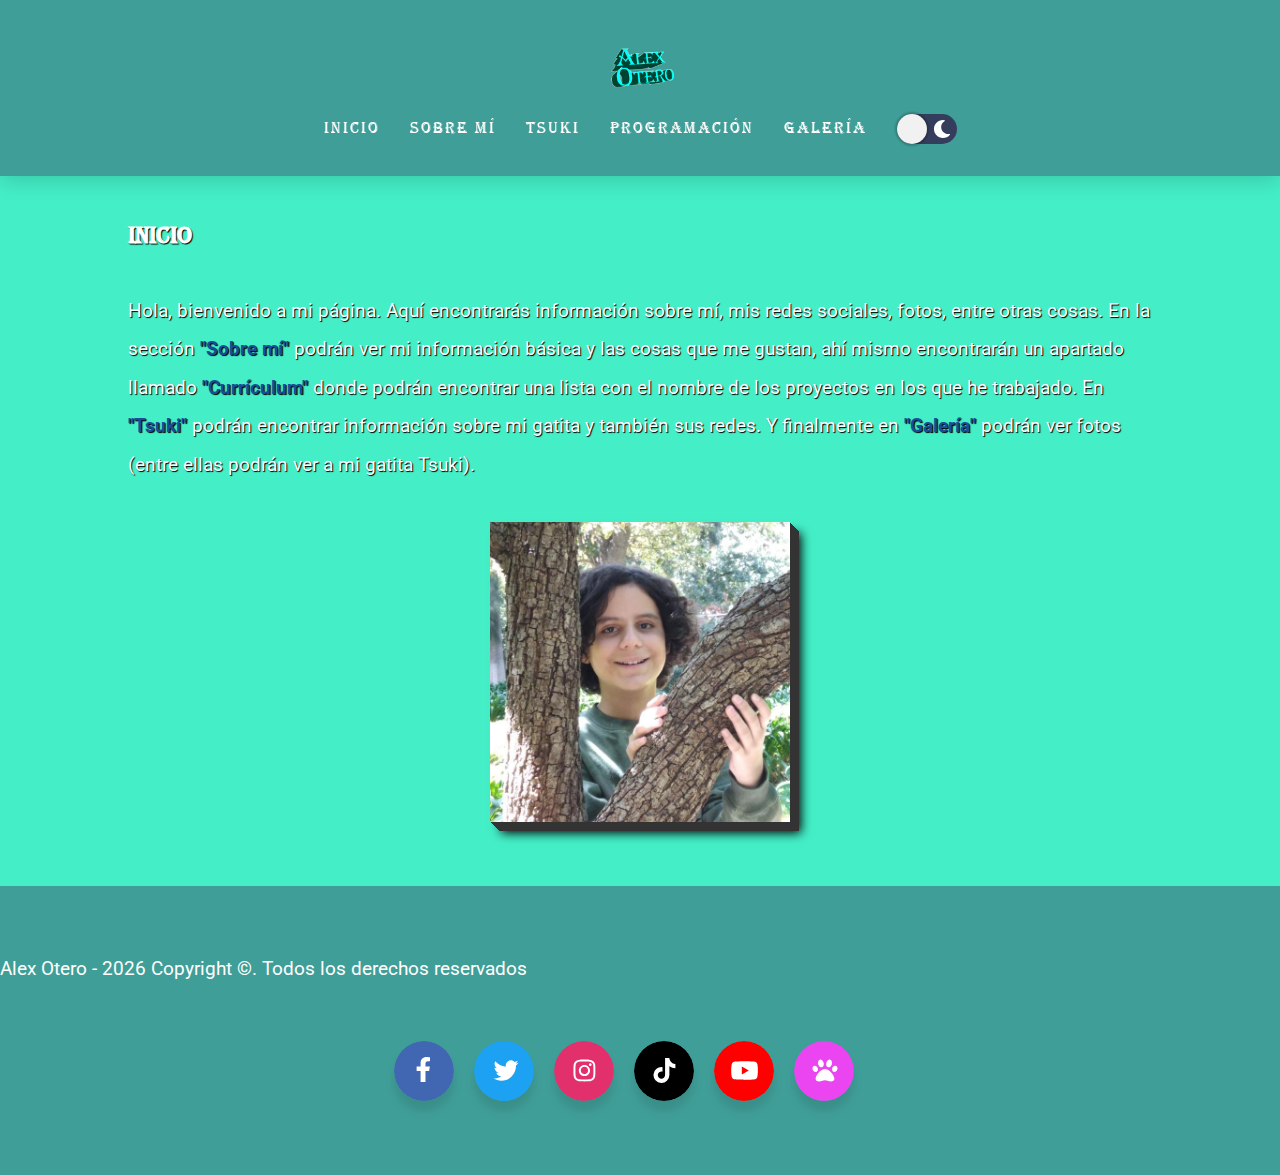
==== index.html @ 065da508 "Main, Second and jQuery" ====
<!--Index-->
<!--Esta página ha sido programada por Alex Otero. Todos los derechos son reservados-->
<!DOCTYPE html>
<html lang="es">
<head>

	<!-- Global site tag (gtag.js) - Google Analytics -->
	<script async src="https://www.googletagmanager.com/gtag/js?id=G-T0B59ZT800"></script>
	<script>
	  window.dataLayer = window.dataLayer || [];
	  function gtag(){dataLayer.push(arguments);}
	  gtag('js', new Date());

	  gtag('config', 'G-T0B59ZT800');
	</script>

	<meta charset="utf-8">
	<meta name="viewport" content="width=device-width, initial-scale=1.0">
	<title>Inicio | Alex Otero</title> 
	<meta name="keywords" content="Alex, Otero, Alex Otero, actor, modelo, programación, página web, inicio, galería, sobre mi">
	<link rel="stylesheet" href="https://alexoterooficial.github.io/css/styles.css">
	<script src="js/jquery.js"></script>
	<script src="js/main.js"></script>
	<link rel="shortcut icon" type="image/x-icon" href="https://alexoterooficial.github.io/assets/Logo.png">
	<link rel="apple-touch-icon" href="https://alexoterooficial.github.io/assets/Logo.png">
</head>

<body>

	<header>
		<a class="logo_a" href="https://alexoterooficial.github.io/index"><img src="https://alexoterooficial.github.io/assets/Alex_Otero-Logo.png" width="100" alt="Alex Otero Logo" class="header_logo"></a>
		<svg tabindex="0" onclick="menu_f()" id="menu_icon" class="menu_icon" viewBox="0 0 100 80" width="40" height="40">
  			<rect y="0" width="100" height="20" rx="8"></rect>
  			<rect y="30" width="100" height="20" rx="8"></rect>
  			<rect y="60" width="100" height="20" rx="8"></rect>
		</svg>

		<ul id="menu" class="menu_list">

			<li><a class="nav_li" href="https://alexoterooficial.github.io/index">Inicio</a></li>

			<li><a class="nav_li" href="https://alexoterooficial.github.io/sobre_mi">Sobre mí</a></li>

			<li><a class="nav_li" href="https://alexoterooficial.github.io/tsuki">Tsuki</a></li>

			<li><a class="nav_li" href="https://alexoterooficial.github.io/programacion">Programación</a></li>

			<li><a class="nav_li" href="https://alexoterooficial.github.io/galeria">Galería</a></li>


			<button class="switch" id="switch">
				<span>

					<i class="sun">
						<svg viewBox="0 0 512 512">
							<path fill="currentColor" d="M256 160c-52.9 0-96 43.1-96 96s43.1 96 96 96 96-43.1 96-96-43.1-96-96-96zm246.4 80.5l-94.7-47.3 33.5-100.4c4.5-13.6-8.4-26.5-21.9-21.9l-100.4 33.5-47.4-94.8c-6.4-12.8-24.6-12.8-31 0l-47.3 94.7L92.7 70.8c-13.6-4.5-26.5 8.4-21.9 21.9l33.5 100.4-94.7 47.4c-12.8 6.4-12.8 24.6 0 31l94.7 47.3-33.5 100.5c-4.5 13.6 8.4 26.5 21.9 21.9l100.4-33.5 47.3 94.7c6.4 12.8 24.6 12.8 31 0l47.3-94.7 100.4 33.5c13.6 4.5 26.5-8.4 21.9-21.9l-33.5-100.4 94.7-47.3c13-6.5 13-24.7.2-31.1zm-155.9 106c-49.9 49.9-131.1 49.9-181 0-49.9-49.9-49.9-131.1 0-181 49.9-49.9 131.1-49.9 181 0 49.9 49.9 49.9 131.1 0 181z"></path>
						</svg>
					</i>

				</span>
				<span>

					<i class="moon">
						<svg viewBox="0 0 512 512">
							<path fill="currentColor" d="M283.211 512c78.962 0 151.079-35.925 198.857-94.792 7.068-8.708-.639-21.43-11.562-19.35-124.203 23.654-238.262-71.576-238.262-196.954 0-72.222 38.662-138.635 101.498-174.394 9.686-5.512 7.25-20.197-3.756-22.23A258.156 258.156 0 0 0 283.211 0c-141.309 0-256 114.511-256 256 0 141.309 114.511 256 256 256z" class=""></path>
						</svg>
					</i>

				</span>
			</button>
		</ul>
		<ul id="menu_list-no_mobile" class="menu_list-no_mobile">

			<li><a class="nav_li" href="https://alexoterooficial.github.io/index">Inicio</a></li>

			<li><a class="nav_li" href="https://alexoterooficial.github.io/sobre_mi">Sobre mí</a></li>

			<li><a class="nav_li" href="https://alexoterooficial.github.io/tsuki">Tsuki</a></li>

			<li><a class="nav_li" href="https://alexoterooficial.github.io/programacion">Programación</a></li>

			<li><a class="nav_li" href="https://alexoterooficial.github.io/galeria">Galería</a></li>

			<button class="switch" id="switch-no_mobile">
				<span>

					<i class="sun">
						<svg viewBox="0 0 512 512">
							<path fill="currentColor" d="M256 160c-52.9 0-96 43.1-96 96s43.1 96 96 96 96-43.1 96-96-43.1-96-96-96zm246.4 80.5l-94.7-47.3 33.5-100.4c4.5-13.6-8.4-26.5-21.9-21.9l-100.4 33.5-47.4-94.8c-6.4-12.8-24.6-12.8-31 0l-47.3 94.7L92.7 70.8c-13.6-4.5-26.5 8.4-21.9 21.9l33.5 100.4-94.7 47.4c-12.8 6.4-12.8 24.6 0 31l94.7 47.3-33.5 100.5c-4.5 13.6 8.4 26.5 21.9 21.9l100.4-33.5 47.3 94.7c6.4 12.8 24.6 12.8 31 0l47.3-94.7 100.4 33.5c13.6 4.5 26.5-8.4 21.9-21.9l-33.5-100.4 94.7-47.3c13-6.5 13-24.7.2-31.1zm-155.9 106c-49.9 49.9-131.1 49.9-181 0-49.9-49.9-49.9-131.1 0-181 49.9-49.9 131.1-49.9 181 0 49.9 49.9 49.9 131.1 0 181z"></path>
						</svg>
					</i>

				</span>
				<span>

					<i class="moon">
						<svg viewBox="0 0 512 512">
							<path fill="currentColor" d="M283.211 512c78.962 0 151.079-35.925 198.857-94.792 7.068-8.708-.639-21.43-11.562-19.35-124.203 23.654-238.262-71.576-238.262-196.954 0-72.222 38.662-138.635 101.498-174.394 9.686-5.512 7.25-20.197-3.756-22.23A258.156 258.156 0 0 0 283.211 0c-141.309 0-256 114.511-256 256 0 141.309 114.511 256 256 256z" class=""></path>
						</svg>
					</i>

				</span>
			</button>
		</ul>
	</header>

	<div class="space"></div>

	<div class="ir-arriba" title="Subir">
		<svg class="arrow_up" viewBox="0 0 512 512">
			<path fill="currentColor" d="M264.5 163.5l122.8 122.8c4.7 4.7 4.7 12.3 0 17l-22.6 22.6c-4.7 4.7-12.3 4.7-17 0L256 234.2l-91.7 91.7c-4.7 4.7-12.3 4.7-17 0l-22.6-22.6c-4.7-4.7-4.7-12.3 0-17l122.8-122.8c4.7-4.7 12.3-4.7 17 0zM504 256c0 137-111 248-248 248S8 393 8 256 119 8 256 8s248 111 248 248zm-48 0c0-110.5-89.5-200-200-200S56 145.5 56 256s89.5 200 200 200 200-89.5 200-200z"></path>
		</svg>
	</div>

	<div class="text">
		<h1>Inicio</h1>
		<p>Hola, bienvenido a mi página. Aquí encontrarás información sobre mí, mis redes sociales, fotos, entre otras cosas. En la sección <a href="https://alexoterooficial.github.io/sobre_mi"><strong>"Sobre mí"</strong></a> podrán ver mi información básica y las cosas que me gustan, ahí mismo encontrarán un apartado llamado <a href="https://alexoterooficial.github.io/sobre_mi#Currículum"><strong>"Currículum"</strong></a> donde podrán encontrar una lista con el nombre de los proyectos en los que he trabajado. En <a href="https://alexoterooficial.github.io/tsuki"><strong>"Tsuki"</strong></a> podrán encontrar información sobre mi gatita y también sus redes. Y finalmente en <a href="https://alexoterooficial.github.io/galeria"><strong>"Galería"</strong></a> podrán ver fotos (entre ellas podrán ver a mi gatita Tsuki).</p>
	</div>

	<div class="slider_container">
		<div class="slider">
			<ul>
				<li><img src="https://alexoterooficial.github.io/assets/24.jpg" alt="Alex Otero" draggable="false" oncontextmenu="return false;"></li>
				<li><img src="https://alexoterooficial.github.io/assets/25.jpg" alt="Alex Otero" draggable="false" oncontextmenu="return false;"></li>
				<li><img src="https://alexoterooficial.github.io/assets/72.jpg" alt="Alex Otero" draggable="false" oncontextmenu="return false;"></li>
				<li><img src="https://alexoterooficial.github.io/assets/38.jpg" alt="Alex Otero" draggable="false" oncontextmenu="return false;"></li>
				<li><img src="https://alexoterooficial.github.io/assets/73.jpg" alt="Alex Otero" draggable="false" oncontextmenu="return false;"></li>
				<li><img src="https://alexoterooficial.github.io/assets/74.jpg" alt="Alex Otero" draggable="false" oncontextmenu="return false;"></li>
				<li><img src="https://alexoterooficial.github.io/assets/70.jpg" alt="Tsuki" draggable="false" oncontextmenu="return false;"></li>
				<li><img src="https://alexoterooficial.github.io/assets/59.jpg" alt="Tsuki" draggable="false" oncontextmenu="return false;"></li>
			</ul>
		</div>
	</div>

	<footer>
		<p class="copyright"></p>
		<div class="social_media_buttons">
			<div class="wrapper">

		    	<a class="button facebook" href="https://www.facebook.com/alex.otero.oficial/" target="blank">
            		<div class="icon">
		              	<i class="facebook">
		              		<svg class="symbols" viewBox="0 0 512 512">
		              			<path fill="currentColor" d="M279.14 288l14.22-92.66h-88.91v-60.13c0-25.35 12.42-50.06 52.24-50.06h40.42V6.26S260.43 0 225.36 0c-73.22 0-121.08 44.38-121.08 124.72v70.62H22.89V288h81.39v224h100.17V288z"></path>
		              		</svg>
		              	</i>
	              	</div>
	            </a>

		    	<a class="button twitter" href="https://twitter.com/alexoterogarcia" target="blank">
            		<div class="icon">
		              	<i class="twitter">
		              		<svg class="symbols" viewBox="0 0 512 512">
		              			<path fill="currentColor" d="M459.37 151.716c.325 4.548.325 9.097.325 13.645 0 138.72-105.583 298.558-298.558 298.558-59.452 0-114.68-17.219-161.137-47.106 8.447.974 16.568 1.299 25.34 1.299 49.055 0 94.213-16.568 130.274-44.832-46.132-.975-84.792-31.188-98.112-72.772 6.498.974 12.995 1.624 19.818 1.624 9.421 0 18.843-1.3 27.614-3.573-48.081-9.747-84.143-51.98-84.143-102.985v-1.299c13.969 7.797 30.214 12.67 47.431 13.319-28.264-18.843-46.781-51.005-46.781-87.391 0-19.492 5.197-37.36 14.294-52.954 51.655 63.675 129.3 105.258 216.365 109.807-1.624-7.797-2.599-15.918-2.599-24.04 0-57.828 46.782-104.934 104.934-104.934 30.213 0 57.502 12.67 76.67 33.137 23.715-4.548 46.456-13.32 66.599-25.34-7.798 24.366-24.366 44.833-46.132 57.827 21.117-2.273 41.584-8.122 60.426-16.243-14.292 20.791-32.161 39.308-52.628 54.253z"></path>
		              		</svg>
		              	</i>
	              	</div>
        		</a>

		    	<a class="button instagram" href="https://www.instagram.com/alex.otero.oficial/" target="blank">
            		<div class="icon">
		              	<i class="instagram">
		              		<svg class="symbols" viewBox="0 0 512 512">
		              			<path fill="currentColor" d="M224.1 141c-63.6 0-114.9 51.3-114.9 114.9s51.3 114.9 114.9 114.9S339 319.5 339 255.9 287.7 141 224.1 141zm0 189.6c-41.1 0-74.7-33.5-74.7-74.7s33.5-74.7 74.7-74.7 74.7 33.5 74.7 74.7-33.6 74.7-74.7 74.7zm146.4-194.3c0 14.9-12 26.8-26.8 26.8-14.9 0-26.8-12-26.8-26.8s12-26.8 26.8-26.8 26.8 12 26.8 26.8zm76.1 27.2c-1.7-35.9-9.9-67.7-36.2-93.9-26.2-26.2-58-34.4-93.9-36.2-37-2.1-147.9-2.1-184.9 0-35.8 1.7-67.6 9.9-93.9 36.1s-34.4 58-36.2 93.9c-2.1 37-2.1 147.9 0 184.9 1.7 35.9 9.9 67.7 36.2 93.9s58 34.4 93.9 36.2c37 2.1 147.9 2.1 184.9 0 35.9-1.7 67.7-9.9 93.9-36.2 26.2-26.2 34.4-58 36.2-93.9 2.1-37 2.1-147.8 0-184.8zM398.8 388c-7.8 19.6-22.9 34.7-42.6 42.6-29.5 11.7-99.5 9-132.1 9s-102.7 2.6-132.1-9c-19.6-7.8-34.7-22.9-42.6-42.6-11.7-29.5-9-99.5-9-132.1s-2.6-102.7 9-132.1c7.8-19.6 22.9-34.7 42.6-42.6 29.5-11.7 99.5-9 132.1-9s102.7-2.6 132.1 9c19.6 7.8 34.7 22.9 42.6 42.6 11.7 29.5 9 99.5 9 132.1s2.7 102.7-9 132.1z"></path>
		              		</svg>
		              	</i>
	              	</div>
	            </a>

		    	<a class="button tiktok" href="https://www.tiktok.com/@alex.otero.oficial" target="blank">
            		<div class="icon">
		              	<i class="tiktok">
		              		<svg class="symbols" viewBox="0 0 512 512">
		              			<path fill="currentColor" d="M448,209.91a210.06,210.06,0,0,1-122.77-39.25V349.38A162.55,162.55,0,1,1,185,188.31V278.2a74.62,74.62,0,1,0,52.23,71.18V0l88,0a121.18,121.18,0,0,0,1.86,22.17h0A122.18,122.18,0,0,0,381,102.39a121.43,121.43,0,0,0,67,20.14Z" class=""></path>
		              		</svg>
		              	</i>
	              	</div>
	            </a>

		    	<a class="button youtube" href="https://www.youtube.com/channel/UC6nyKOoLgyn5-CbYHpfuBGg" target="blank">
            		<div class="icon">
		              	<i class="youtube">
		              		<svg class="symbols" viewBox="0 0 512 512">
		              			<path fill="currentColor" d="M549.655 124.083c-6.281-23.65-24.787-42.276-48.284-48.597C458.781 64 288 64 288 64S117.22 64 74.629 75.486c-23.497 6.322-42.003 24.947-48.284 48.597-11.412 42.867-11.412 132.305-11.412 132.305s0 89.438 11.412 132.305c6.281 23.65 24.787 41.5 48.284 47.821C117.22 448 288 448 288 448s170.78 0 213.371-11.486c23.497-6.321 42.003-24.171 48.284-47.821 11.412-42.867 11.412-132.305 11.412-132.305s0-89.438-11.412-132.305zm-317.51 213.508V175.185l142.739 81.205-142.739 81.201z"></path>
		              		</svg>
		              	</i>
	              	</div>
	            </a>

		    	<a class="button tsuki" href="https://www.instagram.com/tsuki_thekitty/" target="blank">
            		<div class="icon">
		              	<i class="tsuki">
		              		<svg class="symbols" viewBox="0 0 512 512">
		              			<path fill="currentColor" d="M256 224c-79.41 0-192 122.76-192 200.25 0 34.9 26.81 55.75 71.74 55.75 48.84 0 81.09-25.08 120.26-25.08 39.51 0 71.85 25.08 120.26 25.08 44.93 0 71.74-20.85 71.74-55.75C448 346.76 335.41 224 256 224zm-147.28-12.61c-10.4-34.65-42.44-57.09-71.56-50.13-29.12 6.96-44.29 40.69-33.89 75.34 10.4 34.65 42.44 57.09 71.56 50.13 29.12-6.96 44.29-40.69 33.89-75.34zm84.72-20.78c30.94-8.14 46.42-49.94 34.58-93.36s-46.52-72.01-77.46-63.87-46.42 49.94-34.58 93.36c11.84 43.42 46.53 72.02 77.46 63.87zm281.39-29.34c-29.12-6.96-61.15 15.48-71.56 50.13-10.4 34.65 4.77 68.38 33.89 75.34 29.12 6.96 61.15-15.48 71.56-50.13 10.4-34.65-4.77-68.38-33.89-75.34zm-156.27 29.34c30.94 8.14 65.62-20.45 77.46-63.87 11.84-43.42-3.64-85.21-34.58-93.36s-65.62 20.45-77.46 63.87c-11.84 43.42 3.64 85.22 34.58 93.36z"></path>
		              		</svg>
		              	</i>
	              	</div>
	            </a>

			</div>
		</div>
	</footer>
	
	<script src="js/second.js"></script>
</body>

</html>
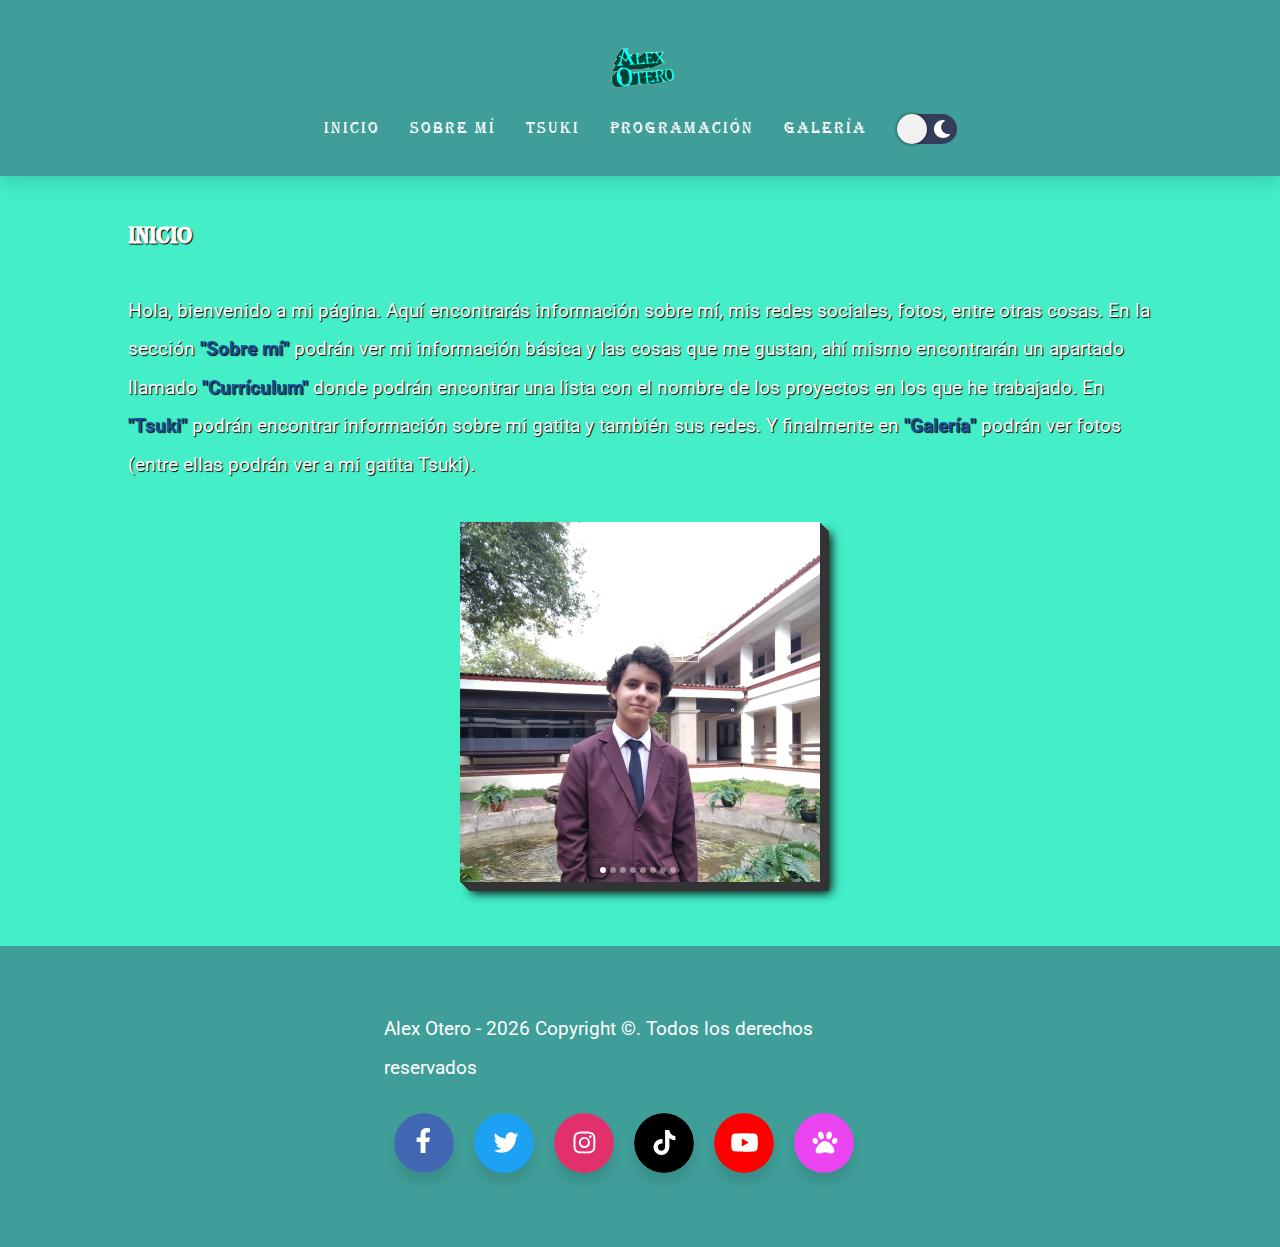
==== commit 29b60afe: "Slider" ====
--- a/index.html
+++ b/index.html
@@ -19,8 +19,8 @@
 	<title>Inicio | Alex Otero</title> 
 	<meta name="keywords" content="Alex, Otero, Alex Otero, actor, modelo, programación, página web, inicio, galería, sobre mi">
 	<link rel="stylesheet" href="https://alexoterooficial.github.io/css/styles.css">
-	<script src="js/jquery.js"></script>
-	<script src="js/main.js"></script>
+	<script src="https://alexoterooficial.github.io/js/jquery.js"></script>
+	<script src="https://alexoterooficial.github.io/js/main.js"></script>
 	<link rel="shortcut icon" type="image/x-icon" href="https://alexoterooficial.github.io/assets/Logo.png">
 	<link rel="apple-touch-icon" href="https://alexoterooficial.github.io/assets/Logo.png">
 </head>
@@ -119,16 +119,27 @@
 
 	<div class="slider_container">
 		<div class="slider">
-			<ul>
-				<li><img src="https://alexoterooficial.github.io/assets/24.jpg" alt="Alex Otero" draggable="false" oncontextmenu="return false;"></li>
-				<li><img src="https://alexoterooficial.github.io/assets/25.jpg" alt="Alex Otero" draggable="false" oncontextmenu="return false;"></li>
-				<li><img src="https://alexoterooficial.github.io/assets/72.jpg" alt="Alex Otero" draggable="false" oncontextmenu="return false;"></li>
-				<li><img src="https://alexoterooficial.github.io/assets/38.jpg" alt="Alex Otero" draggable="false" oncontextmenu="return false;"></li>
-				<li><img src="https://alexoterooficial.github.io/assets/73.jpg" alt="Alex Otero" draggable="false" oncontextmenu="return false;"></li>
-				<li><img src="https://alexoterooficial.github.io/assets/74.jpg" alt="Alex Otero" draggable="false" oncontextmenu="return false;"></li>
-				<li><img src="https://alexoterooficial.github.io/assets/70.jpg" alt="Tsuki" draggable="false" oncontextmenu="return false;"></li>
-				<li><img src="https://alexoterooficial.github.io/assets/59.jpg" alt="Tsuki" draggable="false" oncontextmenu="return false;"></li>
+			<ul class="cnt moving">
+				<li class="slide"><img src="https://alexoterooficial.github.io/assets/24.jpg" alt="Alex Otero"></li>
+				<li class="slide"><img src="https://alexoterooficial.github.io/assets/25.jpg" alt="Alex Otero"></li>
+				<li class="slide"><img src="https://alexoterooficial.github.io/assets/72.jpg" alt="Alex Otero"></li>
+				<li class="slide"><img src="https://alexoterooficial.github.io/assets/38.jpg" alt="Alex Otero"></li>
+				<li class="slide"><img src="https://alexoterooficial.github.io/assets/73.jpg" alt="Alex Otero"></li>
+				<li class="slide"><img src="https://alexoterooficial.github.io/assets/74.jpg" alt="Alex Otero"></li>
+				<li class="slide"><img src="https://alexoterooficial.github.io/assets/70.jpg" alt="Tsuki"></li>
+				<li class="slide"><img src="https://alexoterooficial.github.io/assets/59.jpg" alt="Tsuki"></li>
 			</ul>
+
+			<div class="dots">
+				<div class="dot active"></div>
+				<div class="dot"></div>
+				<div class="dot"></div>
+				<div class="dot"></div>
+				<div class="dot"></div>
+				<div class="dot"></div>
+				<div class="dot"></div>
+				<div class="dot"></div>
+			</div>
 		</div>
 	</div>
 
@@ -201,7 +212,7 @@
 		</div>
 	</footer>
 	
-	<script src="js/second.js"></script>
+	<script src="https://alexoterooficial.github.io/js/second.js"></script>
 </body>
 
 </html>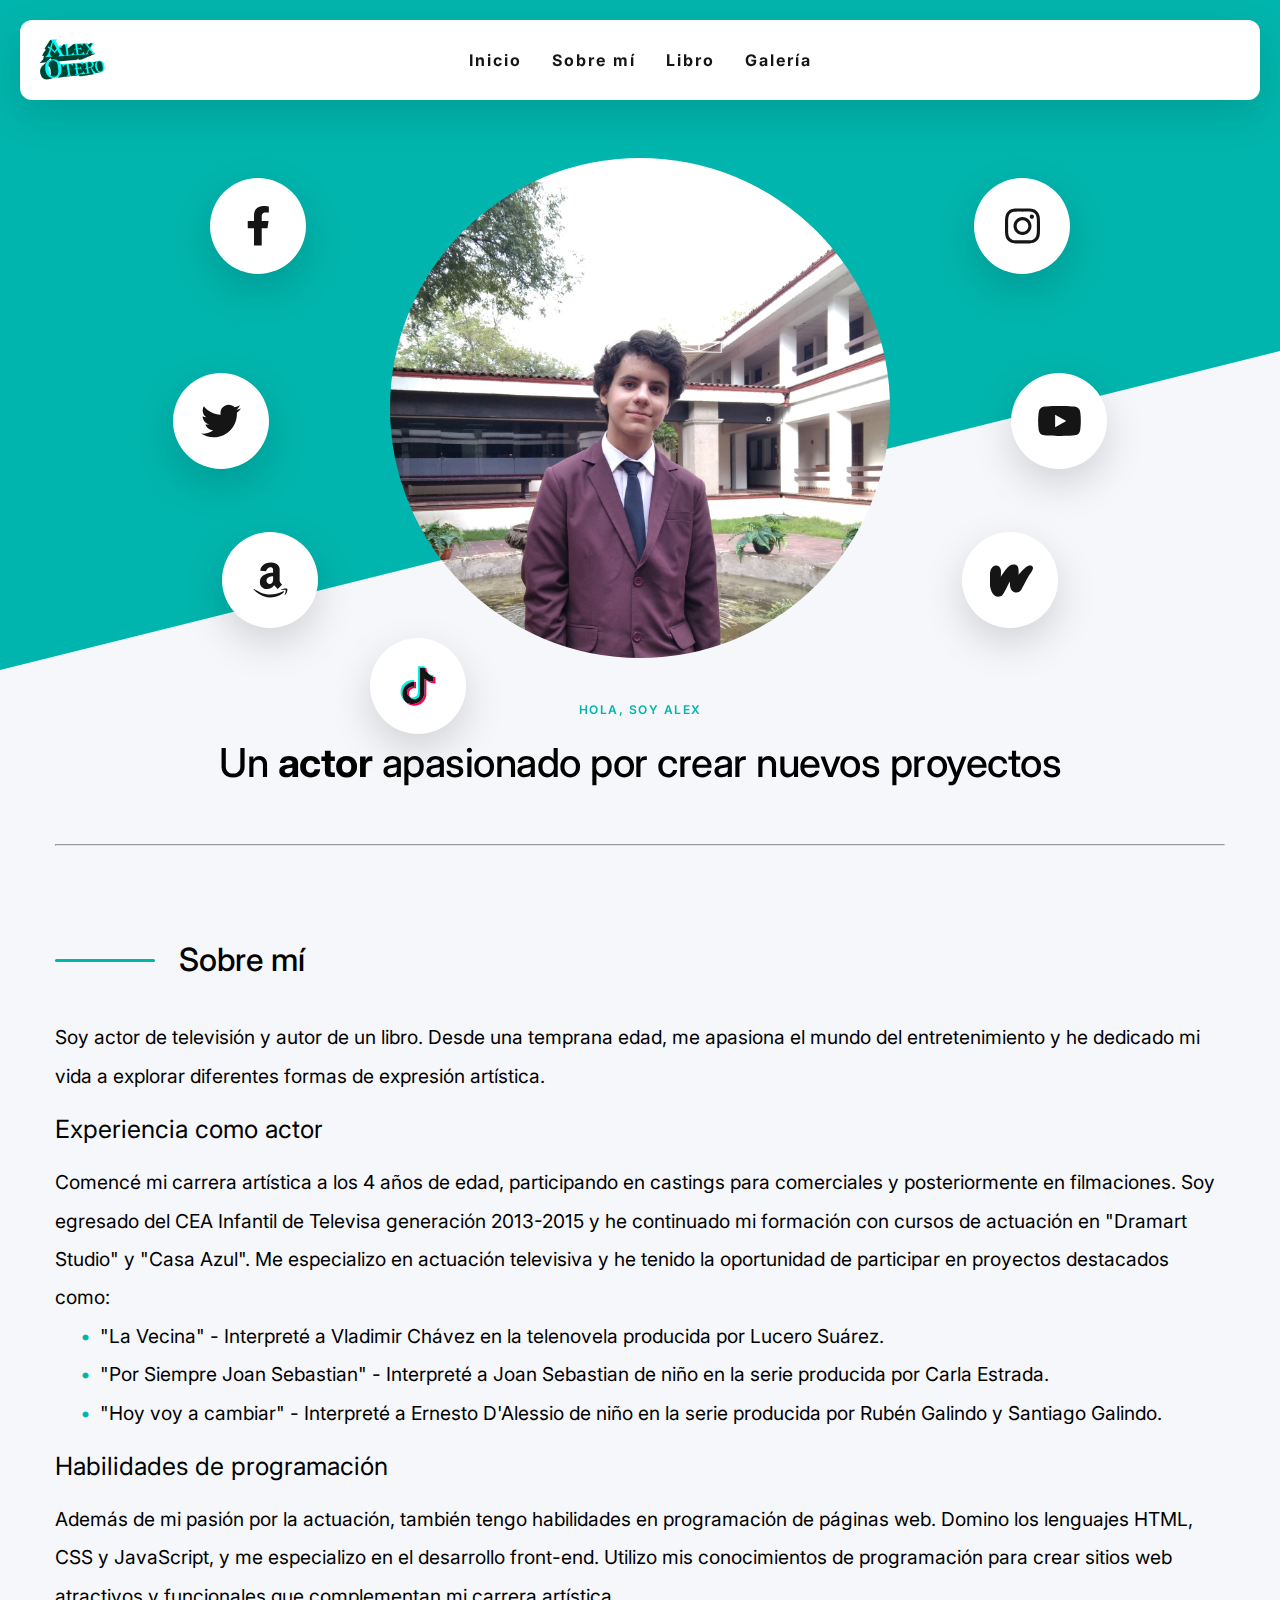
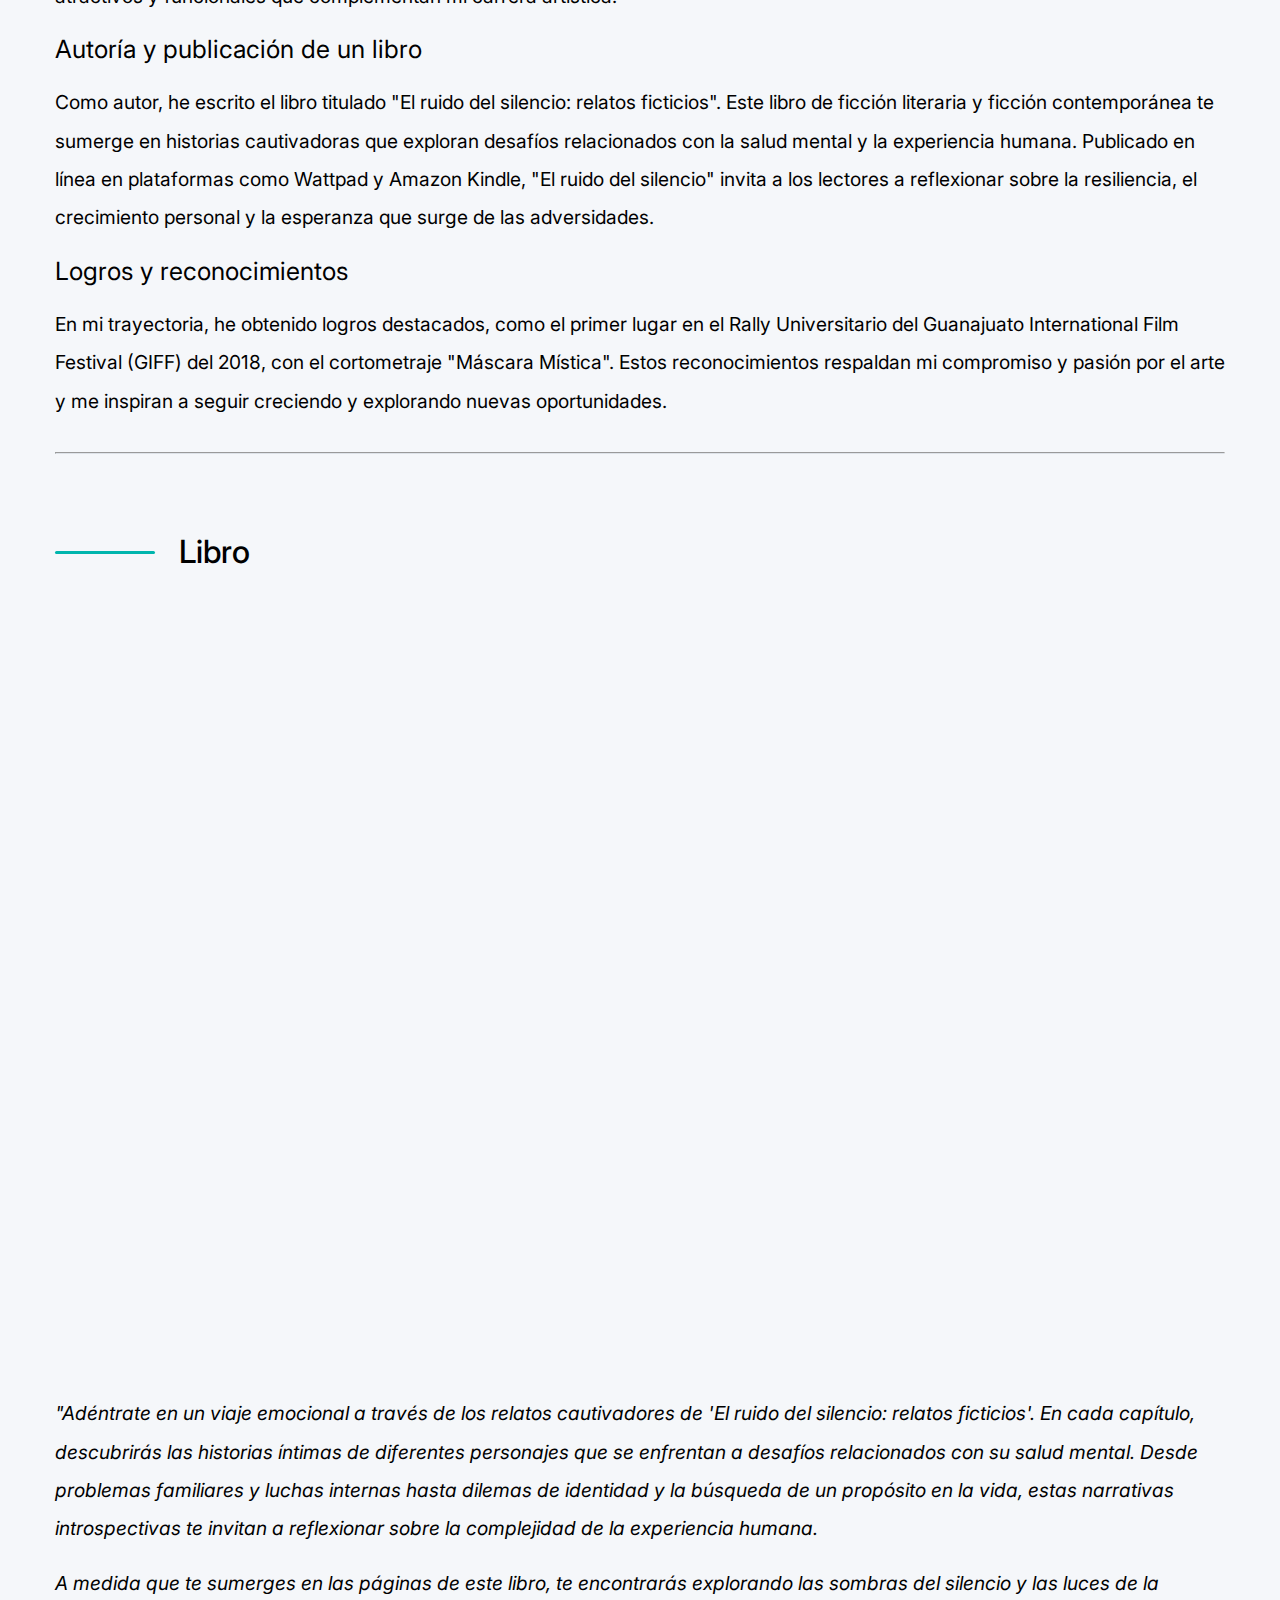
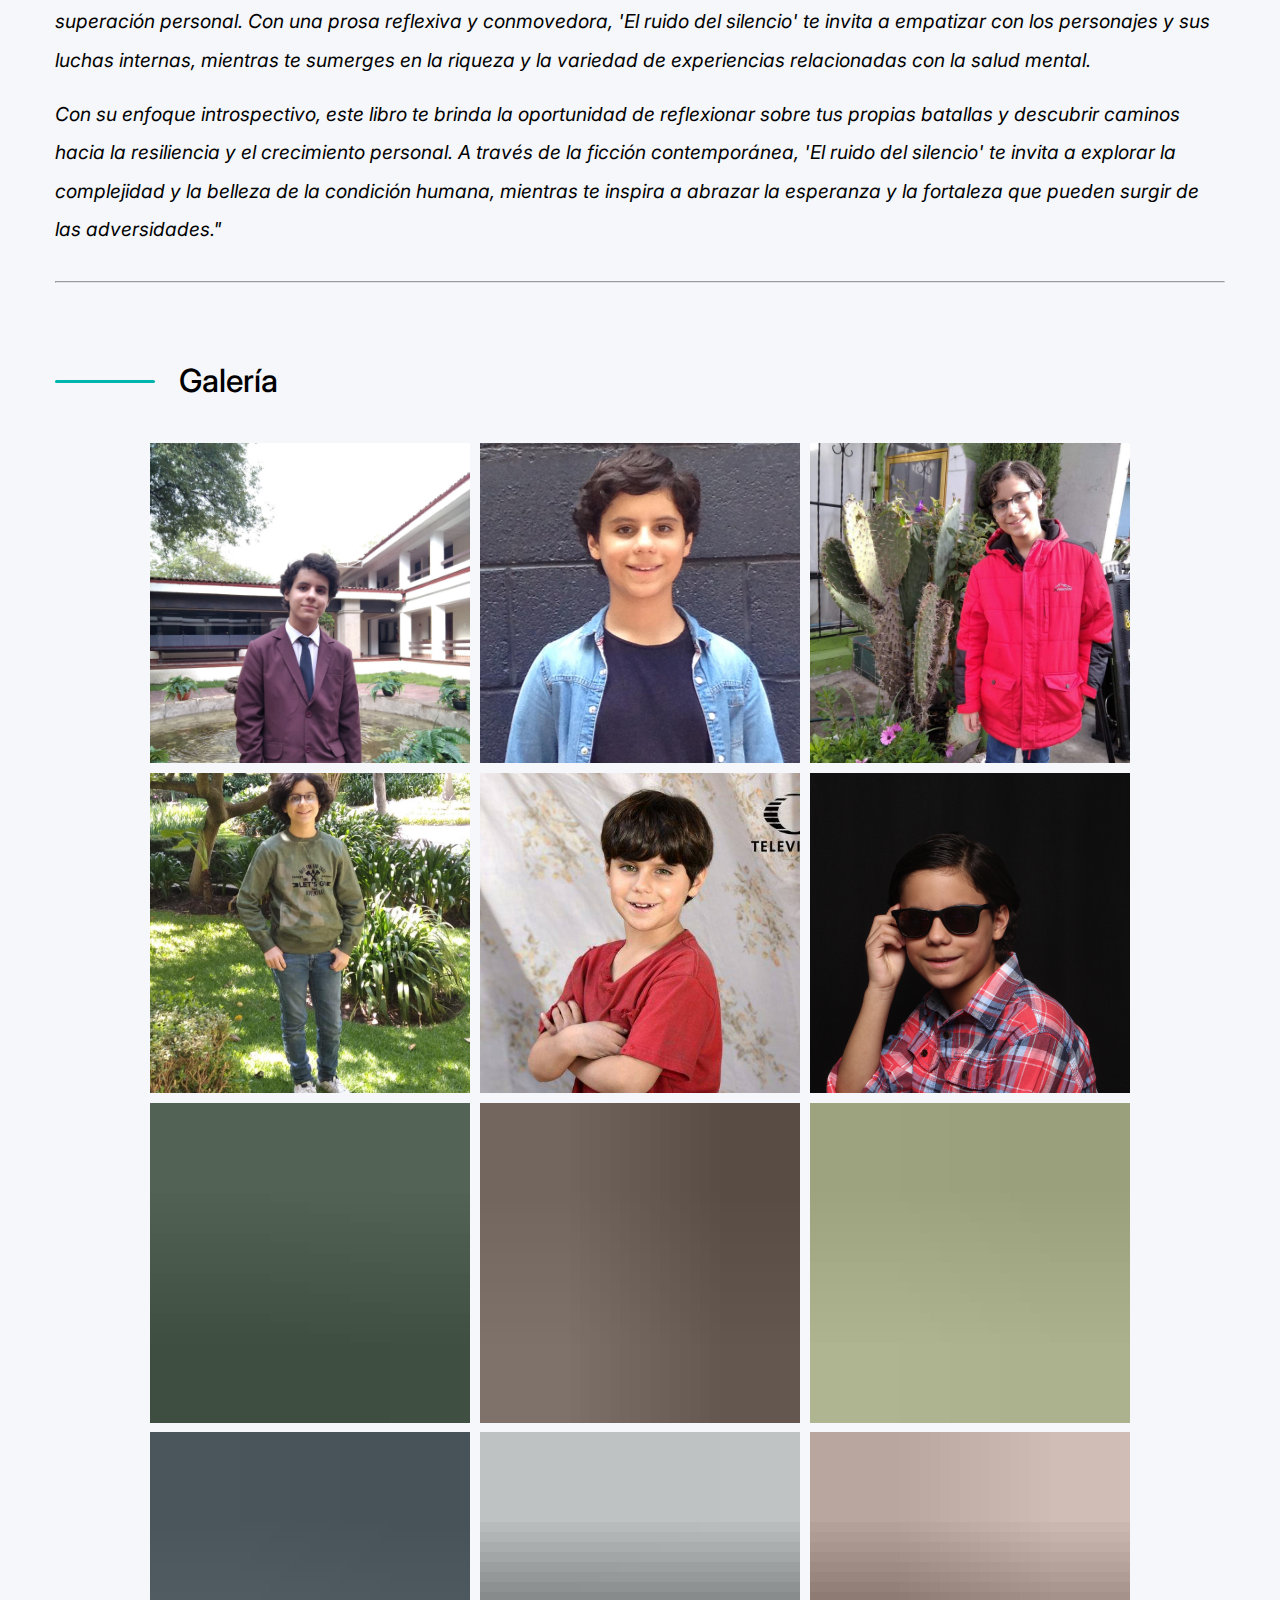
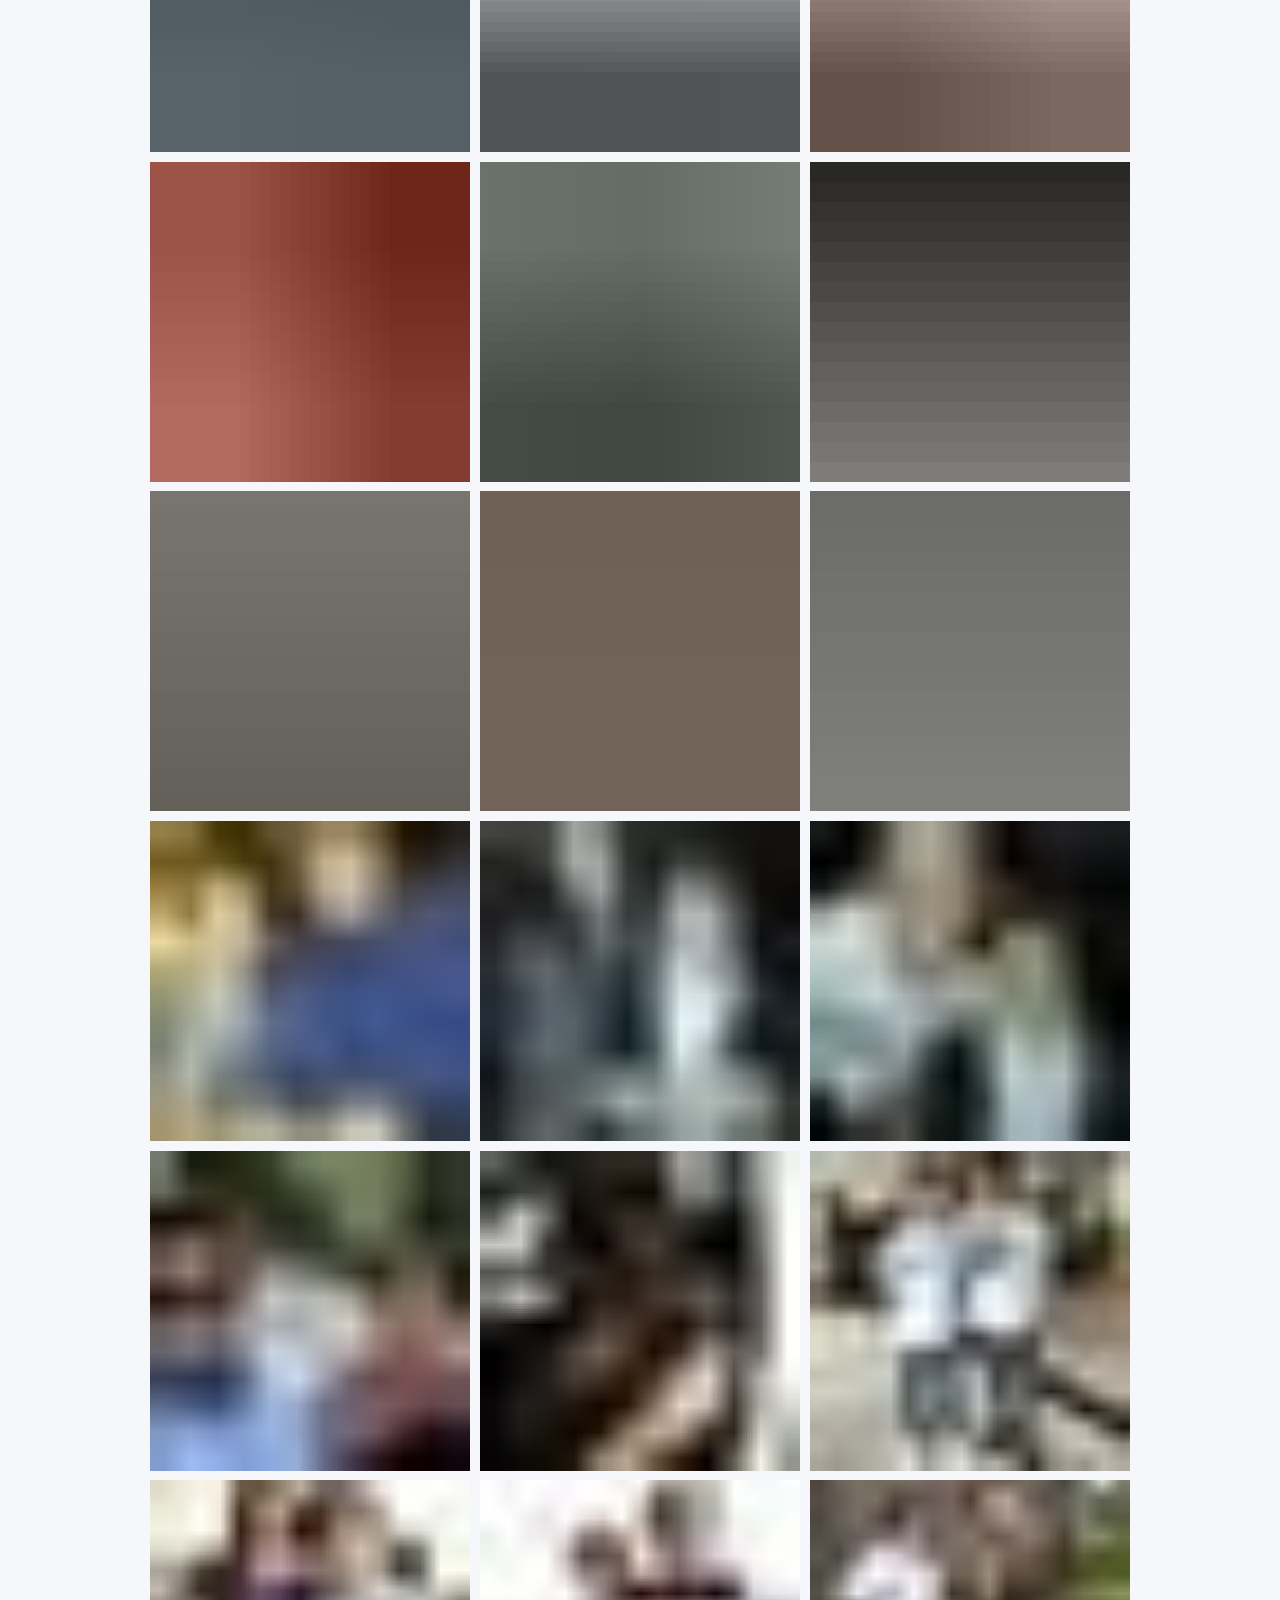
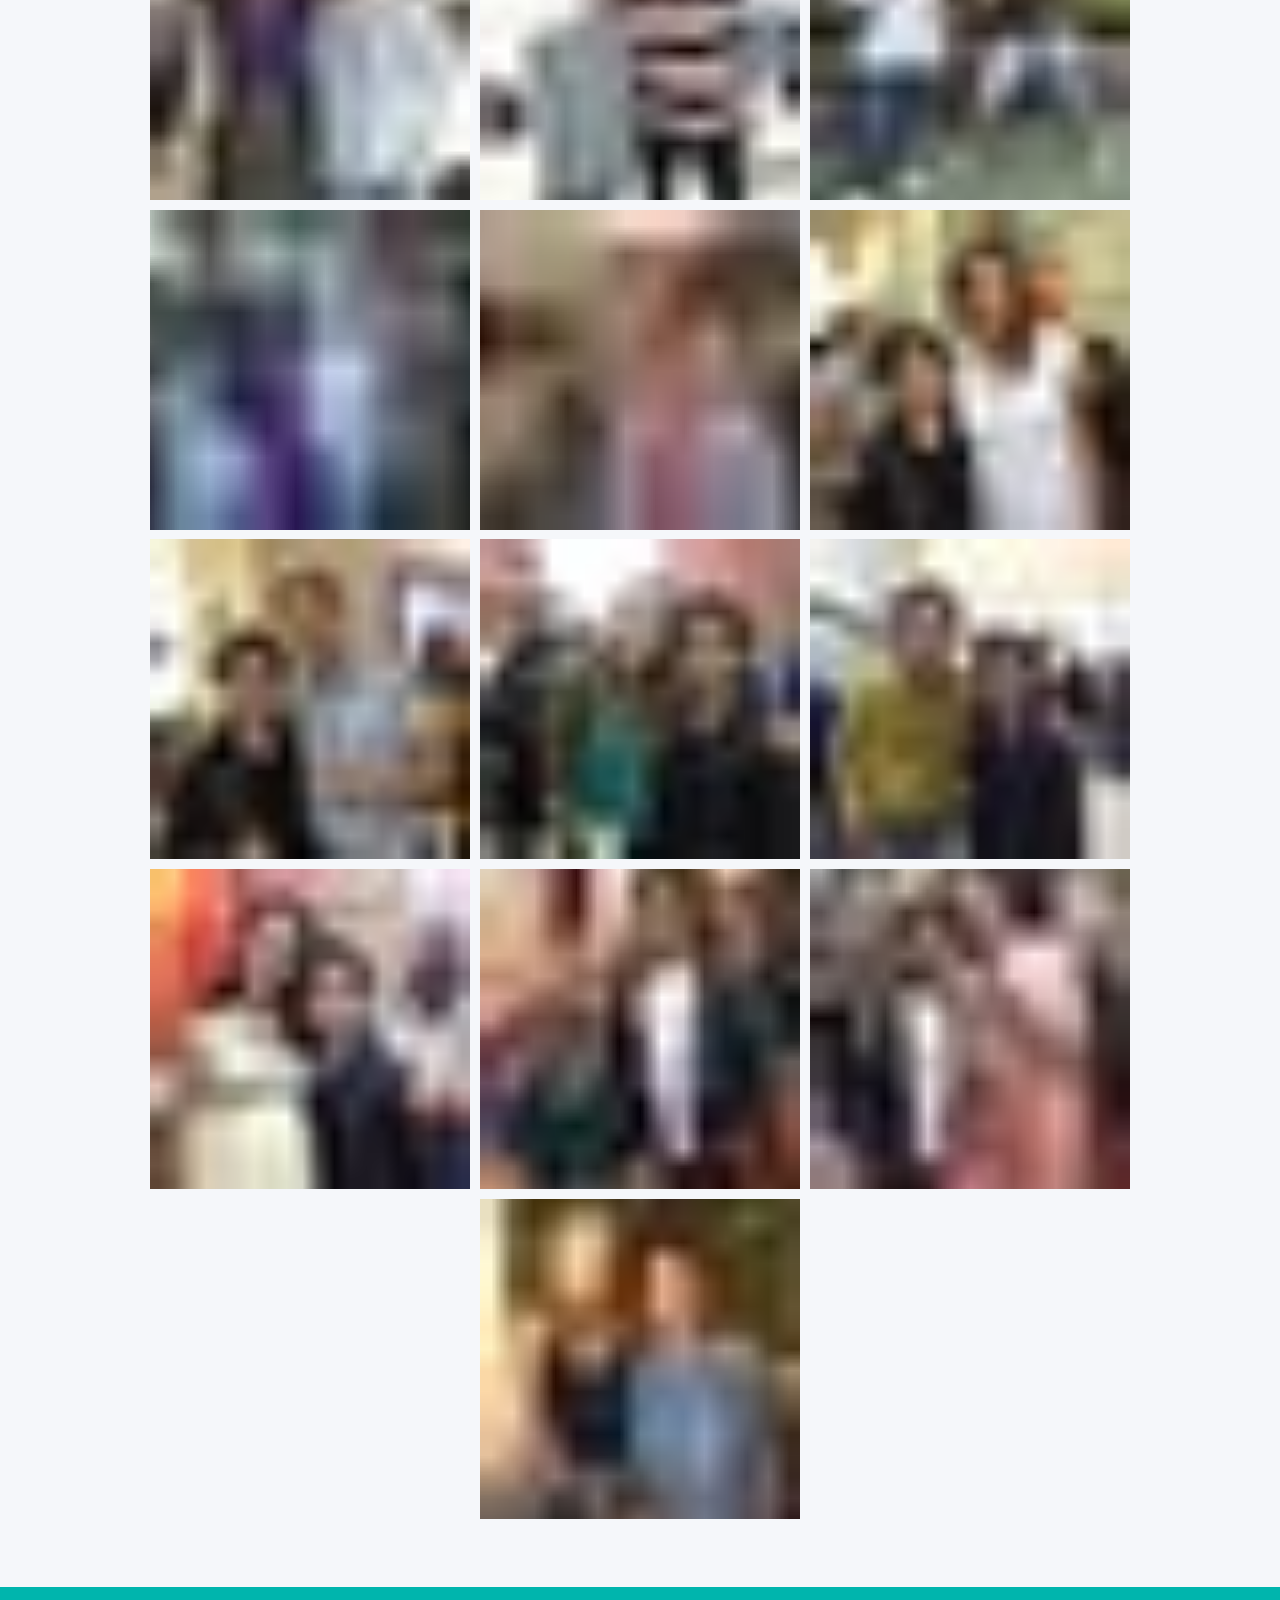
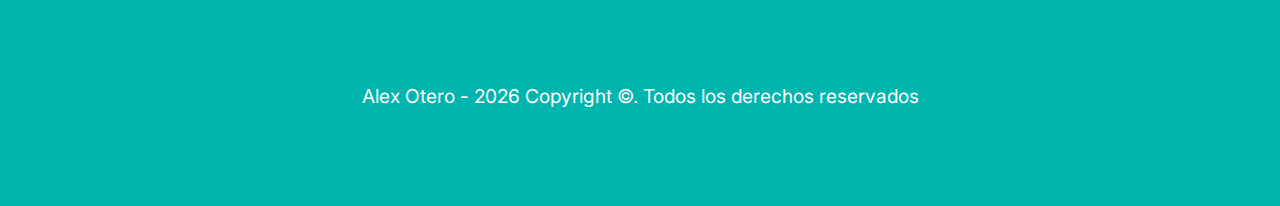
==== commit 18c0a43d: "Renovado" ====
--- a/index.html
+++ b/index.html
@@ -1,218 +1,208 @@
-<!--Index-->
-<!--Esta página ha sido programada por Alex Otero. Todos los derechos son reservados-->
 <!DOCTYPE html>
 <html lang="es">
 <head>
-
-	<!-- Global site tag (gtag.js) - Google Analytics -->
+	<!-- Google tag (gtag.js) -->
 	<script async src="https://www.googletagmanager.com/gtag/js?id=G-T0B59ZT800"></script>
 	<script>
-	  window.dataLayer = window.dataLayer || [];
-	  function gtag(){dataLayer.push(arguments);}
-	  gtag('js', new Date());
-
-	  gtag('config', 'G-T0B59ZT800');
+	window.dataLayer = window.dataLayer || [];
+	function gtag(){dataLayer.push(arguments);}
+	gtag('js', new Date());
+
+	gtag('config', 'G-T0B59ZT800');
 	</script>
 
 	<meta charset="utf-8">
 	<meta name="viewport" content="width=device-width, initial-scale=1.0">
-	<title>Inicio | Alex Otero</title> 
-	<meta name="keywords" content="Alex, Otero, Alex Otero, actor, modelo, programación, página web, inicio, galería, sobre mi">
-	<link rel="stylesheet" href="https://alexoterooficial.github.io/css/styles.css">
-	<script src="https://alexoterooficial.github.io/js/jquery.js"></script>
-	<script src="https://alexoterooficial.github.io/js/main.js"></script>
+	<title>Alex Otero</title>
+	<meta name="description" content="¡Bienvenido a mi sitio web! Soy Alex Otero, actor de televisión y autor. Aquí encontrarás información sobre mis proyectos, experiencia actoral y mi libro 'El ruido del silencio: relatos ficticios'. ¡Descubre más sobre mi trabajo y acompáñame en este apasionante viaje artístico!">
+	<meta name="keywords" content="Alex Otero, actor, autor, televisión, libros, actuación, El ruido del silencio">
+	<meta name="author" content="Alex Otero">
+	<link rel="stylesheet" href="css/styles.css">
 	<link rel="shortcut icon" type="image/x-icon" href="https://alexoterooficial.github.io/assets/Logo.png">
 	<link rel="apple-touch-icon" href="https://alexoterooficial.github.io/assets/Logo.png">
 </head>
 
 <body>
-
 	<header>
-		<a class="logo_a" href="https://alexoterooficial.github.io/index"><img src="https://alexoterooficial.github.io/assets/Alex_Otero-Logo.png" width="100" alt="Alex Otero Logo" class="header_logo"></a>
-		<svg tabindex="0" onclick="menu_f()" id="menu_icon" class="menu_icon" viewBox="0 0 100 80" width="40" height="40">
-  			<rect y="0" width="100" height="20" rx="8"></rect>
-  			<rect y="30" width="100" height="20" rx="8"></rect>
-  			<rect y="60" width="100" height="20" rx="8"></rect>
+		<a class="header_logo" href="#Inicio"><img src="https://alexoterooficial.github.io/assets/Alex_Otero-Logo.png" width="100" alt="Alex Otero Logo" class="header_logo"></a>
+		<svg tabindex="0" id="menu_icon" class="menu_icon" viewBox="0 0 85 65">
+  			<rect y="0" width="80" height="6"></rect>
+  			<rect y="24" width="80" height="6"></rect>
+  			<rect y="48" width="80" height="6"></rect>
 		</svg>
 
 		<ul id="menu" class="menu_list">
 
-			<li><a class="nav_li" href="https://alexoterooficial.github.io/index">Inicio</a></li>
-
-			<li><a class="nav_li" href="https://alexoterooficial.github.io/sobre_mi">Sobre mí</a></li>
-
-			<li><a class="nav_li" href="https://alexoterooficial.github.io/tsuki">Tsuki</a></li>
-
-			<li><a class="nav_li" href="https://alexoterooficial.github.io/programacion">Programación</a></li>
-
-			<li><a class="nav_li" href="https://alexoterooficial.github.io/galeria">Galería</a></li>
-
-
-			<button class="switch" id="switch">
-				<span>
-
-					<i class="sun">
-						<svg viewBox="0 0 512 512">
-							<path fill="currentColor" d="M256 160c-52.9 0-96 43.1-96 96s43.1 96 96 96 96-43.1 96-96-43.1-96-96-96zm246.4 80.5l-94.7-47.3 33.5-100.4c4.5-13.6-8.4-26.5-21.9-21.9l-100.4 33.5-47.4-94.8c-6.4-12.8-24.6-12.8-31 0l-47.3 94.7L92.7 70.8c-13.6-4.5-26.5 8.4-21.9 21.9l33.5 100.4-94.7 47.4c-12.8 6.4-12.8 24.6 0 31l94.7 47.3-33.5 100.5c-4.5 13.6 8.4 26.5 21.9 21.9l100.4-33.5 47.3 94.7c6.4 12.8 24.6 12.8 31 0l47.3-94.7 100.4 33.5c13.6 4.5 26.5-8.4 21.9-21.9l-33.5-100.4 94.7-47.3c13-6.5 13-24.7.2-31.1zm-155.9 106c-49.9 49.9-131.1 49.9-181 0-49.9-49.9-49.9-131.1 0-181 49.9-49.9 131.1-49.9 181 0 49.9 49.9 49.9 131.1 0 181z"></path>
-						</svg>
-					</i>
-
-				</span>
-				<span>
-
-					<i class="moon">
-						<svg viewBox="0 0 512 512">
-							<path fill="currentColor" d="M283.211 512c78.962 0 151.079-35.925 198.857-94.792 7.068-8.708-.639-21.43-11.562-19.35-124.203 23.654-238.262-71.576-238.262-196.954 0-72.222 38.662-138.635 101.498-174.394 9.686-5.512 7.25-20.197-3.756-22.23A258.156 258.156 0 0 0 283.211 0c-141.309 0-256 114.511-256 256 0 141.309 114.511 256 256 256z" class=""></path>
-						</svg>
-					</i>
-
-				</span>
-			</button>
+			<li><a class="header-link menu-link" href="#Inicio">Inicio</a></li>
+
+			<li><a class="header-link menu-link" href="#Sobre_mi">Sobre mí</a></li>
+
+			<li><a class="header-link menu-link" href="#Libro">Libro</a></li>
+
+			<li><a class="header-link menu-link" href="#Galeria">Galería</a></li>
 		</ul>
+
 		<ul id="menu_list-no_mobile" class="menu_list-no_mobile">
 
-			<li><a class="nav_li" href="https://alexoterooficial.github.io/index">Inicio</a></li>
-
-			<li><a class="nav_li" href="https://alexoterooficial.github.io/sobre_mi">Sobre mí</a></li>
-
-			<li><a class="nav_li" href="https://alexoterooficial.github.io/tsuki">Tsuki</a></li>
-
-			<li><a class="nav_li" href="https://alexoterooficial.github.io/programacion">Programación</a></li>
-
-			<li><a class="nav_li" href="https://alexoterooficial.github.io/galeria">Galería</a></li>
-
-			<button class="switch" id="switch-no_mobile">
-				<span>
-
-					<i class="sun">
-						<svg viewBox="0 0 512 512">
-							<path fill="currentColor" d="M256 160c-52.9 0-96 43.1-96 96s43.1 96 96 96 96-43.1 96-96-43.1-96-96-96zm246.4 80.5l-94.7-47.3 33.5-100.4c4.5-13.6-8.4-26.5-21.9-21.9l-100.4 33.5-47.4-94.8c-6.4-12.8-24.6-12.8-31 0l-47.3 94.7L92.7 70.8c-13.6-4.5-26.5 8.4-21.9 21.9l33.5 100.4-94.7 47.4c-12.8 6.4-12.8 24.6 0 31l94.7 47.3-33.5 100.5c-4.5 13.6 8.4 26.5 21.9 21.9l100.4-33.5 47.3 94.7c6.4 12.8 24.6 12.8 31 0l47.3-94.7 100.4 33.5c13.6 4.5 26.5-8.4 21.9-21.9l-33.5-100.4 94.7-47.3c13-6.5 13-24.7.2-31.1zm-155.9 106c-49.9 49.9-131.1 49.9-181 0-49.9-49.9-49.9-131.1 0-181 49.9-49.9 131.1-49.9 181 0 49.9 49.9 49.9 131.1 0 181z"></path>
-						</svg>
-					</i>
-
-				</span>
-				<span>
-
-					<i class="moon">
-						<svg viewBox="0 0 512 512">
-							<path fill="currentColor" d="M283.211 512c78.962 0 151.079-35.925 198.857-94.792 7.068-8.708-.639-21.43-11.562-19.35-124.203 23.654-238.262-71.576-238.262-196.954 0-72.222 38.662-138.635 101.498-174.394 9.686-5.512 7.25-20.197-3.756-22.23A258.156 258.156 0 0 0 283.211 0c-141.309 0-256 114.511-256 256 0 141.309 114.511 256 256 256z" class=""></path>
-						</svg>
-					</i>
-
-				</span>
-			</button>
+			<li><a class="header-link" href="#Inicio">Inicio</a></li>
+
+			<li><a class="header-link" href="#Sobre_mi">Sobre mí</a></li>
+
+			<li><a class="header-link" href="#Libro">Libro</a></li>
+
+			<li><a class="header-link" href="#Galeria">Galería</a></li>
 		</ul>
 	</header>
 
-	<div class="space"></div>
-
-	<div class="ir-arriba" title="Subir">
-		<svg class="arrow_up" viewBox="0 0 512 512">
-			<path fill="currentColor" d="M264.5 163.5l122.8 122.8c4.7 4.7 4.7 12.3 0 17l-22.6 22.6c-4.7 4.7-12.3 4.7-17 0L256 234.2l-91.7 91.7c-4.7 4.7-12.3 4.7-17 0l-22.6-22.6c-4.7-4.7-4.7-12.3 0-17l122.8-122.8c4.7-4.7 12.3-4.7 17 0zM504 256c0 137-111 248-248 248S8 393 8 256 119 8 256 8s248 111 248 248zm-48 0c0-110.5-89.5-200-200-200S56 145.5 56 256s89.5 200 200 200 200-89.5 200-200z"></path>
-		</svg>
-	</div>
-
-	<div class="text">
-		<h1>Inicio</h1>
-		<p>Hola, bienvenido a mi página. Aquí encontrarás información sobre mí, mis redes sociales, fotos, entre otras cosas. En la sección <a href="https://alexoterooficial.github.io/sobre_mi"><strong>"Sobre mí"</strong></a> podrán ver mi información básica y las cosas que me gustan, ahí mismo encontrarán un apartado llamado <a href="https://alexoterooficial.github.io/sobre_mi#Currículum"><strong>"Currículum"</strong></a> donde podrán encontrar una lista con el nombre de los proyectos en los que he trabajado. En <a href="https://alexoterooficial.github.io/tsuki"><strong>"Tsuki"</strong></a> podrán encontrar información sobre mi gatita y también sus redes. Y finalmente en <a href="https://alexoterooficial.github.io/galeria"><strong>"Galería"</strong></a> podrán ver fotos (entre ellas podrán ver a mi gatita Tsuki).</p>
-	</div>
-
-	<div class="slider_container">
-		<div class="slider">
-			<ul class="cnt moving">
-				<li class="slide"><img src="https://alexoterooficial.github.io/assets/24.jpg" alt="Alex Otero"></li>
-				<li class="slide"><img src="https://alexoterooficial.github.io/assets/25.jpg" alt="Alex Otero"></li>
-				<li class="slide"><img src="https://alexoterooficial.github.io/assets/72.jpg" alt="Alex Otero"></li>
-				<li class="slide"><img src="https://alexoterooficial.github.io/assets/38.jpg" alt="Alex Otero"></li>
-				<li class="slide"><img src="https://alexoterooficial.github.io/assets/73.jpg" alt="Alex Otero"></li>
-				<li class="slide"><img src="https://alexoterooficial.github.io/assets/74.jpg" alt="Alex Otero"></li>
-				<li class="slide"><img src="https://alexoterooficial.github.io/assets/70.jpg" alt="Tsuki"></li>
-				<li class="slide"><img src="https://alexoterooficial.github.io/assets/59.jpg" alt="Tsuki"></li>
+	<div id="Inicio">
+		<div class="inicio_first">
+			<div class="inicio_promo">
+				<img class="inicio-alex_img" src="https://alexoterooficial.github.io/assets/1.jpg" id="obv_element_0" alt="Alex Otero" title="Alex Otero">
+				<a href="https://www.facebook.com/alex.otero.oficial/" id="obv_element_2" target="blank" title="Facebook" class="bubble _1"><i><svg class="symbols" viewBox="0 0 315 520"><path d="M279.14 288l14.22-92.66h-88.91v-60.13c0-25.35 12.42-50.06 52.24-50.06h40.42V6.26S260.43 0 225.36 0c-73.22 0-121.08 44.38-121.08 124.72v70.62H22.89V288h81.39v224h100.17V288z"></path></svg></i></a>
+				<a href="https://twitter.com/alexoterogarcia" id="obv_element_3" target="_blank" title="Twitter" class="bubble _2"><i><svg class="symbols" viewBox="0 0 512 512"><path d="M459.37 151.716c.325 4.548.325 9.097.325 13.645 0 138.72-105.583 298.558-298.558 298.558-59.452 0-114.68-17.219-161.137-47.106 8.447.974 16.568 1.299 25.34 1.299 49.055 0 94.213-16.568 130.274-44.832-46.132-.975-84.792-31.188-98.112-72.772 6.498.974 12.995 1.624 19.818 1.624 9.421 0 18.843-1.3 27.614-3.573-48.081-9.747-84.143-51.98-84.143-102.985v-1.299c13.969 7.797 30.214 12.67 47.431 13.319-28.264-18.843-46.781-51.005-46.781-87.391 0-19.492 5.197-37.36 14.294-52.954 51.655 63.675 129.3 105.258 216.365 109.807-1.624-7.797-2.599-15.918-2.599-24.04 0-57.828 46.782-104.934 104.934-104.934 30.213 0 57.502 12.67 76.67 33.137 23.715-4.548 46.456-13.32 66.599-25.34-7.798 24.366-24.366 44.833-46.132 57.827 21.117-2.273 41.584-8.122 60.426-16.243-14.292 20.791-32.161 39.308-52.628 54.253z"></path></svg></i></a>
+				<a href="https://www.amazon.com.mx/dp/B0C97M9Q1T/" id="obv_element_4" target="_blank" title="Amazon" class="bubble _3"><i><svg class="symbols" viewBox="0 0 448 512"><path d="M257.2 162.7c-48.7 1.8-169.5 15.5-169.5 117.5 0 109.5 138.3 114 183.5 43.2 6.5 10.2 35.4 37.5 45.3 46.8l56.8-56S341 288.9 341 261.4V114.3C341 89 316.5 32 228.7 32 140.7 32 94 87 94 136.3l73.5 6.8c16.3-49.5 54.2-49.5 54.2-49.5 40.7-.1 35.5 29.8 35.5 69.1zm0 86.8c0 80-84.2 68-84.2 17.2 0-47.2 50.5-56.7 84.2-57.8v40.6zm136 163.5c-7.7 10-70 67-174.5 67S34.2 408.5 9.7 379c-6.8-7.7 1-11.3 5.5-8.3C88.5 415.2 203 488.5 387.7 401c7.5-3.7 13.3 2 5.5 12zm39.8 2.2c-6.5 15.8-16 26.8-21.2 31-5.5 4.5-9.5 2.7-6.5-3.8s19.3-46.5 12.7-55c-6.5-8.3-37-4.3-48-3.2-10.8 1-13 2-14-.3-2.3-5.7 21.7-15.5 37.5-17.5 15.7-1.8 41-.8 46 5.7 3.7 5.1 0 27.1-6.5 43.1z"/></svg></i></a>
+				<a href="https://www.tiktok.com/@alex.otero.oficial" id="obv_element_5" target="_blank" title="TikTok" class="bubble _4"><i><svg class="symbols" viewBox="0 0 256 256"><g style="stroke: none; stroke-width: 0; stroke-dasharray: none; stroke-linecap: butt; stroke-linejoin: miter; stroke-miterlimit: 10; fill: none; fill-rule: nonzero; opacity: 1;" transform="translate(1.4065934065934016 1.4065934065934016) scale(2.81 2.81)"><path d="M 36.203 35.438 v -3.51 c -1.218 -0.173 -2.447 -0.262 -3.677 -0.268 c -15.047 0 -27.289 12.244 -27.289 27.291 c 0 9.23 4.613 17.401 11.65 22.342 c -4.712 -5.039 -7.332 -11.681 -7.328 -18.58 C 9.559 47.88 21.453 35.784 36.203 35.438" style="stroke: none; stroke-width: 1; stroke-dasharray: none; stroke-linecap: butt; stroke-linejoin: miter; stroke-miterlimit: 10; fill: rgb(0,242,234); fill-rule: nonzero; opacity: 1;" transform=" matrix(1 0 0 1 0 0) " stroke-linecap="round"/><path d="M 36.847 75.175 c 6.714 0 12.19 -5.341 12.44 -11.997 l 0.023 -59.417 h 10.855 c -0.232 -1.241 -0.349 -2.5 -0.35 -3.762 H 44.989 l -0.025 59.419 c -0.247 6.654 -5.726 11.993 -12.438 11.993 c -2.015 0.001 -4 -0.49 -5.782 -1.431 C 29.079 73.238 32.839 75.171 36.847 75.175 M 80.441 23.93 v -3.302 c -3.989 0.004 -7.893 -1.157 -11.232 -3.339 c 2.928 3.371 6.869 5.701 11.234 6.641" style="stroke: none; stroke-width: 1; stroke-dasharray: none; stroke-linecap: butt; stroke-linejoin: miter; stroke-miterlimit: 10; fill: rgb(0,242,234); fill-rule: nonzero; opacity: 1;" transform=" matrix(1 0 0 1 0 0) " stroke-linecap="round"/><path d="M 69.209 17.286 c -3.272 -3.744 -5.075 -8.549 -5.073 -13.522 h -3.972 C 61.203 9.318 64.472 14.205 69.209 17.286 M 32.526 46.486 c -6.88 0.008 -12.455 5.583 -12.463 12.463 c 0.004 4.632 2.576 8.88 6.679 11.032 c -1.533 -2.114 -2.358 -4.657 -2.358 -7.268 c 0.007 -6.88 5.582 -12.457 12.463 -12.465 c 1.284 0 2.515 0.212 3.677 0.577 V 35.689 c -1.218 -0.173 -2.447 -0.262 -3.677 -0.268 c -0.216 0 -0.429 0.012 -0.643 0.016 v 11.626 C 35.014 46.685 33.774 46.49 32.526 46.486" style="stroke: none; stroke-width: 1; stroke-dasharray: none; stroke-linecap: butt; stroke-linejoin: miter; stroke-miterlimit: 10; fill: rgb(255,0,79); fill-rule: nonzero; opacity: 1;" transform=" matrix(1 0 0 1 0 0) " stroke-linecap="round"/><path d="M 80.441 23.93 v 11.523 c -7.689 0 -14.81 -2.459 -20.627 -6.633 v 30.13 c 0 15.047 -12.24 27.289 -27.287 27.289 c -5.815 0 -11.207 -1.835 -15.639 -4.947 c 5.151 5.555 12.384 8.711 19.959 8.709 c 15.047 0 27.289 -12.242 27.289 -27.287 v -30.13 c 6.009 4.321 13.226 6.642 20.627 6.633 V 24.387 c -1.484 0 -2.927 -0.161 -4.323 -0.46" style="stroke: none; stroke-width: 1; stroke-dasharray: none; stroke-linecap: butt; stroke-linejoin: miter; stroke-miterlimit: 10; fill: rgb(255,0,79); fill-rule: nonzero; opacity: 1;" transform=" matrix(1 0 0 1 0 0) " stroke-linecap="round"/><path class="black-part-tk" d="M 59.813 58.949 v -30.13 c 6.009 4.322 13.226 6.642 20.627 6.633 V 23.93 c -4.364 -0.941 -8.305 -3.272 -11.232 -6.644 c -4.737 -3.081 -8.006 -7.968 -9.045 -13.522 H 49.309 l -0.023 59.417 c -0.249 6.654 -5.726 11.995 -12.44 11.995 c -4.007 -0.004 -7.768 -1.938 -10.102 -5.194 c -4.103 -2.151 -6.676 -6.399 -6.681 -11.032 c 0.008 -6.88 5.583 -12.455 12.463 -12.463 c 1.282 0 2.513 0.21 3.677 0.577 V 35.438 C 21.453 35.784 9.559 47.88 9.559 62.713 c 0 7.173 2.787 13.703 7.328 18.58 c 4.578 3.223 10.041 4.95 15.639 4.945 C 47.574 86.238 59.813 73.996 59.813 58.949" style="stroke: none; stroke-width: 1; stroke-dasharray: none; stroke-linecap: butt; stroke-linejoin: miter; stroke-miterlimit: 10; fill-rule: nonzero; opacity: 1;" transform=" matrix(1 0 0 1 0 0) " stroke-linecap="round"/></g></svg></i></a>
+				<a href="https://www.instagram.com/alex.otero.oficial/" id="obv_element_6" target="_blank" title="Instagram" class="bubble _5"><i><svg class="symbols" viewBox="0 0 450 512"><path fill="currentColor" d="M224.1 141c-63.6 0-114.9 51.3-114.9 114.9s51.3 114.9 114.9 114.9S339 319.5 339 255.9 287.7 141 224.1 141zm0 189.6c-41.1 0-74.7-33.5-74.7-74.7s33.5-74.7 74.7-74.7 74.7 33.5 74.7 74.7-33.6 74.7-74.7 74.7zm146.4-194.3c0 14.9-12 26.8-26.8 26.8-14.9 0-26.8-12-26.8-26.8s12-26.8 26.8-26.8 26.8 12 26.8 26.8zm76.1 27.2c-1.7-35.9-9.9-67.7-36.2-93.9-26.2-26.2-58-34.4-93.9-36.2-37-2.1-147.9-2.1-184.9 0-35.8 1.7-67.6 9.9-93.9 36.1s-34.4 58-36.2 93.9c-2.1 37-2.1 147.9 0 184.9 1.7 35.9 9.9 67.7 36.2 93.9s58 34.4 93.9 36.2c37 2.1 147.9 2.1 184.9 0 35.9-1.7 67.7-9.9 93.9-36.2 26.2-26.2 34.4-58 36.2-93.9 2.1-37 2.1-147.8 0-184.8zM398.8 388c-7.8 19.6-22.9 34.7-42.6 42.6-29.5 11.7-99.5 9-132.1 9s-102.7 2.6-132.1-9c-19.6-7.8-34.7-22.9-42.6-42.6-11.7-29.5-9-99.5-9-132.1s-2.6-102.7 9-132.1c7.8-19.6 22.9-34.7 42.6-42.6 29.5-11.7 99.5-9 132.1-9s102.7-2.6 132.1 9c19.6 7.8 34.7 22.9 42.6 42.6 11.7 29.5 9 99.5 9 132.1s2.7 102.7-9 132.1z"></path></svg></i></a>
+				<a href="https://www.youtube.com/@AlexOtero" id="obv_element_7" target="_blank" title="YouTube" class="bubble _6"><i><svg class="symbols" viewBox="0 0 573 512"><path fill="currentColor" d="M549.655 124.083c-6.281-23.65-24.787-42.276-48.284-48.597C458.781 64 288 64 288 64S117.22 64 74.629 75.486c-23.497 6.322-42.003 24.947-48.284 48.597-11.412 42.867-11.412 132.305-11.412 132.305s0 89.438 11.412 132.305c6.281 23.65 24.787 41.5 48.284 47.821C117.22 448 288 448 288 448s170.78 0 213.371-11.486c23.497-6.321 42.003-24.171 48.284-47.821 11.412-42.867 11.412-132.305 11.412-132.305s0-89.438-11.412-132.305zm-317.51 213.508V175.185l142.739 81.205-142.739 81.201z"></path></svg></i></a>
+				<a href="https://www.wattpad.com/story/344834447-el-ruido-del-silencio-relatos-ficticios" id="obv_element_8" target="_blank" title="Wattpad" class="bubble _7"><i><svg class="symbols" viewBox="1.486 -28.27721239 62.569 102.96373028"><path d="m16.778 18.728s.948-7.542 0-10.964-3.174-5.193-6.471-5.4-8 2.885-8.821 11.294a76.488 76.488 0 0 0 .206 19.207c.7 4.163 2.721 10.1 6.224 12.448s7.832 2.432 11.005-.329 8.821-16.611 11.047-19.662c0 0-.783 10.14 3.545 13.644s10.3 2.638 12.9-2.061 8.573-16.941 11.994-21.928 5.648-8.243 4.082-10.877-6.389-2.349-9.521.577-10.717 11.001-10.717 11.001 1.566-12.278-3.339-14.096-10.428 0-15.663 7.666z"/></svg></i></a>
+				<a href="https://m.imdb.com/name/nm7352632/" id="obv_element_9" target="_blank" title="IMDb" class="bubble _8"><i><svg viewBox="0 0 435 435" class="symbols"><g><rect x="74.8" y="170.3" width="28" height="107.7"/><path d="M162.1,170.3l-6.1,50.3l-4-27.3c-1.2-8.8-2.3-16.4-3.4-22.9h-36.2V278h24.5v-71.1l10.4,71.1h17.5l9.8-72.8v72.7h24.4V170.3 H162.1z"/><path d="M242.7,189.7c1.1,0.6,1.9,1.8,2.1,3.1c0.5,3.1,0.6,6.2,0.5,9.3v41.7c0.3,4.4-0.1,8.9-1.4,13.2c-1,1.7-3.4,2.4-7.4,2.4 v-70.7C238.6,188.6,240.8,188.9,242.7,189.7z M242.7,278c5,0.2,10.1-0.2,15-1.1c3.2-0.5,6.2-1.9,8.7-3.8c2.3-2,4-4.6,4.8-7.6 c1.2-6.4,1.6-12.9,1.4-19.4v-37.9c0-6.8-0.6-13.7-1.6-20.4c-0.5-3.5-2-6.8-4.3-9.5c-2.9-3-6.7-5.2-10.8-6.1 c-8.6-1.6-17.4-2.2-26.2-1.8h-21.3V278H242.7z"/><path d="M317.9,251.8c0.1,3.3-0.1,6.7-0.7,9.9c-0.5,1.3-2.8,2-4.5,2c-1.4,0.2-2.8-0.7-3.3-2c-0.8-2.8-1.1-5.8-0.9-8.7v-28.8 c-0.2-2.9,0.1-5.9,0.8-8.7c0.5-1.3,1.9-2,3.2-1.8c1.7,0,4,0.7,4.5,2.1c0.8,2.8,1.1,5.8,0.9,8.7V251.8z M281.6,170.3V278h25.1 l1.7-6.9c2,2.6,4.6,4.7,7.5,6.2c3.2,1.4,6.6,2.1,10,2.1c4.1,0.1,8.1-1.1,11.4-3.5c3-1.9,5.2-4.8,6.2-8.2c1.2-4.7,1.7-9.6,1.7-14.5 v-30.5c0.1-4.3-0.1-8.5-0.4-12.7c-0.4-2.2-1.3-4.2-2.6-6c-1.5-2.2-3.7-3.9-6.2-4.9c-3.1-1.2-6.4-1.8-9.7-1.7c-3.4,0-6.8,0.6-10,1.9 c-2.9,1.4-5.4,3.3-7.5,5.8v-34.6H281.6z"/></g></svg></i></a>
+			</div>
+			<div class="angle"></div>
+		</div>
+		<div class="inicio_second">
+			<div class="wrapper border">
+				<div class="wrapper-info" id="obv_element_1">
+					<div class="title">Hola, soy Alex</div>
+					<h1>Un <strong>actor</strong> apasionado por crear nuevos proyectos</h1>
+				</div>
+				<div class="sm_btns_c">
+					<a href="https://www.facebook.com/alex.otero.oficial/" class="sm_btn _1"><i><svg class="symbols" viewBox="0 0 315 520"><path d="M279.14 288l14.22-92.66h-88.91v-60.13c0-25.35 12.42-50.06 52.24-50.06h40.42V6.26S260.43 0 225.36 0c-73.22 0-121.08 44.38-121.08 124.72v70.62H22.89V288h81.39v224h100.17V288z"></path></svg></i></a>
+					<a href="https://twitter.com/alexoterogarcia" class="sm_btn _2"><i><svg class="symbols" viewBox="0 0 512 512"><path d="M459.37 151.716c.325 4.548.325 9.097.325 13.645 0 138.72-105.583 298.558-298.558 298.558-59.452 0-114.68-17.219-161.137-47.106 8.447.974 16.568 1.299 25.34 1.299 49.055 0 94.213-16.568 130.274-44.832-46.132-.975-84.792-31.188-98.112-72.772 6.498.974 12.995 1.624 19.818 1.624 9.421 0 18.843-1.3 27.614-3.573-48.081-9.747-84.143-51.98-84.143-102.985v-1.299c13.969 7.797 30.214 12.67 47.431 13.319-28.264-18.843-46.781-51.005-46.781-87.391 0-19.492 5.197-37.36 14.294-52.954 51.655 63.675 129.3 105.258 216.365 109.807-1.624-7.797-2.599-15.918-2.599-24.04 0-57.828 46.782-104.934 104.934-104.934 30.213 0 57.502 12.67 76.67 33.137 23.715-4.548 46.456-13.32 66.599-25.34-7.798 24.366-24.366 44.833-46.132 57.827 21.117-2.273 41.584-8.122 60.426-16.243-14.292 20.791-32.161 39.308-52.628 54.253z"></path></svg></i></a>
+					<a href="https://www.instagram.com/alex.otero.oficial/" class="sm_btn _5"><i><svg class="symbols" viewBox="0 0 450 512"><path d="M224.1 141c-63.6 0-114.9 51.3-114.9 114.9s51.3 114.9 114.9 114.9S339 319.5 339 255.9 287.7 141 224.1 141zm0 189.6c-41.1 0-74.7-33.5-74.7-74.7s33.5-74.7 74.7-74.7 74.7 33.5 74.7 74.7-33.6 74.7-74.7 74.7zm146.4-194.3c0 14.9-12 26.8-26.8 26.8-14.9 0-26.8-12-26.8-26.8s12-26.8 26.8-26.8 26.8 12 26.8 26.8zm76.1 27.2c-1.7-35.9-9.9-67.7-36.2-93.9-26.2-26.2-58-34.4-93.9-36.2-37-2.1-147.9-2.1-184.9 0-35.8 1.7-67.6 9.9-93.9 36.1s-34.4 58-36.2 93.9c-2.1 37-2.1 147.9 0 184.9 1.7 35.9 9.9 67.7 36.2 93.9s58 34.4 93.9 36.2c37 2.1 147.9 2.1 184.9 0 35.9-1.7 67.7-9.9 93.9-36.2 26.2-26.2 34.4-58 36.2-93.9 2.1-37 2.1-147.8 0-184.8zM398.8 388c-7.8 19.6-22.9 34.7-42.6 42.6-29.5 11.7-99.5 9-132.1 9s-102.7 2.6-132.1-9c-19.6-7.8-34.7-22.9-42.6-42.6-11.7-29.5-9-99.5-9-132.1s-2.6-102.7 9-132.1c7.8-19.6 22.9-34.7 42.6-42.6 29.5-11.7 99.5-9 132.1-9s102.7-2.6 132.1 9c19.6 7.8 34.7 22.9 42.6 42.6 11.7 29.5 9 99.5 9 132.1s2.7 102.7-9 132.1z"></path></svg></i></a>
+					<a href="https://www.tiktok.com/@alex.otero.oficial" class="sm_btn _4"><i><svg class="symbols" viewBox="0 0 256 256"><g style="stroke: none; stroke-width: 0; stroke-dasharray: none; stroke-linecap: butt; stroke-linejoin: miter; stroke-miterlimit: 10; fill: none; fill-rule: nonzero; opacity: 1;" transform="translate(1.4065934065934016 1.4065934065934016) scale(2.81 2.81)"><path d="M 36.203 35.438 v -3.51 c -1.218 -0.173 -2.447 -0.262 -3.677 -0.268 c -15.047 0 -27.289 12.244 -27.289 27.291 c 0 9.23 4.613 17.401 11.65 22.342 c -4.712 -5.039 -7.332 -11.681 -7.328 -18.58 C 9.559 47.88 21.453 35.784 36.203 35.438" style="stroke: none; stroke-width: 1; stroke-dasharray: none; stroke-linecap: butt; stroke-linejoin: miter; stroke-miterlimit: 10; fill: rgb(0,242,234); fill-rule: nonzero; opacity: 1;" transform=" matrix(1 0 0 1 0 0) " stroke-linecap="round"/><path d="M 36.847 75.175 c 6.714 0 12.19 -5.341 12.44 -11.997 l 0.023 -59.417 h 10.855 c -0.232 -1.241 -0.349 -2.5 -0.35 -3.762 H 44.989 l -0.025 59.419 c -0.247 6.654 -5.726 11.993 -12.438 11.993 c -2.015 0.001 -4 -0.49 -5.782 -1.431 C 29.079 73.238 32.839 75.171 36.847 75.175 M 80.441 23.93 v -3.302 c -3.989 0.004 -7.893 -1.157 -11.232 -3.339 c 2.928 3.371 6.869 5.701 11.234 6.641" style="stroke: none; stroke-width: 1; stroke-dasharray: none; stroke-linecap: butt; stroke-linejoin: miter; stroke-miterlimit: 10; fill: rgb(0,242,234); fill-rule: nonzero; opacity: 1;" transform=" matrix(1 0 0 1 0 0) " stroke-linecap="round"/><path d="M 69.209 17.286 c -3.272 -3.744 -5.075 -8.549 -5.073 -13.522 h -3.972 C 61.203 9.318 64.472 14.205 69.209 17.286 M 32.526 46.486 c -6.88 0.008 -12.455 5.583 -12.463 12.463 c 0.004 4.632 2.576 8.88 6.679 11.032 c -1.533 -2.114 -2.358 -4.657 -2.358 -7.268 c 0.007 -6.88 5.582 -12.457 12.463 -12.465 c 1.284 0 2.515 0.212 3.677 0.577 V 35.689 c -1.218 -0.173 -2.447 -0.262 -3.677 -0.268 c -0.216 0 -0.429 0.012 -0.643 0.016 v 11.626 C 35.014 46.685 33.774 46.49 32.526 46.486" style="stroke: none; stroke-width: 1; stroke-dasharray: none; stroke-linecap: butt; stroke-linejoin: miter; stroke-miterlimit: 10; fill: rgb(255,0,79); fill-rule: nonzero; opacity: 1;" transform=" matrix(1 0 0 1 0 0) " stroke-linecap="round"/><path d="M 80.441 23.93 v 11.523 c -7.689 0 -14.81 -2.459 -20.627 -6.633 v 30.13 c 0 15.047 -12.24 27.289 -27.287 27.289 c -5.815 0 -11.207 -1.835 -15.639 -4.947 c 5.151 5.555 12.384 8.711 19.959 8.709 c 15.047 0 27.289 -12.242 27.289 -27.287 v -30.13 c 6.009 4.321 13.226 6.642 20.627 6.633 V 24.387 c -1.484 0 -2.927 -0.161 -4.323 -0.46" style="stroke: none; stroke-width: 1; stroke-dasharray: none; stroke-linecap: butt; stroke-linejoin: miter; stroke-miterlimit: 10; fill: rgb(255,0,79); fill-rule: nonzero; opacity: 1;" transform=" matrix(1 0 0 1 0 0) " stroke-linecap="round"/><path class="black-part-tk" d="M 59.813 58.949 v -30.13 c 6.009 4.322 13.226 6.642 20.627 6.633 V 23.93 c -4.364 -0.941 -8.305 -3.272 -11.232 -6.644 c -4.737 -3.081 -8.006 -7.968 -9.045 -13.522 H 49.309 l -0.023 59.417 c -0.249 6.654 -5.726 11.995 -12.44 11.995 c -4.007 -0.004 -7.768 -1.938 -10.102 -5.194 c -4.103 -2.151 -6.676 -6.399 -6.681 -11.032 c 0.008 -6.88 5.583 -12.455 12.463 -12.463 c 1.282 0 2.513 0.21 3.677 0.577 V 35.438 C 21.453 35.784 9.559 47.88 9.559 62.713 c 0 7.173 2.787 13.703 7.328 18.58 c 4.578 3.223 10.041 4.95 15.639 4.945 C 47.574 86.238 59.813 73.996 59.813 58.949" style="stroke: none; stroke-width: 1; stroke-dasharray: none; stroke-linecap: butt; stroke-linejoin: miter; stroke-miterlimit: 10; fill-rule: nonzero; opacity: 1;" transform=" matrix(1 0 0 1 0 0) " stroke-linecap="round"/></g></svg></i></a>
+					<a href="https://www.youtube.com/@AlexOtero" class="sm_btn _6"><i><svg class="symbols" viewBox="0 0 573 512"><path d="M549.655 124.083c-6.281-23.65-24.787-42.276-48.284-48.597C458.781 64 288 64 288 64S117.22 64 74.629 75.486c-23.497 6.322-42.003 24.947-48.284 48.597-11.412 42.867-11.412 132.305-11.412 132.305s0 89.438 11.412 132.305c6.281 23.65 24.787 41.5 48.284 47.821C117.22 448 288 448 288 448s170.78 0 213.371-11.486c23.497-6.321 42.003-24.171 48.284-47.821 11.412-42.867 11.412-132.305 11.412-132.305s0-89.438-11.412-132.305zm-317.51 213.508V175.185l142.739 81.205-142.739 81.201z"></path></svg></i></a>
+					<a href="https://www.amazon.com.mx/dp/B0C97M9Q1T/" class="sm_btn _3"><i><svg class="symbols" viewBox="0 0 448 512"><path d="M257.2 162.7c-48.7 1.8-169.5 15.5-169.5 117.5 0 109.5 138.3 114 183.5 43.2 6.5 10.2 35.4 37.5 45.3 46.8l56.8-56S341 288.9 341 261.4V114.3C341 89 316.5 32 228.7 32 140.7 32 94 87 94 136.3l73.5 6.8c16.3-49.5 54.2-49.5 54.2-49.5 40.7-.1 35.5 29.8 35.5 69.1zm0 86.8c0 80-84.2 68-84.2 17.2 0-47.2 50.5-56.7 84.2-57.8v40.6zm136 163.5c-7.7 10-70 67-174.5 67S34.2 408.5 9.7 379c-6.8-7.7 1-11.3 5.5-8.3C88.5 415.2 203 488.5 387.7 401c7.5-3.7 13.3 2 5.5 12zm39.8 2.2c-6.5 15.8-16 26.8-21.2 31-5.5 4.5-9.5 2.7-6.5-3.8s19.3-46.5 12.7-55c-6.5-8.3-37-4.3-48-3.2-10.8 1-13 2-14-.3-2.3-5.7 21.7-15.5 37.5-17.5 15.7-1.8 41-.8 46 5.7 3.7 5.1 0 27.1-6.5 43.1z"/></svg></i></a>
+					<a href="https://www.wattpad.com/story/344834447-el-ruido-del-silencio-relatos-ficticios" class="sm_btn _7"><i><svg class="symbols" viewBox="1.486 -28.27721239 62.569 102.96373028"><path d="m16.778 18.728s.948-7.542 0-10.964-3.174-5.193-6.471-5.4-8 2.885-8.821 11.294a76.488 76.488 0 0 0 .206 19.207c.7 4.163 2.721 10.1 6.224 12.448s7.832 2.432 11.005-.329 8.821-16.611 11.047-19.662c0 0-.783 10.14 3.545 13.644s10.3 2.638 12.9-2.061 8.573-16.941 11.994-21.928 5.648-8.243 4.082-10.877-6.389-2.349-9.521.577-10.717 11.001-10.717 11.001 1.566-12.278-3.339-14.096-10.428 0-15.663 7.666z"/></svg></i></a>
+					<a href="https://m.imdb.com/name/nm7352632/" class="sm_btn _8"><i><svg viewBox="0 0 435 435" class="symbols"><g><rect x="74.8" y="170.3" width="28" height="107.7"/><path d="M162.1,170.3l-6.1,50.3l-4-27.3c-1.2-8.8-2.3-16.4-3.4-22.9h-36.2V278h24.5v-71.1l10.4,71.1h17.5l9.8-72.8v72.7h24.4V170.3 H162.1z"/><path d="M242.7,189.7c1.1,0.6,1.9,1.8,2.1,3.1c0.5,3.1,0.6,6.2,0.5,9.3v41.7c0.3,4.4-0.1,8.9-1.4,13.2c-1,1.7-3.4,2.4-7.4,2.4 v-70.7C238.6,188.6,240.8,188.9,242.7,189.7z M242.7,278c5,0.2,10.1-0.2,15-1.1c3.2-0.5,6.2-1.9,8.7-3.8c2.3-2,4-4.6,4.8-7.6 c1.2-6.4,1.6-12.9,1.4-19.4v-37.9c0-6.8-0.6-13.7-1.6-20.4c-0.5-3.5-2-6.8-4.3-9.5c-2.9-3-6.7-5.2-10.8-6.1 c-8.6-1.6-17.4-2.2-26.2-1.8h-21.3V278H242.7z"/><path d="M317.9,251.8c0.1,3.3-0.1,6.7-0.7,9.9c-0.5,1.3-2.8,2-4.5,2c-1.4,0.2-2.8-0.7-3.3-2c-0.8-2.8-1.1-5.8-0.9-8.7v-28.8 c-0.2-2.9,0.1-5.9,0.8-8.7c0.5-1.3,1.9-2,3.2-1.8c1.7,0,4,0.7,4.5,2.1c0.8,2.8,1.1,5.8,0.9,8.7V251.8z M281.6,170.3V278h25.1 l1.7-6.9c2,2.6,4.6,4.7,7.5,6.2c3.2,1.4,6.6,2.1,10,2.1c4.1,0.1,8.1-1.1,11.4-3.5c3-1.9,5.2-4.8,6.2-8.2c1.2-4.7,1.7-9.6,1.7-14.5 v-30.5c0.1-4.3-0.1-8.5-0.4-12.7c-0.4-2.2-1.3-4.2-2.6-6c-1.5-2.2-3.7-3.9-6.2-4.9c-3.1-1.2-6.4-1.8-9.7-1.7c-3.4,0-6.8,0.6-10,1.9 c-2.9,1.4-5.4,3.3-7.5,5.8v-34.6H281.6z"/></g></svg></i></a>
+				</div>
+				<hr>
+			</div>
+		</div>
+	</div>
+
+
+	<div id="Sobre_mi" class="section no-padding-bottom">
+		<div class="wrapper">
+			<div class="inline-info">
+				<div class="inline-separator"></div>
+				<h2 class="marked-info-heading">Sobre mí</h2>
+			</div>
+			<p>Soy actor de televisión y autor de un libro. Desde una temprana edad, me apasiona el mundo del entretenimiento y he dedicado mi vida a explorar diferentes formas de expresión artística.</p>
+  
+			<h3 class="inline-info sp-h3">Experiencia como actor</h3>
+			<p>Comencé mi carrera artística a los 4 años de edad, participando en castings para comerciales y posteriormente en filmaciones. Soy egresado del CEA Infantil de Televisa generación 2013-2015 y he continuado mi formación con cursos de actuación en "Dramart Studio" y "Casa Azul". Me especializo en actuación televisiva y he tenido la oportunidad de participar en proyectos destacados como:</p>
+			<ul class="top-projects">
+				<li>"La Vecina" - Interpreté a Vladimir Chávez en la telenovela producida por Lucero Suárez.</li>
+				<li>"Por Siempre Joan Sebastian" - Interpreté a Joan Sebastian de niño en la serie producida por Carla Estrada.</li>
+				<li>"Hoy voy a cambiar" - Interpreté a Ernesto D'Alessio de niño en la serie producida por Rubén Galindo y Santiago Galindo.</li>
 			</ul>
 
-			<div class="dots">
-				<div class="dot active"></div>
-				<div class="dot"></div>
-				<div class="dot"></div>
-				<div class="dot"></div>
-				<div class="dot"></div>
-				<div class="dot"></div>
-				<div class="dot"></div>
-				<div class="dot"></div>
+			<h3 class="inline-info sp-h3">Habilidades de programación</h3>
+			<p>Además de mi pasión por la actuación, también tengo habilidades en programación de páginas web. Domino los lenguajes HTML, CSS y JavaScript, y me especializo en el desarrollo front-end. Utilizo mis conocimientos de programación para crear sitios web atractivos y funcionales que complementan mi carrera artística.</p>
+
+			<h3 class="inline-info sp-h3">Autoría y publicación de un libro</h3>
+			<p>Como autor, he escrito el libro titulado "El ruido del silencio: relatos ficticios". Este libro de ficción literaria y ficción contemporánea te sumerge en historias cautivadoras que exploran desafíos relacionados con la salud mental y la experiencia humana. Publicado en línea en plataformas como Wattpad y Amazon Kindle, "El ruido del silencio" invita a los lectores a reflexionar sobre la resiliencia, el crecimiento personal y la esperanza que surge de las adversidades.</p>
+
+			<h3 class="inline-info sp-h3">Logros y reconocimientos</h3>
+			<p>En mi trayectoria, he obtenido logros destacados, como el primer lugar en el Rally Universitario del Guanajuato International Film Festival (GIFF) del 2018, con el cortometraje "Máscara Mística". Estos reconocimientos respaldan mi compromiso y pasión por el arte y me inspiran a seguir creciendo y explorando nuevas oportunidades.</p>
+			<hr>
+		</div>
+	</div>
+
+	<div id="Libro" class="section no-padding-bottom">
+		<div class="wrapper">
+			<div class="inline-info">
+				<div class="inline-separator"></div>
+				<h2 class="marked-info-heading">Libro</h2>
+			</div>
+		</div>
+		<div class="wrapper book">
+			<div class="book_promo" id="obv_element_10">
+				<h2>Consíguelo en:</h2>
+				<div class="buttons-container">
+					<a href="https://www.amazon.com.mx/dp/B0C97M9Q1T/" target="_blank" class="amazon-button _3">
+						<svg class="symbols" viewBox="0 0 448 512"><path d="M257.2 162.7c-48.7 1.8-169.5 15.5-169.5 117.5 0 109.5 138.3 114 183.5 43.2 6.5 10.2 35.4 37.5 45.3 46.8l56.8-56S341 288.9 341 261.4V114.3C341 89 316.5 32 228.7 32 140.7 32 94 87 94 136.3l73.5 6.8c16.3-49.5 54.2-49.5 54.2-49.5 40.7-.1 35.5 29.8 35.5 69.1zm0 86.8c0 80-84.2 68-84.2 17.2 0-47.2 50.5-56.7 84.2-57.8v40.6zm136 163.5c-7.7 10-70 67-174.5 67S34.2 408.5 9.7 379c-6.8-7.7 1-11.3 5.5-8.3C88.5 415.2 203 488.5 387.7 401c7.5-3.7 13.3 2 5.5 12zm39.8 2.2c-6.5 15.8-16 26.8-21.2 31-5.5 4.5-9.5 2.7-6.5-3.8s19.3-46.5 12.7-55c-6.5-8.3-37-4.3-48-3.2-10.8 1-13 2-14-.3-2.3-5.7 21.7-15.5 37.5-17.5 15.7-1.8 41-.8 46 5.7 3.7 5.1 0 27.1-6.5 43.1z"/></svg>
+						<p>Amazon</p>
+					</a>
+					<a href="https://www.wattpad.com/story/344834447-el-ruido-del-silencio-relatos-ficticios" target="_blank" class="wattpad-button _7">
+						<svg  class="symbols" viewBox="1.486 -28.27721239 62.569 102.96373028"><path d="m16.778 18.728s.948-7.542 0-10.964-3.174-5.193-6.471-5.4-8 2.885-8.821 11.294a76.488 76.488 0 0 0 .206 19.207c.7 4.163 2.721 10.1 6.224 12.448s7.832 2.432 11.005-.329 8.821-16.611 11.047-19.662c0 0-.783 10.14 3.545 13.644s10.3 2.638 12.9-2.061 8.573-16.941 11.994-21.928 5.648-8.243 4.082-10.877-6.389-2.349-9.521.577-10.717 11.001-10.717 11.001 1.566-12.278-3.339-14.096-10.428 0-15.663 7.666z"/></svg>
+						<p>Wattpad</p>
+					</a>
+				</div>
+			</div>
+			<p class="book-synopsis"><i>"Adéntrate en un viaje emocional a través de los relatos cautivadores de 'El ruido del silencio: relatos ficticios'. En cada capítulo, descubrirás las historias íntimas de diferentes personajes que se enfrentan a desafíos relacionados con su salud mental. Desde problemas familiares y luchas internas hasta dilemas de identidad y la búsqueda de un propósito en la vida, estas narrativas introspectivas te invitan a reflexionar sobre la complejidad de la experiencia humana.</i></p>
+
+			<p class="book-synopsis"><i>A medida que te sumerges en las páginas de este libro, te encontrarás explorando las sombras del silencio y las luces de la superación personal. Con una prosa reflexiva y conmovedora, 'El ruido del silencio' te invita a empatizar con los personajes y sus luchas internas, mientras te sumerges en la riqueza y la variedad de experiencias relacionadas con la salud mental.</i></p>
+			
+			<p><i>Con su enfoque introspectivo, este libro te brinda la oportunidad de reflexionar sobre tus propias batallas y descubrir caminos hacia la resiliencia y el crecimiento personal. A través de la ficción contemporánea, 'El ruido del silencio' te invita a explorar la complejidad y la belleza de la condición humana, mientras te inspira a abrazar la esperanza y la fortaleza que pueden surgir de las adversidades."</i></p>
+			<hr>
+		</div>
+	</div>
+
+	<div id="Galeria" class="section no-padding-bottom">
+		<div class="wrapper">
+			<div class="inline-info">
+				<div class="inline-separator"></div>
+				<h2 class="marked-info-heading">Galería</h2>
+			</div>
+			<div class="gallery">
+				<div class="blur-load" style="background-image: url('https://alexoterooficial.github.io/assets/1_s-min.jpg')"><img class="gallery_img" src="https://alexoterooficial.github.io/assets/1.jpg" alt="Alex Otero" loading="lazy"></div>
+				<div class="blur-load" style="background-image: url('https://alexoterooficial.github.io/assets/2_s-min.jpg')"><img class="gallery_img" src="https://alexoterooficial.github.io/assets/2.jpg" alt="Alex Otero" loading="lazy"></div>
+				<div class="blur-load" style="background-image: url('https://alexoterooficial.github.io/assets/3_s-min.jpg')"><img class="gallery_img" src="https://alexoterooficial.github.io/assets/3.jpg" alt="Alex Otero" loading="lazy"></div>
+				<div class="blur-load" style="background-image: url('https://alexoterooficial.github.io/assets/4_s-min.jpg')"><img class="gallery_img" src="https://alexoterooficial.github.io/assets/4.jpg" alt="Alex Otero" loading="lazy"></div>
+				<div class="blur-load" style="background-image: url('https://alexoterooficial.github.io/assets/5_s-min.jpg')"><img class="gallery_img" src="https://alexoterooficial.github.io/assets/5.jpg" alt="Alex Otero" loading="lazy"></div>
+				<div class="blur-load" style="background-image: url('https://alexoterooficial.github.io/assets/6_s-min.jpg')"><img class="gallery_img" src="https://alexoterooficial.github.io/assets/6.jpg" alt="Alex Otero" loading="lazy"></div>
+				<div class="blur-load" style="background-image: url('https://alexoterooficial.github.io/assets/7_s-min.jpg')"><img class="gallery_img" src="https://alexoterooficial.github.io/assets/7.jpg" alt="Alex Otero" loading="lazy"></div>
+				<div class="blur-load" style="background-image: url('https://alexoterooficial.github.io/assets/8_s-min.jpg')"><img class="gallery_img" src="https://alexoterooficial.github.io/assets/8.jpg" alt="Alex Otero" loading="lazy"></div>
+				<div class="blur-load" style="background-image: url('https://alexoterooficial.github.io/assets/9_s-min.jpg')"><img class="gallery_img" src="https://alexoterooficial.github.io/assets/9.jpg" alt="Alex Otero" loading="lazy"></div>
+				<div class="blur-load" style="background-image: url('https://alexoterooficial.github.io/assets/10_s-min.jpg')"><img class="gallery_img" src="https://alexoterooficial.github.io/assets/10.jpg" alt="Alex Otero" loading="lazy"></div>
+				<div class="blur-load" style="background-image: url('https://alexoterooficial.github.io/assets/11_s-min.jpg')"><img class="gallery_img" src="https://alexoterooficial.github.io/assets/11.jpg" alt="Alex Otero" loading="lazy"></div>
+				<div class="blur-load" style="background-image: url('https://alexoterooficial.github.io/assets/12_s-min.jpg')"><img class="gallery_img" src="https://alexoterooficial.github.io/assets/12.jpg" alt="Alex Otero" loading="lazy"></div>
+				<div class="blur-load" style="background-image: url('https://alexoterooficial.github.io/assets/13_s-min.jpg')"><img class="gallery_img" src="https://alexoterooficial.github.io/assets/13.jpg" alt="Alex Otero Acompañado" loading="lazy"></div>
+				<div class="blur-load" style="background-image: url('https://alexoterooficial.github.io/assets/14_s-min.jpg')"><img class="gallery_img" src="https://alexoterooficial.github.io/assets/14.jpg" alt="Alex Otero Acompañado" loading="lazy"></div>
+				<div class="blur-load" style="background-image: url('https://alexoterooficial.github.io/assets/15_s-min.jpg')"><img class="gallery_img" src="https://alexoterooficial.github.io/assets/15.jpg" alt="Alex Otero Acompañado" loading="lazy"></div>
+				<div class="blur-load" style="background-image: url('https://alexoterooficial.github.io/assets/16_s-min.jpg')"><img class="gallery_img" src="https://alexoterooficial.github.io/assets/16.jpg" alt="Alex Otero Acompañado" loading="lazy"></div>
+				<div class="blur-load" style="background-image: url('https://alexoterooficial.github.io/assets/17_s-min.jpg')"><img class="gallery_img" src="https://alexoterooficial.github.io/assets/17.jpg" alt="Alex Otero Acompañado" loading="lazy"></div>
+				<div class="blur-load" style="background-image: url('https://alexoterooficial.github.io/assets/18_s-min.jpg')"><img class="gallery_img" src="https://alexoterooficial.github.io/assets/18.jpg" alt="Alex Otero Acompañado" loading="lazy"></div>
+				<div class="blur-load" style="background-image: url('https://alexoterooficial.github.io/assets/19_s-min.jpg')"><img class="gallery_img" src="https://alexoterooficial.github.io/assets/19.jpg" alt="Alex Otero Acompañado" loading="lazy"></div>
+				<div class="blur-load" style="background-image: url('https://alexoterooficial.github.io/assets/20_s-min.jpg')"><img class="gallery_img" src="https://alexoterooficial.github.io/assets/20.jpg" alt="Alex Otero Acompañado" loading="lazy"></div>
+				<div class="blur-load" style="background-image: url('https://alexoterooficial.github.io/assets/21_s-min.jpg')"><img class="gallery_img" src="https://alexoterooficial.github.io/assets/21.jpg" alt="Alex Otero Acompañado" loading="lazy"></div>
+				<div class="blur-load" style="background-image: url('https://alexoterooficial.github.io/assets/22_s-min.jpg')"><img class="gallery_img" src="https://alexoterooficial.github.io/assets/22.jpg" alt="Alex Otero Acompañado" loading="lazy"></div>
+				<div class="blur-load" style="background-image: url('https://alexoterooficial.github.io/assets/23_s-min.jpg')"><img class="gallery_img" src="https://alexoterooficial.github.io/assets/23.jpg" alt="Alex Otero Acompañado" loading="lazy"></div>
+				<div class="blur-load" style="background-image: url('https://alexoterooficial.github.io/assets/24_s-min.jpg')"><img class="gallery_img" src="https://alexoterooficial.github.io/assets/24.jpg" alt="Alex Otero Acompañado" loading="lazy"></div>
+				<div class="blur-load" style="background-image: url('https://alexoterooficial.github.io/assets/25_s-min.jpg')"><img class="gallery_img" src="https://alexoterooficial.github.io/assets/25.jpg" alt="Alex Otero Acompañado" loading="lazy"></div>
+				<div class="blur-load" style="background-image: url('https://alexoterooficial.github.io/assets/26_s-min.jpg')"><img class="gallery_img" src="https://alexoterooficial.github.io/assets/26.jpg" alt="Alex Otero Acompañado" loading="lazy"></div>
+				<div class="blur-load" style="background-image: url('https://alexoterooficial.github.io/assets/27_s-min.jpg')"><img class="gallery_img" src="https://alexoterooficial.github.io/assets/27.jpg" alt="Alex Otero Acompañado" loading="lazy"></div>
+				<div class="blur-load" style="background-image: url('https://alexoterooficial.github.io/assets/28_s-min.jpg')"><img class="gallery_img" src="https://alexoterooficial.github.io/assets/28.jpg" alt="Alex Otero Acompañado" loading="lazy"></div>
+				<div class="blur-load" style="background-image: url('https://alexoterooficial.github.io/assets/29_s-min.jpg')"><img class="gallery_img" src="https://alexoterooficial.github.io/assets/29.jpg" alt="Alex Otero Acompañado" loading="lazy"></div>
+				<div class="blur-load" style="background-image: url('https://alexoterooficial.github.io/assets/30_s-min.jpg')"><img class="gallery_img" src="https://alexoterooficial.github.io/assets/30.jpg" alt="Alex Otero Acompañado" loading="lazy"></div>
+				<div class="blur-load" style="background-image: url('https://alexoterooficial.github.io/assets/31_s-min.jpg')"><img class="gallery_img" src="https://alexoterooficial.github.io/assets/31.jpg" alt="Alex Otero Acompañado" loading="lazy"></div>
+				<div class="blur-load" style="background-image: url('https://alexoterooficial.github.io/assets/32_s-min.jpg')"><img class="gallery_img" src="https://alexoterooficial.github.io/assets/32.jpg" alt="Alex Otero Acompañado" loading="lazy"></div>
+				<div class="blur-load" style="background-image: url('https://alexoterooficial.github.io/assets/33_s-min.jpg')"><img class="gallery_img" src="https://alexoterooficial.github.io/assets/33.jpg" alt="Alex Otero Acompañado" loading="lazy"></div>
+				<div class="blur-load" style="background-image: url('https://alexoterooficial.github.io/assets/34_s-min.jpg')"><img class="gallery_img" src="https://alexoterooficial.github.io/assets/34.jpg" alt="Alex Otero Acompañado" loading="lazy"></div>
+				<div class="blur-load" style="background-image: url('https://alexoterooficial.github.io/assets/35_s-min.jpg')"><img class="gallery_img" src="https://alexoterooficial.github.io/assets/35.jpg" alt="Alex Otero Acompañado" loading="lazy"></div>
+				<div class="blur-load" style="background-image: url('https://alexoterooficial.github.io/assets/36_s-min.jpg')"><img class="gallery_img" src="https://alexoterooficial.github.io/assets/36.jpg" alt="Alex Otero Acompañado" loading="lazy"></div>
+				<div class="blur-load" style="background-image: url('https://alexoterooficial.github.io/assets/37_s-min.jpg')"><img class="gallery_img" src="https://alexoterooficial.github.io/assets/37.jpg" alt="Alex Otero Acompañado" loading="lazy"></div>				
 			</div>
 		</div>
 	</div>
 
 	<footer>
 		<p class="copyright"></p>
-		<div class="social_media_buttons">
-			<div class="wrapper">
-
-		    	<a class="button facebook" href="https://www.facebook.com/alex.otero.oficial/" target="blank">
-            		<div class="icon">
-		              	<i class="facebook">
-		              		<svg class="symbols" viewBox="0 0 512 512">
-		              			<path fill="currentColor" d="M279.14 288l14.22-92.66h-88.91v-60.13c0-25.35 12.42-50.06 52.24-50.06h40.42V6.26S260.43 0 225.36 0c-73.22 0-121.08 44.38-121.08 124.72v70.62H22.89V288h81.39v224h100.17V288z"></path>
-		              		</svg>
-		              	</i>
-	              	</div>
-	            </a>
-
-		    	<a class="button twitter" href="https://twitter.com/alexoterogarcia" target="blank">
-            		<div class="icon">
-		              	<i class="twitter">
-		              		<svg class="symbols" viewBox="0 0 512 512">
-		              			<path fill="currentColor" d="M459.37 151.716c.325 4.548.325 9.097.325 13.645 0 138.72-105.583 298.558-298.558 298.558-59.452 0-114.68-17.219-161.137-47.106 8.447.974 16.568 1.299 25.34 1.299 49.055 0 94.213-16.568 130.274-44.832-46.132-.975-84.792-31.188-98.112-72.772 6.498.974 12.995 1.624 19.818 1.624 9.421 0 18.843-1.3 27.614-3.573-48.081-9.747-84.143-51.98-84.143-102.985v-1.299c13.969 7.797 30.214 12.67 47.431 13.319-28.264-18.843-46.781-51.005-46.781-87.391 0-19.492 5.197-37.36 14.294-52.954 51.655 63.675 129.3 105.258 216.365 109.807-1.624-7.797-2.599-15.918-2.599-24.04 0-57.828 46.782-104.934 104.934-104.934 30.213 0 57.502 12.67 76.67 33.137 23.715-4.548 46.456-13.32 66.599-25.34-7.798 24.366-24.366 44.833-46.132 57.827 21.117-2.273 41.584-8.122 60.426-16.243-14.292 20.791-32.161 39.308-52.628 54.253z"></path>
-		              		</svg>
-		              	</i>
-	              	</div>
-        		</a>
-
-		    	<a class="button instagram" href="https://www.instagram.com/alex.otero.oficial/" target="blank">
-            		<div class="icon">
-		              	<i class="instagram">
-		              		<svg class="symbols" viewBox="0 0 512 512">
-		              			<path fill="currentColor" d="M224.1 141c-63.6 0-114.9 51.3-114.9 114.9s51.3 114.9 114.9 114.9S339 319.5 339 255.9 287.7 141 224.1 141zm0 189.6c-41.1 0-74.7-33.5-74.7-74.7s33.5-74.7 74.7-74.7 74.7 33.5 74.7 74.7-33.6 74.7-74.7 74.7zm146.4-194.3c0 14.9-12 26.8-26.8 26.8-14.9 0-26.8-12-26.8-26.8s12-26.8 26.8-26.8 26.8 12 26.8 26.8zm76.1 27.2c-1.7-35.9-9.9-67.7-36.2-93.9-26.2-26.2-58-34.4-93.9-36.2-37-2.1-147.9-2.1-184.9 0-35.8 1.7-67.6 9.9-93.9 36.1s-34.4 58-36.2 93.9c-2.1 37-2.1 147.9 0 184.9 1.7 35.9 9.9 67.7 36.2 93.9s58 34.4 93.9 36.2c37 2.1 147.9 2.1 184.9 0 35.9-1.7 67.7-9.9 93.9-36.2 26.2-26.2 34.4-58 36.2-93.9 2.1-37 2.1-147.8 0-184.8zM398.8 388c-7.8 19.6-22.9 34.7-42.6 42.6-29.5 11.7-99.5 9-132.1 9s-102.7 2.6-132.1-9c-19.6-7.8-34.7-22.9-42.6-42.6-11.7-29.5-9-99.5-9-132.1s-2.6-102.7 9-132.1c7.8-19.6 22.9-34.7 42.6-42.6 29.5-11.7 99.5-9 132.1-9s102.7-2.6 132.1 9c19.6 7.8 34.7 22.9 42.6 42.6 11.7 29.5 9 99.5 9 132.1s2.7 102.7-9 132.1z"></path>
-		              		</svg>
-		              	</i>
-	              	</div>
-	            </a>
-
-		    	<a class="button tiktok" href="https://www.tiktok.com/@alex.otero.oficial" target="blank">
-            		<div class="icon">
-		              	<i class="tiktok">
-		              		<svg class="symbols" viewBox="0 0 512 512">
-		              			<path fill="currentColor" d="M448,209.91a210.06,210.06,0,0,1-122.77-39.25V349.38A162.55,162.55,0,1,1,185,188.31V278.2a74.62,74.62,0,1,0,52.23,71.18V0l88,0a121.18,121.18,0,0,0,1.86,22.17h0A122.18,122.18,0,0,0,381,102.39a121.43,121.43,0,0,0,67,20.14Z" class=""></path>
-		              		</svg>
-		              	</i>
-	              	</div>
-	            </a>
-
-		    	<a class="button youtube" href="https://www.youtube.com/channel/UC6nyKOoLgyn5-CbYHpfuBGg" target="blank">
-            		<div class="icon">
-		              	<i class="youtube">
-		              		<svg class="symbols" viewBox="0 0 512 512">
-		              			<path fill="currentColor" d="M549.655 124.083c-6.281-23.65-24.787-42.276-48.284-48.597C458.781 64 288 64 288 64S117.22 64 74.629 75.486c-23.497 6.322-42.003 24.947-48.284 48.597-11.412 42.867-11.412 132.305-11.412 132.305s0 89.438 11.412 132.305c6.281 23.65 24.787 41.5 48.284 47.821C117.22 448 288 448 288 448s170.78 0 213.371-11.486c23.497-6.321 42.003-24.171 48.284-47.821 11.412-42.867 11.412-132.305 11.412-132.305s0-89.438-11.412-132.305zm-317.51 213.508V175.185l142.739 81.205-142.739 81.201z"></path>
-		              		</svg>
-		              	</i>
-	              	</div>
-	            </a>
-
-		    	<a class="button tsuki" href="https://www.instagram.com/tsuki_thekitty/" target="blank">
-            		<div class="icon">
-		              	<i class="tsuki">
-		              		<svg class="symbols" viewBox="0 0 512 512">
-		              			<path fill="currentColor" d="M256 224c-79.41 0-192 122.76-192 200.25 0 34.9 26.81 55.75 71.74 55.75 48.84 0 81.09-25.08 120.26-25.08 39.51 0 71.85 25.08 120.26 25.08 44.93 0 71.74-20.85 71.74-55.75C448 346.76 335.41 224 256 224zm-147.28-12.61c-10.4-34.65-42.44-57.09-71.56-50.13-29.12 6.96-44.29 40.69-33.89 75.34 10.4 34.65 42.44 57.09 71.56 50.13 29.12-6.96 44.29-40.69 33.89-75.34zm84.72-20.78c30.94-8.14 46.42-49.94 34.58-93.36s-46.52-72.01-77.46-63.87-46.42 49.94-34.58 93.36c11.84 43.42 46.53 72.02 77.46 63.87zm281.39-29.34c-29.12-6.96-61.15 15.48-71.56 50.13-10.4 34.65 4.77 68.38 33.89 75.34 29.12 6.96 61.15-15.48 71.56-50.13 10.4-34.65-4.77-68.38-33.89-75.34zm-156.27 29.34c30.94 8.14 65.62-20.45 77.46-63.87 11.84-43.42-3.64-85.21-34.58-93.36s-65.62 20.45-77.46 63.87c-11.84 43.42 3.64 85.22 34.58 93.36z"></path>
-		              		</svg>
-		              	</i>
-	              	</div>
-	            </a>
-
-			</div>
-		</div>
 	</footer>
 	
-	<script src="https://alexoterooficial.github.io/js/second.js"></script>
+	<div id="close_menu"></div>
+	<script src="js/second.js"></script>
 </body>
 
 </html>--- a/css/styles.css
+++ b/css/styles.css
@@ -0,0 +1,842 @@
+@import url('https://fonts.googleapis.com/css2?family=Inter:wght@300&display=swap');
+
+* {
+	padding: 0;
+	margin: 0;
+	-webkit-box-sizing: border-box;
+			box-sizing: border-box;
+}
+
+:focus {
+	outline: none;
+	padding: 0;
+}
+
+:focus-visible:not(ul > li > .header-link, .bubble, .buttons-container > *), .header_link_logo:focus-visible {
+	outline: #151515 solid 2px;
+	padding: 0.05vh 0.1vh;
+	border-radius: 2px;
+}
+
+a:active:hover, a:visited:hover, a:link:hover, a:active, a:hover, a:visited, a:link {
+  text-decoration: none;
+}
+
+:root {
+  --main-color: #00b5ad;
+}
+
+body {
+  background: #f5f7fa;
+  font-family: 'Inter', sans-serif;
+  overflow-x: hidden;
+}
+
+html {
+  scroll-padding-top: 160px;
+}
+
+header {
+  position: fixed;
+  left: 0px;
+  top: 0px;
+  right: 0px;
+  z-index: 100;
+  display: -ms-grid;
+  display: grid;
+  margin: 20px;
+  -webkit-box-pack: justify;
+  -webkit-justify-content: space-between;
+  -ms-flex-pack: justify;
+  justify-content: space-between;
+  -webkit-box-align: center;
+  -webkit-align-items: center;
+  -ms-flex-align: center;
+  align-items: center;
+  grid-auto-columns: 1fr;
+  grid-column-gap: 0px;
+  grid-row-gap: 0px;
+  -ms-grid-columns: 1fr auto 1fr;
+  grid-template-columns: 1fr auto 1fr;
+  -ms-grid-rows: auto;
+  grid-template-rows: auto;
+  border-radius: 12px;
+  background-color: #fff;
+  box-shadow: 0 15px 40px 0 rgba(0, 0, 0, 0.12);
+}
+
+header ul {
+  display: flex;
+}
+
+header ul li {
+  list-style: none;
+}
+
+header ul li a {
+  margin: 2.5px 15px;
+  color: #151515;
+  letter-spacing: 2px;
+  cursor: pointer;
+  background-image: linear-gradient(currentColor, currentColor);
+  background-position: 0% 100%;
+  background-repeat: no-repeat;
+  background-size: 0% 2px;
+  transition: background-size .3s, color .3s;
+  font-weight: bold;
+}
+
+header ul li a:hover, header ul li a:focus-visible {
+  background-size: 97% 2px;
+  color: var(--main-color);
+}
+
+header ul#menu {
+  background: #fff;
+  box-shadow: -1px 1px 10px rgb(0 0 0 / 25%);
+  height: 100vh;
+  padding-top: 104px;
+  position: fixed;
+  top: 0;
+  right: 0;
+  z-index: 2;
+  visibility: hidden;
+  display: none;
+  opacity: 0;
+}
+
+.menu_icon {
+  cursor: pointer;
+  width: 24px;
+  margin: 0 24px;
+  z-index: 3;
+  visibility: hidden;
+  display: none;
+  opacity: 0;
+}
+
+.menu_icon > rect {
+  transition: transform 550ms,opacity 550ms;
+}
+
+.menu_icon.cross > rect:nth-child(1) {
+  transform: translateX(21px) translateY(0px) rotate(45deg);
+}
+
+.menu_icon.cross > rect:nth-child(2) {
+  opacity: 0;
+}
+
+.menu_icon.cross > rect:nth-child(3) {
+  transform: translateX(-16px) translateY(23px) rotate(-45deg);
+}
+
+.menu_list {
+  transform: translateX(120%);
+  transition: all .5s ease;
+}
+
+.menu_list.active_menu {
+  transform: translateX(0%);
+}
+
+.header_logo {
+  height: 80px;
+  width: fit-content;
+  object-fit: contain;
+  margin-left: 0.3rem;
+}
+
+header > li a {
+  margin: 0 0 0 2%;
+}
+
+h1, h2, h3, h4, h5, h6 {
+  font-weight: bold;
+  margin-bottom: 10px;
+}
+
+p, .top-projects > li {
+  font-size: 120%;
+  line-height: 200%;
+}
+
+footer {
+  padding: 10vh 0%;
+  background: var(--main-color);
+  margin: 5% 0 0 0;  
+  width: 100%;
+  color: #fff;
+}
+
+.copyright {
+  display: flex;
+  margin: 0 2rem;
+  justify-content: center;
+}
+
+/* Inicio */
+
+#Inicio {
+  position: relative;
+  padding-top: 120px;
+  background: var(--main-color);
+  overflow: hidden;
+}
+
+.inicio_first {
+  position: relative;
+  margin-right: auto;
+  margin-left: auto;
+  padding-top: 3vw;
+  padding-bottom: 24px;
+}
+
+.inicio_promo {
+  position: relative;
+  display: flex;
+  width: 96%;
+  max-width: 1270px;
+  margin-right: auto;
+  margin-left: auto;
+  -webkit-box-pack: center;
+  -webkit-justify-content: center;
+  justify-content: center;
+  -webkit-box-align: center;
+  -webkit-align-items: center;
+  -ms-flex-align: center;
+  align-items: center;
+}
+
+.inicio-alex_img {
+  position: relative;
+  width: 500px;
+  height: 500px;
+  border-radius: 50%;
+  object-fit: cover;
+  z-index: 2;
+  transform: scale3d(0,0,0);
+  opacity: 0;
+  transition: transform .5s, opacity 0.5s;
+}
+
+.bubble {
+  position: absolute;
+  z-index: 3;
+  display: flex;
+  -webkit-box-pack: center;
+  justify-content: center;
+  -webkit-box-align: center;
+  align-items: center;
+  border-radius: 100px;
+  background-color: #fff;
+  box-shadow: 0 15px 40px 0 rgba(0, 0, 0, 0.15);
+  transition: background 0.8s, transform 0.8s, opacity .5s, fill 0.7s;
+  height: 6rem;
+  width: 6rem;
+  opacity: 0;
+  transform: scale3d(0,0,0);
+}
+
+.bubble._1 {
+  left: 15%;
+  top: 4%;
+}
+
+.bubble._2 {
+  left: 12%;
+  top: 43%;
+}
+
+.bubble._3 {
+  left: 16%;
+  bottom: 6%;
+}
+
+.bubble._4 {
+  top: 96%;
+  left: 28%;
+}
+
+.bubble._5 {
+  right: 15%;
+  top: 4%;
+}
+
+.bubble._6 {
+  right: 12%;
+  top: 43%;
+}
+
+.bubble._7 {
+  right: 16%;
+  bottom: 6%;
+}
+
+.bubble._8 {
+  top: 96%;
+  right: 28%;
+}
+
+.bubble i {
+  display: flex;
+}
+
+.bubble path, .bubble rect, .sm_btn path, .sm_btn rect {
+  fill: #151515;
+  transition: 0.8s;
+}
+
+._1:hover, ._1:focus-visible {
+  background: #4267B2;
+}
+
+._2:hover, ._2:focus-visible {
+  background: #1DA1F2;
+}
+
+._3:hover, ._3:focus-visible {
+  background: #ff9900;
+}
+
+._4:hover, ._4:focus-visible {
+  background: #151515;
+}
+
+._5:hover, ._5:focus-visible {
+  background: radial-gradient(circle farthest-corner at 28% 100%,#fcdf8f 0%,#fbd377 10%,#fa8e37 22%,#f73344 35%, transparent 65%), linear-gradient(145deg, #3051f1 10%, #c92bb7  70%);
+}
+
+._6:hover, ._6:focus-visible {
+  background: #f00;
+}
+
+._7:hover, ._7:focus-visible {
+  background: #ff500a;
+}
+
+._8:hover, ._8:focus-visible {
+  background: #f5c518;
+}
+
+.bubble:hover path, .bubble:focus-visible path, ._4:hover path.black-part-tk, ._4:focus-visible path.black-part-tk, .bubble:hover rect, .bubble:focus-visible rect, .sm_btn:hover path, .sm_btn:focus-visible path, 
+.sm_btn:hover rect, .sm_btn:focus-visible rect {
+  fill: #fff;
+}
+
+.symbols {
+  height: 2.5rem;
+}
+
+.bubble._7 svg, .bubble._8 svg {
+  height: 4.5rem;
+  margin-left: 0.3rem;
+}
+
+.angle {
+  position: absolute;
+  left: -10vw;
+  bottom: -5vw;
+  z-index: 0;
+  width: 120vw;
+  height: 28vw;
+  margin-right: auto;
+  margin-left: auto;
+  background-color: #f5f7fa;
+  -webkit-transform: translate(0px, 10vw) rotate(-14deg);
+  -ms-transform: translate(0px, 10vw) rotate(-14deg);
+  transform: translate(0px, 10vw) rotate(-14deg);
+}
+
+.inicio_second {
+  position: relative;
+  background-color: #f5f7fa;
+  padding-bottom: 1rem;
+}
+
+.wrapper {
+  position: relative;
+  z-index: 1;
+  width: 100%;
+  max-width: 1234px;
+  margin-right: auto;
+  margin-left: auto;
+  padding-right: 32px;
+  padding-left: 32px;
+  -webkit-box-orient: vertical;
+  -webkit-box-direction: normal;
+  -webkit-box-pack: center;
+  -webkit-box-align: center;
+  background-color: transparent;
+}
+
+.wrapper-info {
+  position: relative;
+  z-index: 3;
+  display: block;
+  width: 100%;
+  max-width: 870px;
+  margin-right: auto;
+  margin-left: auto;
+  text-align: center;
+  transform: translateY(2rem);
+  opacity: 0;
+  transition: transform 0.8s, opacity .5s;
+}
+
+.title {
+  color: var(--main-color);
+  font-size: 12px;
+  line-height: 16px;
+  font-weight: 600;
+  letter-spacing: 1.5px;
+  text-transform: uppercase;
+  height: 3.5rem;
+  display: flex;
+  align-items: center;
+  justify-content: center;
+}
+
+h1 {
+  margin-top: 0px;
+  margin-bottom: 24px;
+  font-size: 40px;
+  line-height: 50px;
+  font-weight: 500;
+  letter-spacing: -0.5px;
+}
+
+h2 {
+  margin-top: 0px;
+  margin-bottom: 16px;
+  font-size: 44px;
+  line-height: 56px;
+  font-weight: 500;
+}
+
+h2 {
+  font-size: 32px;
+  line-height: 36px;
+  margin-top: 20px;
+}
+
+.inline-info {
+  display: -webkit-box;
+  display: -webkit-flex;
+  display: -ms-flexbox;
+  display: flex;
+  width: 100%;
+  max-width: 670px;
+  margin-right: auto;
+  margin-bottom: 2.5rem;
+  margin-left: 0px;
+  -webkit-box-align: center;
+  -webkit-align-items: center;
+  -ms-flex-align: center;
+  align-items: center;
+  text-align: left;
+}
+
+.inline-info.sp-h3 {
+  margin: 1rem 0;
+}
+
+.inline-separator {
+  width: 100px;
+  height: 3px;
+  margin-top: 1px;
+  margin-right: 24px;
+  border-radius: 3px;
+  background-color: var(--main-color);
+}
+
+h3 {
+  font-size: 25px;
+  font-weight: normal;
+  line-height: 36px;
+}
+
+.marked-info-heading {
+  margin-top: 0px;
+  margin-bottom: 0px;
+}
+
+.sm_btns_c {
+  width: 100%;
+  display: flex;
+  flex-direction: row;
+  flex-wrap: wrap;
+  justify-content: center;
+  align-items: center;
+}
+
+.sm_btn {
+  height: 4rem;
+  width: 4rem;
+  display: none;
+  justify-content: center;
+  align-items: center;
+  box-shadow: 0 15px 40px 0 rgba(0, 0, 0, 0.15);
+  transition: background 0.8s, fill 0.7s;
+  margin: 0.5rem;
+  border-radius: 100px;
+}
+
+.sm_btn svg.symbols {
+  height: 2rem;
+  margin: 0.5rem;
+  fill: #000;
+}
+
+hr {
+  border-bottom: 1px solid #dee3e9;
+  width: 100%;
+  margin: 2rem 0 5rem;
+}
+
+/* Inicio */
+
+/* Sobre mí */
+
+.section {
+  padding-bottom: 128px;
+  -webkit-box-orient: vertical;
+  -webkit-box-direction: normal;
+  -webkit-flex-direction: column;
+  -ms-flex-direction: column;
+  flex-direction: column;
+  -webkit-box-pack: center;
+  -webkit-justify-content: center;
+  -ms-flex-pack: center;
+  justify-content: center;
+  -webkit-box-align: center;
+  -webkit-align-items: center;
+  -ms-flex-align: center;
+  align-items: center;
+  background-color: #f5f7fa;
+}
+
+.no-padding-bottom {
+  padding-bottom: 0px;
+}
+
+.top-projects {
+  margin-left: 5vh;
+  list-style: none;
+}
+
+.top-projects > li::before {
+  content: "\2022";
+  color: var(--main-color);
+  font-weight: bold;
+  display: inline-block;
+  width: 1em;
+  margin-left: -1em;
+}
+
+/* Sobre mí */
+
+/* Libro */
+
+.book_promo {
+  width: 100%;
+  height: 58vw;
+  max-height: 46rem;
+  background-image: url(../assets/book_promo_large.png);
+  background-repeat: no-repeat;
+  background-size: contain;
+  background-position: center;
+  margin-bottom: 3rem;
+  transform: translateY(2rem);
+  opacity: 0;
+  transition: transform .5s, opacity 0.5s;
+}
+
+.book_promo h2 {
+  display: flex;
+  justify-content: flex-end;
+  margin-right: 22%;
+  padding-top: 9%;
+}
+
+.buttons-container {
+  display: flex;
+  justify-content: flex-end;
+  gap: 30px;
+  margin: 10% 19.5%;
+}
+
+.buttons-container .symbols {
+  margin-right: 0.5rem;
+}
+
+.amazon-button,
+.wattpad-button {
+  display: flex;
+  align-items: center;
+  justify-content: center;
+  border-radius: 15px;
+  transition: background 0.8s, color 0.8s, fill 0.8s;
+  background: #fff;
+  color: #000;
+  padding: 0.5rem;
+  font-weight: bold;
+}
+
+.amazon-button:hover,
+.wattpad-button:hover,
+.amazon-button:focus-visible,
+.wattpad-button:focus-visible {
+  color: #fff;
+  fill: #fff;
+}
+
+.book-synopsis {
+  margin-bottom: 1rem;
+}
+
+/* Libro */
+
+/* Galería */
+
+.gallery {
+  display: flex;
+  flex-wrap: wrap;
+  justify-content: center;
+}
+
+.gallery_img {
+  width: 20rem;
+  height: 20rem;
+  max-width: 100%;
+  object-fit: cover;
+  object-position: center;
+  opacity: 0;
+}
+
+.blur-load::before {
+  content: '';
+  position: absolute;
+  inset: 0;
+  animation: pulse 2.5s infinite;
+}
+
+.blur-load.loaded::before {
+  content: none;
+  animation: none;
+}
+
+@keyframes pulse {
+  0% {
+    background-color: rgba(255, 255, 255, 0);
+  }
+
+  50% {
+    background-color: rgba(255, 255, 255, 0.1);
+  }
+
+  100% {
+    background-color: rgba(255, 255, 255, 0);
+  }
+}
+
+.blur-load {
+  position: relative;
+  background-size: cover;
+  background-position: center;
+  width: 20rem;
+  height: 20rem;
+  margin: 0.3rem;
+}
+
+.blur-load.loaded > .gallery_img {
+  opacity: 1;
+  transition: opacity 200ms ease-in-out;
+}
+
+/* Galería */
+
+.inside {
+  transform: scale3d(1,1,1) translate(0px);
+  opacity: 1;
+}
+
+@media screen and (max-width: 991px){
+  .inicio-alex_img {
+    width: 48vw;
+    height: 48vw;
+  }
+  header {
+    display: -webkit-box;
+    display: -webkit-flex;
+    display: -ms-flexbox;
+    display: flex;
+    margin: 16px;
+    -webkit-box-pack: start;
+    -webkit-justify-content: flex-start;
+    -ms-flex-pack: start;
+    justify-content: flex-start;
+    justify-content: space-between;
+  }
+  .header_logo {
+    width: 72px;
+    height: 72px;
+  }
+  .wrapper {
+    padding-right: 16px;
+    padding-left: 16px;
+  }
+  header ul li a {
+    margin: 0;
+  }
+  header ul li {
+    margin: 16px 32px;
+  }
+  .menu_list {
+    width: 100%;
+    max-width: 280px;
+  }
+  header ul#menu.menu_list {
+    visibility: visible;
+    display: block;
+    opacity: 1;
+  }
+  svg#menu_icon.menu_icon {
+    visibility: visible;
+    display: block;
+    opacity: 1;
+  }
+  header ul#menu_list-no_mobile.menu_list-no_mobile {
+    visibility: hidden;
+    display: none;
+    opacity: 0;
+  }
+  header {
+    flex-direction: row;
+    justify-content: space-between;
+  }
+  .inline-info {
+    margin-bottom: 64px;
+  }
+  h2 {
+    font-size: 40px;
+    line-height: 52px;
+  }
+  .no-padding-bottom {
+    padding-bottom: 0px;
+  }
+  .book_promo h2 {
+    margin-right: 18%;
+  }
+  .buttons-container {
+    margin: 10% 18%;
+  }
+}
+
+@media screen and (max-width: 767px){
+  .bubble {
+    display: none;
+  }
+  .sm_btn {
+    display: flex;
+  }
+  .inicio-alex_img {
+    width: 60vw;
+    height: 60vw;
+  }
+  .inicio_second {
+    padding-top: 10px;
+  }
+  .inline-info {
+    margin-bottom: 48px;
+  }
+  h2 {
+    font-size: 32px;
+    line-height: 40px;
+  }
+  .no-padding-bottom {
+    padding-bottom: 0px;
+  }
+  .book_promo h2 {
+    margin-right: 18%;
+    font-size: 4.37vw;
+  }
+  .buttons-container {
+    margin: 5% 14%;
+  }
+  .amazon-button, .wattpad-button {
+    width: 17vw;
+    font-size: 2vw;
+  }
+}
+
+@media screen and (max-width: 479px){
+  .inicio-alex_img {
+    width: 80vw;
+    height: 80vw;
+    margin-bottom: -20vw;
+  }
+  .angle {
+    display: none;
+  }
+  header {
+    margin: 8px;
+  }
+  .menu_list {
+    max-width: none;
+  }
+  .wrapper-info {
+    margin-top: 48px;
+  }
+  h1 {
+    font-size: 30px;
+    line-height: 40px;
+  }
+  .inline-separator {
+    display: none;
+  }
+  .no-padding-bottom {
+    padding-bottom: 0px;
+  }
+  .book_promo {
+    background-image: url('../assets/book_promo_small.png');
+    background-color: #a2bcd7;
+    height: 115vw;
+    background-position: top;
+    display: flex;
+    flex-direction: column;
+    justify-content: flex-end;
+  }
+  .book_promo h2 {
+    margin-right: 1%;
+    font-size: 6.37vw;
+    justify-content: center;
+  }
+  .amazon-button, .wattpad-button {
+    width: 31vw;
+    font-size: 3vw;
+  }
+}
+
+#close_menu {
+	display: none;
+	visibility: hidden;
+	opacity: 0;
+}
+
+#close_menu {
+	transition: opacity 0.8s ease-in-out;
+}
+
+#close_menu.active {
+	position: fixed;
+	z-index: 99;
+	left: 0;
+	top: 0;
+	width: 105vw;
+	height: 105vh;
+	background: rgba(0, 0, 0, 0.1);
+	display: block;
+	visibility: visible;
+	opacity: 1;
+}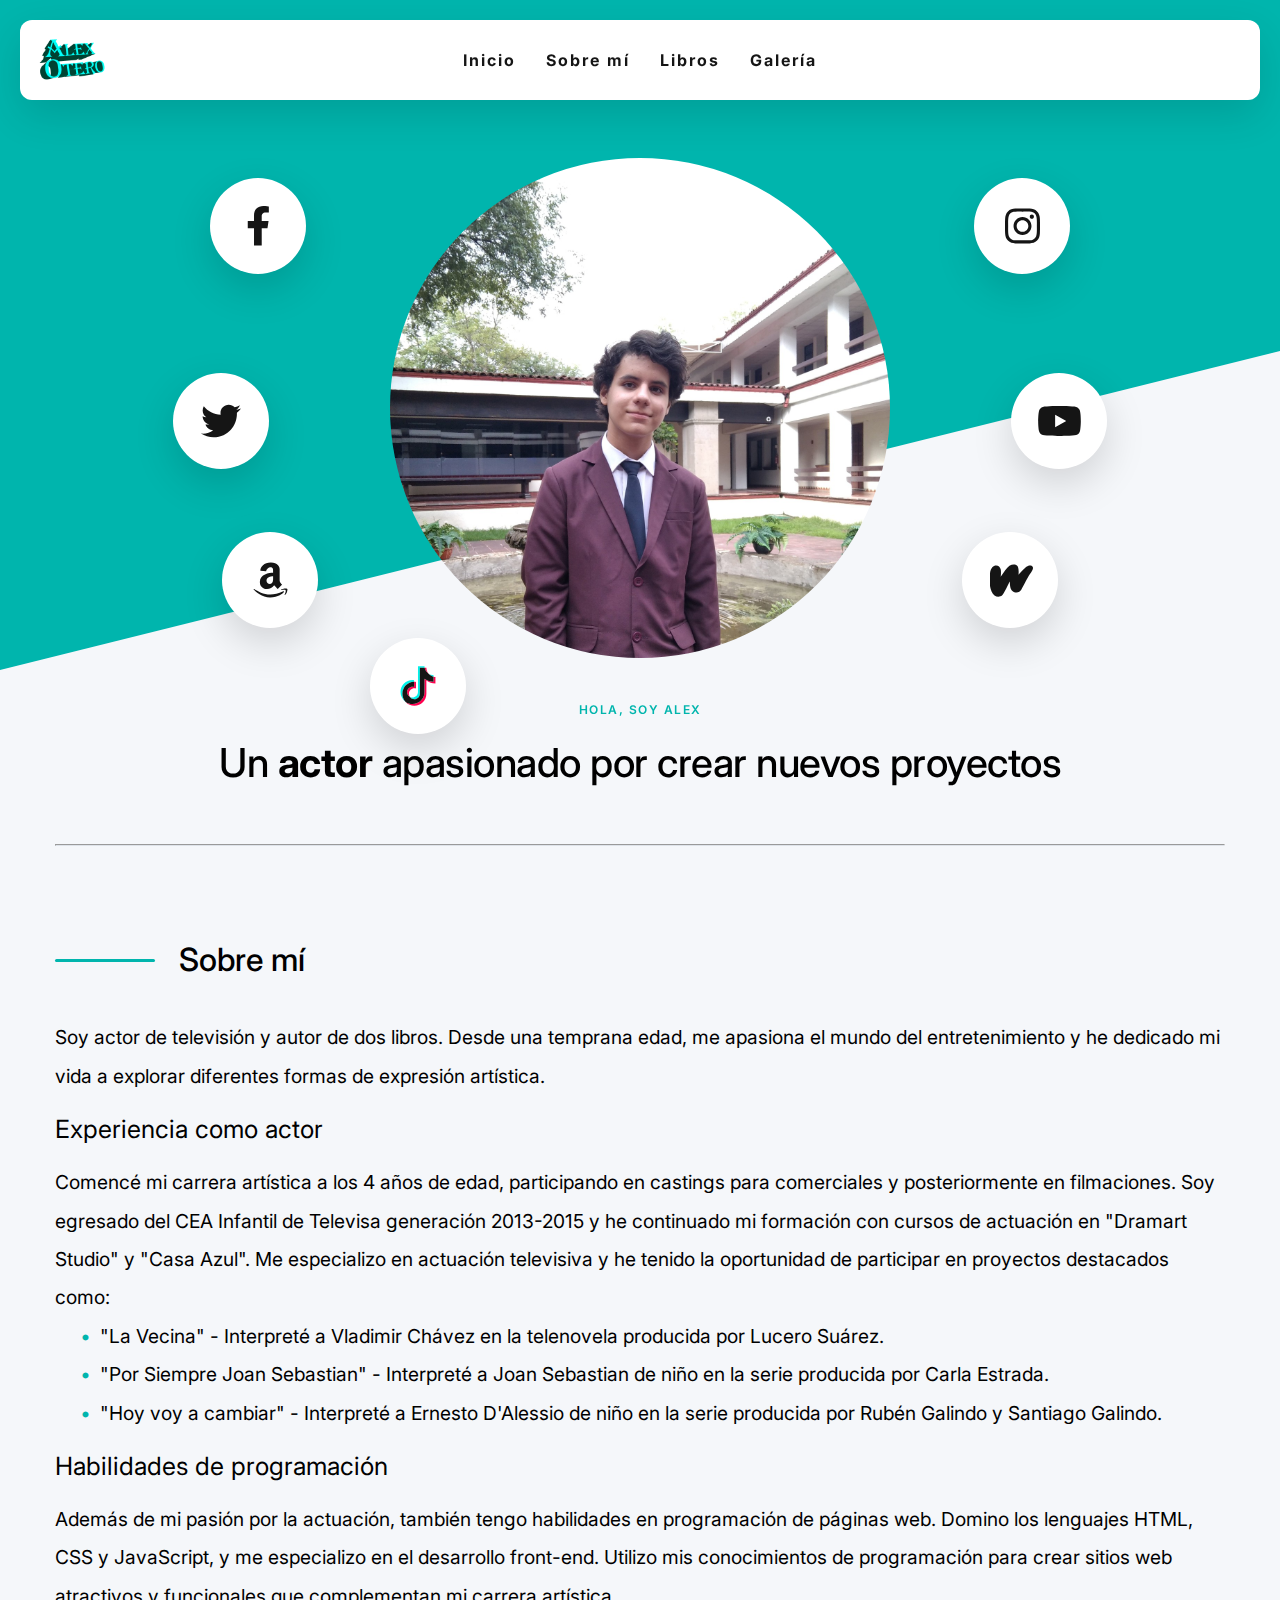
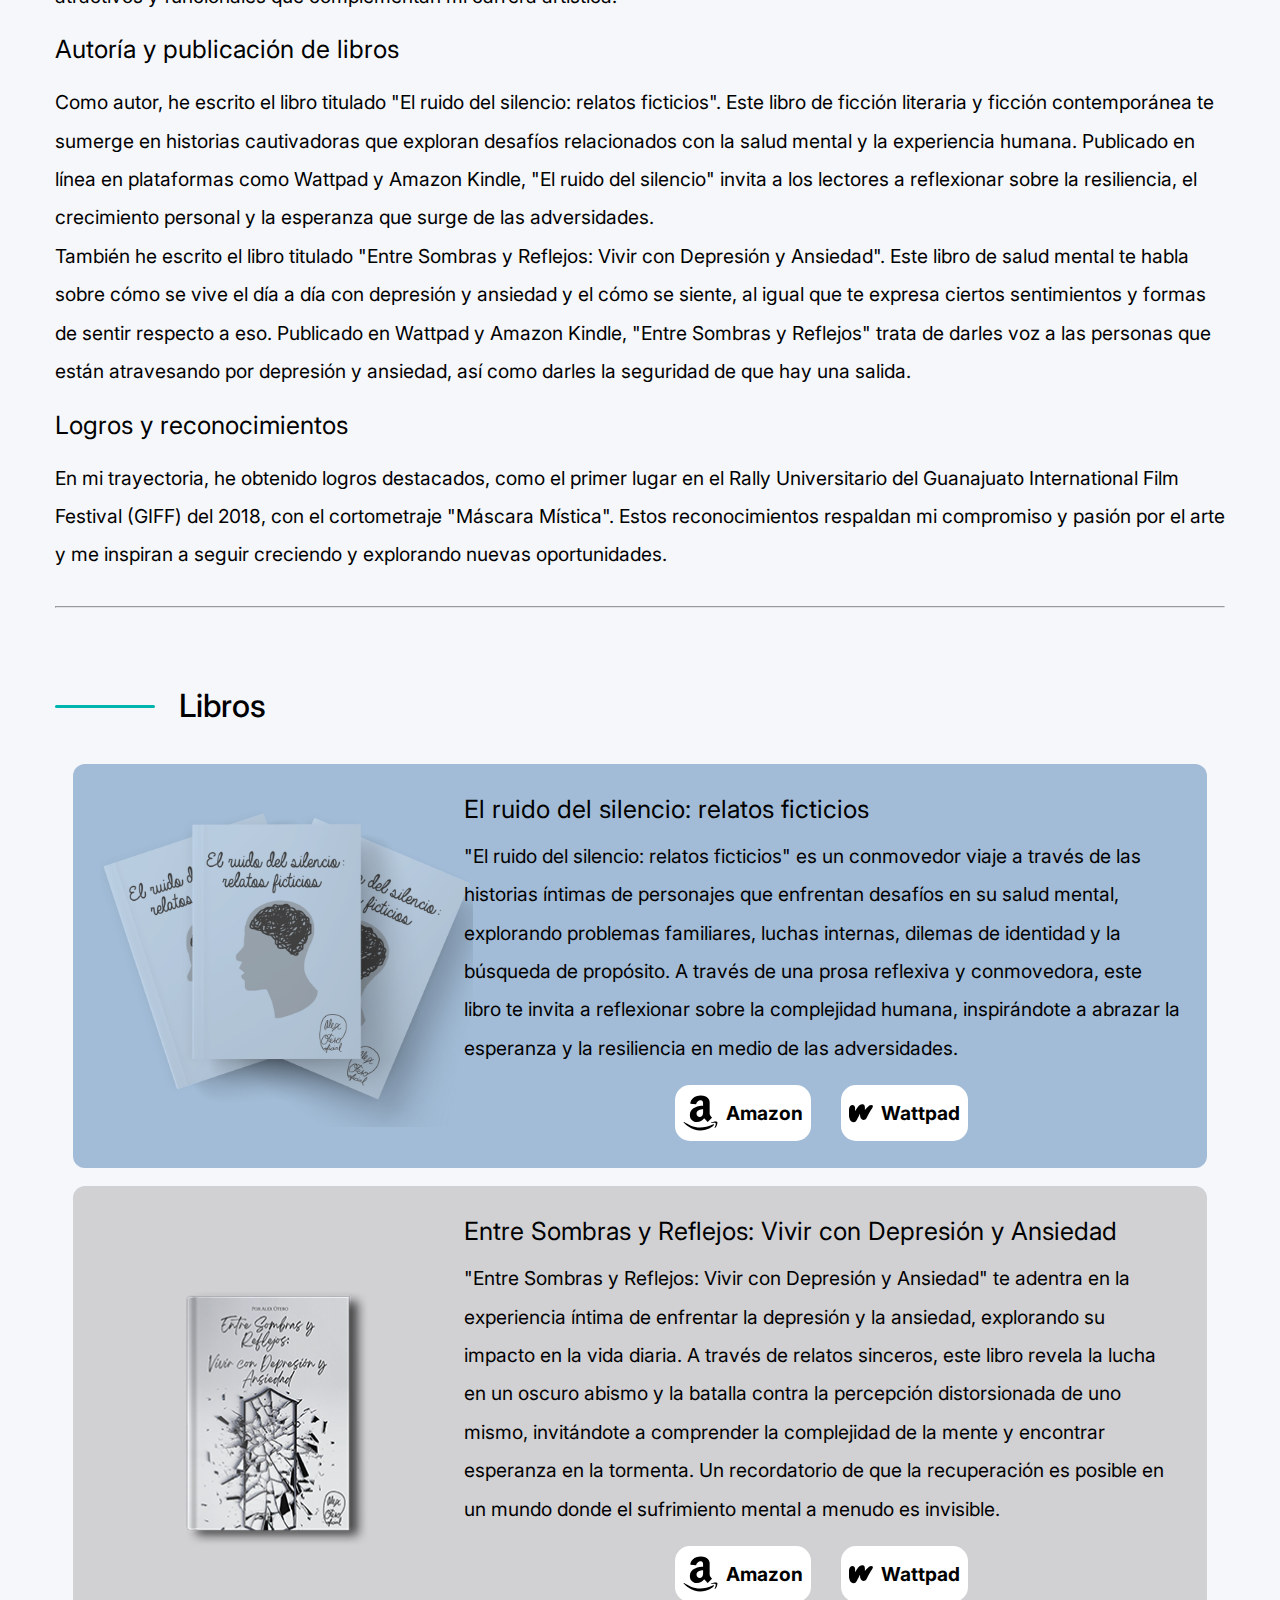
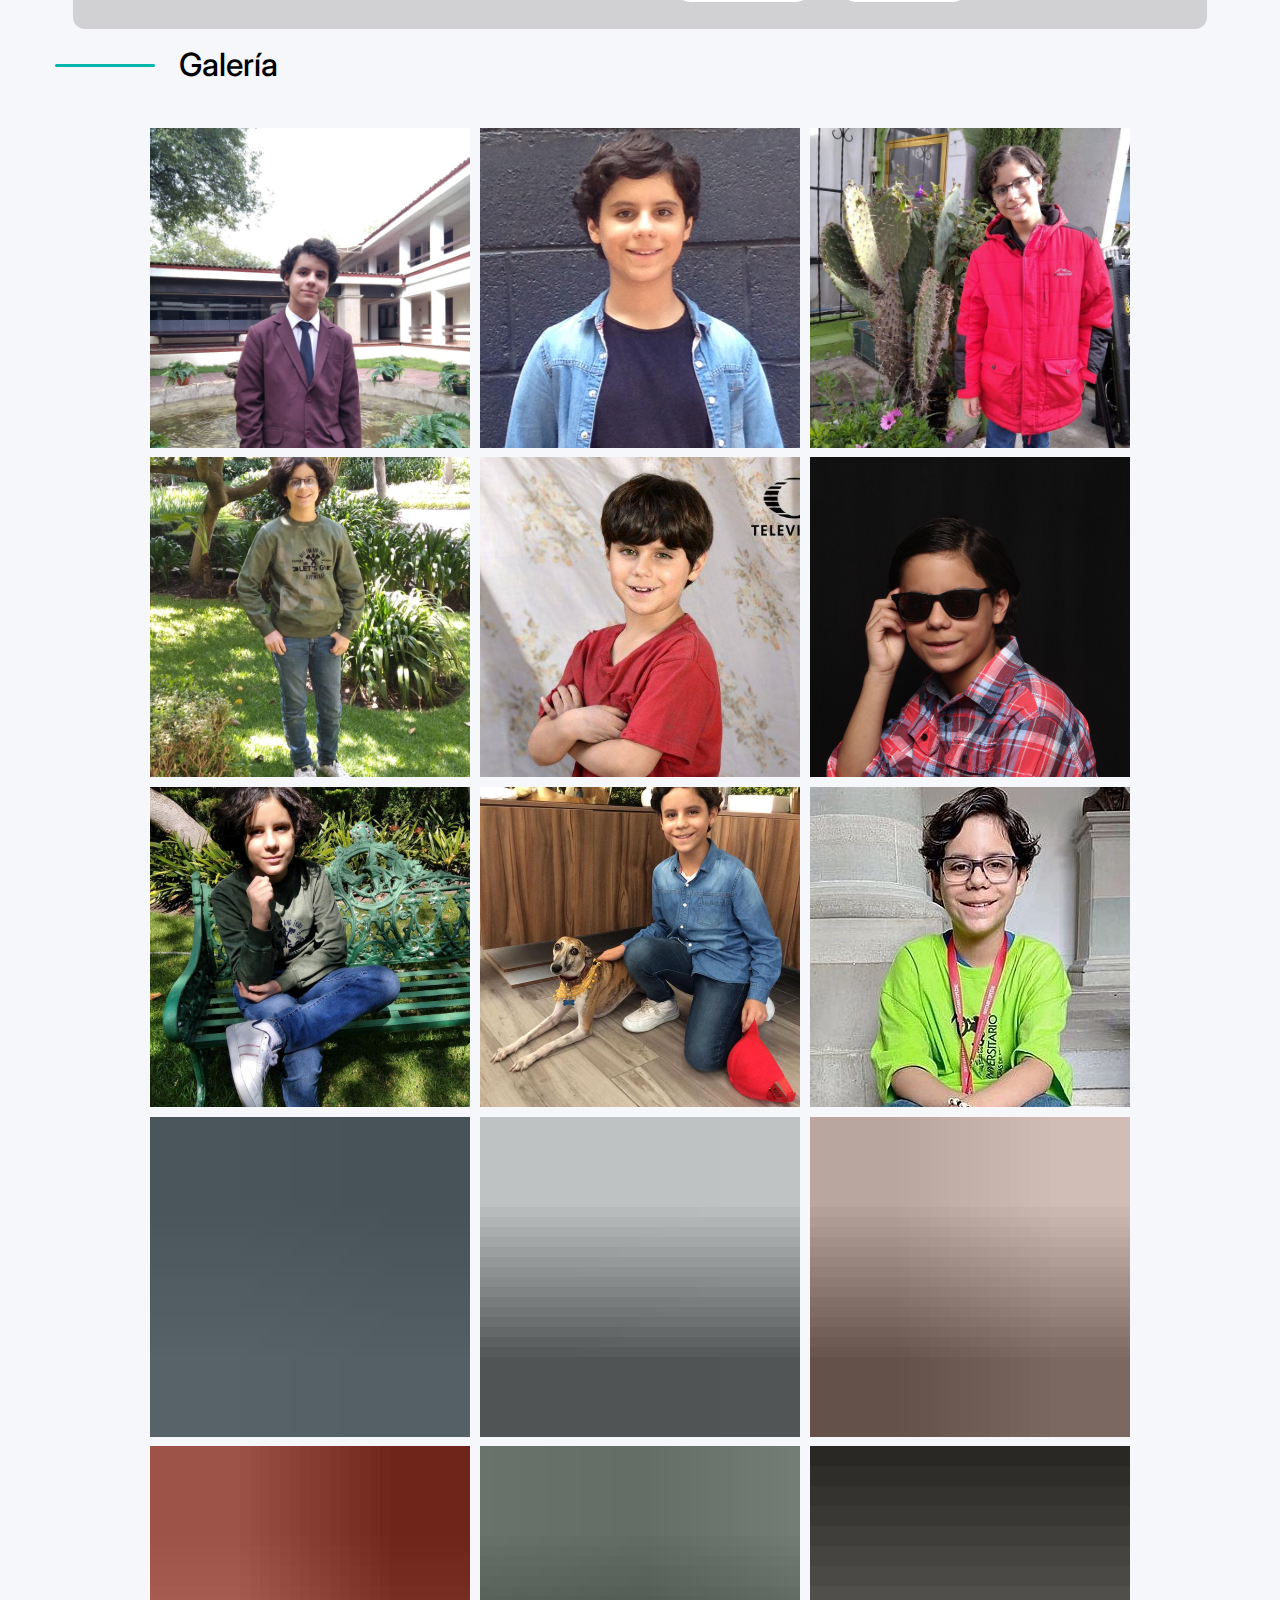
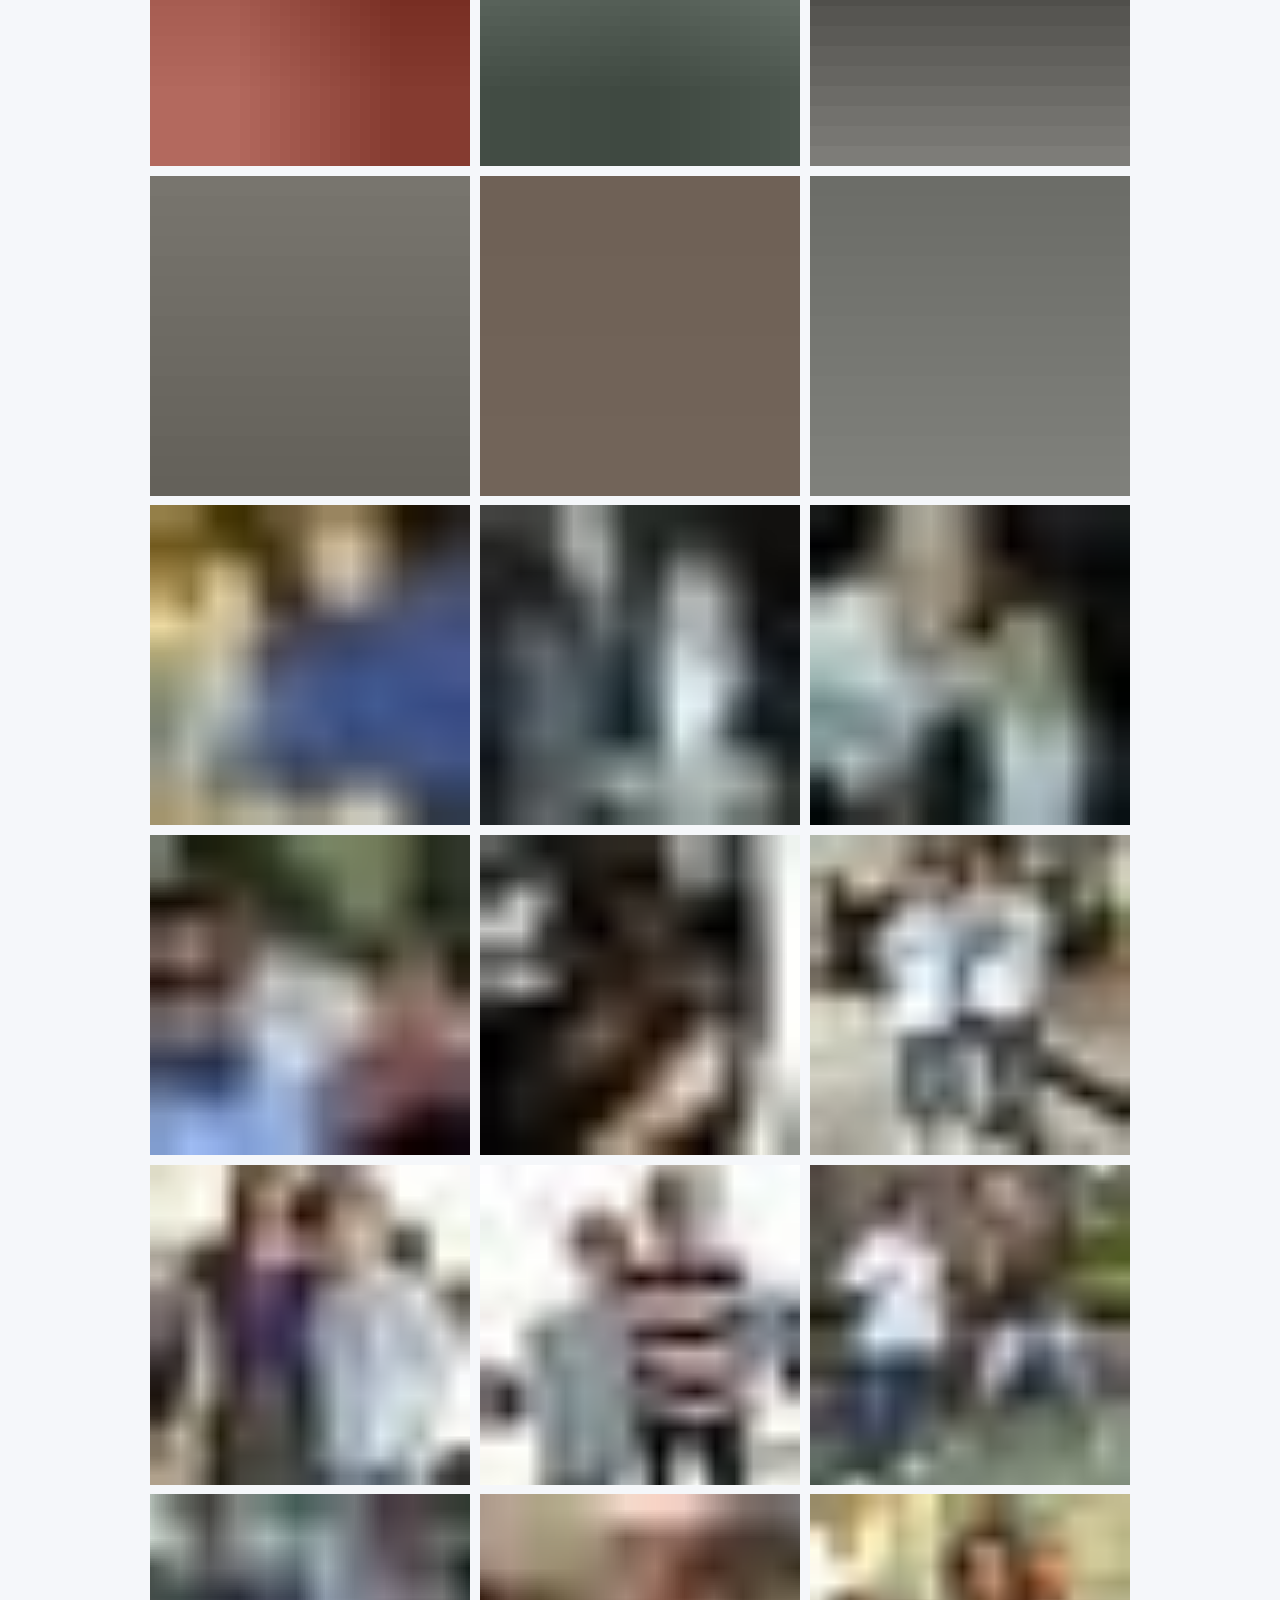
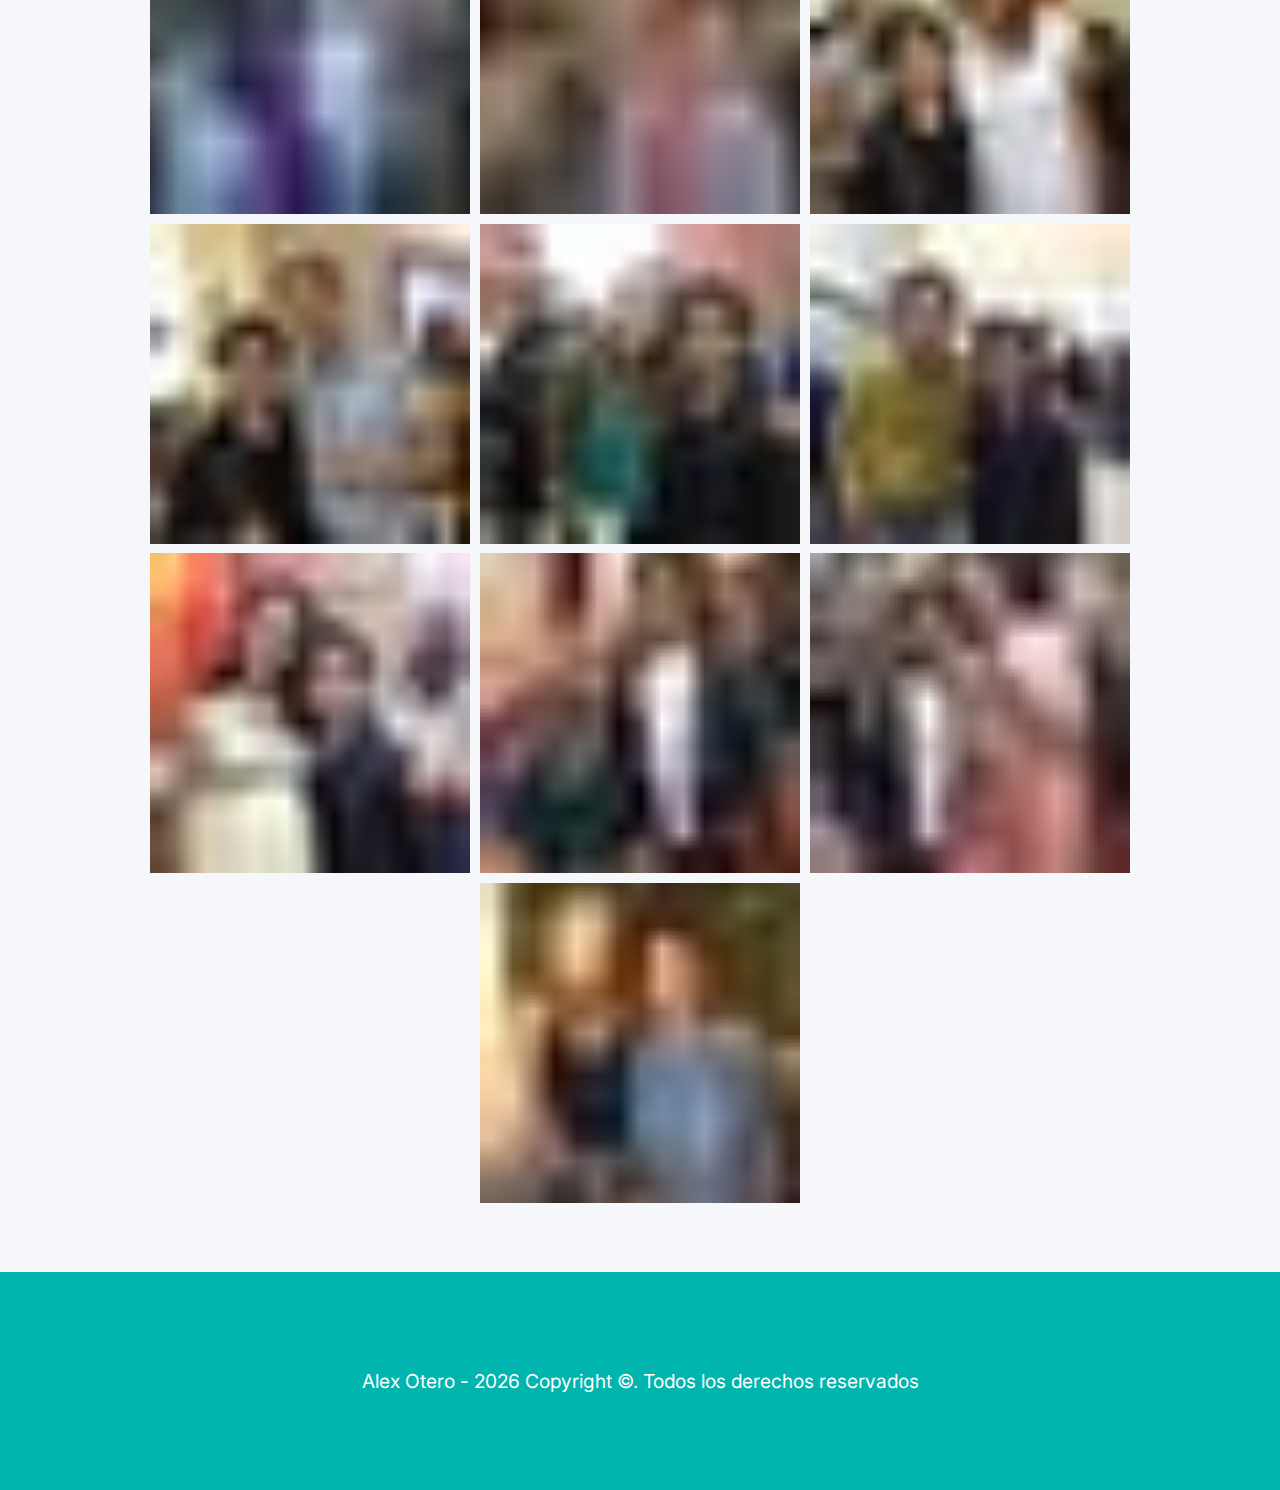
==== commit f8c6fbf1: "Entre Sombras y Reflejos" ====
--- a/index.html
+++ b/index.html
@@ -15,7 +15,7 @@
 	<meta name="viewport" content="width=device-width, initial-scale=1.0">
 	<title>Alex Otero</title>
 	<meta name="description" content="¡Bienvenido a mi sitio web! Soy Alex Otero, actor de televisión y autor. Aquí encontrarás información sobre mis proyectos, experiencia actoral y mi libro 'El ruido del silencio: relatos ficticios'. ¡Descubre más sobre mi trabajo y acompáñame en este apasionante viaje artístico!">
-	<meta name="keywords" content="Alex Otero, actor, autor, televisión, libros, actuación, El ruido del silencio">
+	<meta name="keywords" content="Alex Otero, actor, autor, televisión, libros, actuación, El ruido del silencio, relatos ficticios, Entre Sombras y Reflejos, Vivir con Depresión y Ansiedad, Wattpad, Kindle, Amazon, Amazon Kindle">
 	<meta name="author" content="Alex Otero">
 	<link rel="stylesheet" href="css/styles.css">
 	<link rel="shortcut icon" type="image/x-icon" href="https://alexoterooficial.github.io/assets/Logo.png">
@@ -37,7 +37,7 @@
 
 			<li><a class="header-link menu-link" href="#Sobre_mi">Sobre mí</a></li>
 
-			<li><a class="header-link menu-link" href="#Libro">Libro</a></li>
+			<li><a class="header-link menu-link" href="#Libros">Libros</a></li>
 
 			<li><a class="header-link menu-link" href="#Galeria">Galería</a></li>
 		</ul>
@@ -48,7 +48,7 @@
 
 			<li><a class="header-link" href="#Sobre_mi">Sobre mí</a></li>
 
-			<li><a class="header-link" href="#Libro">Libro</a></li>
+			<li><a class="header-link" href="#Libros">Libros</a></li>
 
 			<li><a class="header-link" href="#Galeria">Galería</a></li>
 		</ul>
@@ -60,11 +60,11 @@
 				<img class="inicio-alex_img" src="https://alexoterooficial.github.io/assets/1.jpg" id="obv_element_0" alt="Alex Otero" title="Alex Otero">
 				<a href="https://www.facebook.com/alex.otero.oficial/" id="obv_element_2" target="blank" title="Facebook" class="bubble _1"><i><svg class="symbols" viewBox="0 0 315 520"><path d="M279.14 288l14.22-92.66h-88.91v-60.13c0-25.35 12.42-50.06 52.24-50.06h40.42V6.26S260.43 0 225.36 0c-73.22 0-121.08 44.38-121.08 124.72v70.62H22.89V288h81.39v224h100.17V288z"></path></svg></i></a>
 				<a href="https://twitter.com/alexoterogarcia" id="obv_element_3" target="_blank" title="Twitter" class="bubble _2"><i><svg class="symbols" viewBox="0 0 512 512"><path d="M459.37 151.716c.325 4.548.325 9.097.325 13.645 0 138.72-105.583 298.558-298.558 298.558-59.452 0-114.68-17.219-161.137-47.106 8.447.974 16.568 1.299 25.34 1.299 49.055 0 94.213-16.568 130.274-44.832-46.132-.975-84.792-31.188-98.112-72.772 6.498.974 12.995 1.624 19.818 1.624 9.421 0 18.843-1.3 27.614-3.573-48.081-9.747-84.143-51.98-84.143-102.985v-1.299c13.969 7.797 30.214 12.67 47.431 13.319-28.264-18.843-46.781-51.005-46.781-87.391 0-19.492 5.197-37.36 14.294-52.954 51.655 63.675 129.3 105.258 216.365 109.807-1.624-7.797-2.599-15.918-2.599-24.04 0-57.828 46.782-104.934 104.934-104.934 30.213 0 57.502 12.67 76.67 33.137 23.715-4.548 46.456-13.32 66.599-25.34-7.798 24.366-24.366 44.833-46.132 57.827 21.117-2.273 41.584-8.122 60.426-16.243-14.292 20.791-32.161 39.308-52.628 54.253z"></path></svg></i></a>
-				<a href="https://www.amazon.com.mx/dp/B0C97M9Q1T/" id="obv_element_4" target="_blank" title="Amazon" class="bubble _3"><i><svg class="symbols" viewBox="0 0 448 512"><path d="M257.2 162.7c-48.7 1.8-169.5 15.5-169.5 117.5 0 109.5 138.3 114 183.5 43.2 6.5 10.2 35.4 37.5 45.3 46.8l56.8-56S341 288.9 341 261.4V114.3C341 89 316.5 32 228.7 32 140.7 32 94 87 94 136.3l73.5 6.8c16.3-49.5 54.2-49.5 54.2-49.5 40.7-.1 35.5 29.8 35.5 69.1zm0 86.8c0 80-84.2 68-84.2 17.2 0-47.2 50.5-56.7 84.2-57.8v40.6zm136 163.5c-7.7 10-70 67-174.5 67S34.2 408.5 9.7 379c-6.8-7.7 1-11.3 5.5-8.3C88.5 415.2 203 488.5 387.7 401c7.5-3.7 13.3 2 5.5 12zm39.8 2.2c-6.5 15.8-16 26.8-21.2 31-5.5 4.5-9.5 2.7-6.5-3.8s19.3-46.5 12.7-55c-6.5-8.3-37-4.3-48-3.2-10.8 1-13 2-14-.3-2.3-5.7 21.7-15.5 37.5-17.5 15.7-1.8 41-.8 46 5.7 3.7 5.1 0 27.1-6.5 43.1z"/></svg></i></a>
+				<a href="https://www.amazon.com.mx/kindle-dbs/entity/author?asin=B0CKKPCLNK" id="obv_element_4" target="_blank" title="Amazon" class="bubble _3"><i><svg class="symbols" viewBox="0 0 448 512"><path d="M257.2 162.7c-48.7 1.8-169.5 15.5-169.5 117.5 0 109.5 138.3 114 183.5 43.2 6.5 10.2 35.4 37.5 45.3 46.8l56.8-56S341 288.9 341 261.4V114.3C341 89 316.5 32 228.7 32 140.7 32 94 87 94 136.3l73.5 6.8c16.3-49.5 54.2-49.5 54.2-49.5 40.7-.1 35.5 29.8 35.5 69.1zm0 86.8c0 80-84.2 68-84.2 17.2 0-47.2 50.5-56.7 84.2-57.8v40.6zm136 163.5c-7.7 10-70 67-174.5 67S34.2 408.5 9.7 379c-6.8-7.7 1-11.3 5.5-8.3C88.5 415.2 203 488.5 387.7 401c7.5-3.7 13.3 2 5.5 12zm39.8 2.2c-6.5 15.8-16 26.8-21.2 31-5.5 4.5-9.5 2.7-6.5-3.8s19.3-46.5 12.7-55c-6.5-8.3-37-4.3-48-3.2-10.8 1-13 2-14-.3-2.3-5.7 21.7-15.5 37.5-17.5 15.7-1.8 41-.8 46 5.7 3.7 5.1 0 27.1-6.5 43.1z"/></svg></i></a>
 				<a href="https://www.tiktok.com/@alex.otero.oficial" id="obv_element_5" target="_blank" title="TikTok" class="bubble _4"><i><svg class="symbols" viewBox="0 0 256 256"><g style="stroke: none; stroke-width: 0; stroke-dasharray: none; stroke-linecap: butt; stroke-linejoin: miter; stroke-miterlimit: 10; fill: none; fill-rule: nonzero; opacity: 1;" transform="translate(1.4065934065934016 1.4065934065934016) scale(2.81 2.81)"><path d="M 36.203 35.438 v -3.51 c -1.218 -0.173 -2.447 -0.262 -3.677 -0.268 c -15.047 0 -27.289 12.244 -27.289 27.291 c 0 9.23 4.613 17.401 11.65 22.342 c -4.712 -5.039 -7.332 -11.681 -7.328 -18.58 C 9.559 47.88 21.453 35.784 36.203 35.438" style="stroke: none; stroke-width: 1; stroke-dasharray: none; stroke-linecap: butt; stroke-linejoin: miter; stroke-miterlimit: 10; fill: rgb(0,242,234); fill-rule: nonzero; opacity: 1;" transform=" matrix(1 0 0 1 0 0) " stroke-linecap="round"/><path d="M 36.847 75.175 c 6.714 0 12.19 -5.341 12.44 -11.997 l 0.023 -59.417 h 10.855 c -0.232 -1.241 -0.349 -2.5 -0.35 -3.762 H 44.989 l -0.025 59.419 c -0.247 6.654 -5.726 11.993 -12.438 11.993 c -2.015 0.001 -4 -0.49 -5.782 -1.431 C 29.079 73.238 32.839 75.171 36.847 75.175 M 80.441 23.93 v -3.302 c -3.989 0.004 -7.893 -1.157 -11.232 -3.339 c 2.928 3.371 6.869 5.701 11.234 6.641" style="stroke: none; stroke-width: 1; stroke-dasharray: none; stroke-linecap: butt; stroke-linejoin: miter; stroke-miterlimit: 10; fill: rgb(0,242,234); fill-rule: nonzero; opacity: 1;" transform=" matrix(1 0 0 1 0 0) " stroke-linecap="round"/><path d="M 69.209 17.286 c -3.272 -3.744 -5.075 -8.549 -5.073 -13.522 h -3.972 C 61.203 9.318 64.472 14.205 69.209 17.286 M 32.526 46.486 c -6.88 0.008 -12.455 5.583 -12.463 12.463 c 0.004 4.632 2.576 8.88 6.679 11.032 c -1.533 -2.114 -2.358 -4.657 -2.358 -7.268 c 0.007 -6.88 5.582 -12.457 12.463 -12.465 c 1.284 0 2.515 0.212 3.677 0.577 V 35.689 c -1.218 -0.173 -2.447 -0.262 -3.677 -0.268 c -0.216 0 -0.429 0.012 -0.643 0.016 v 11.626 C 35.014 46.685 33.774 46.49 32.526 46.486" style="stroke: none; stroke-width: 1; stroke-dasharray: none; stroke-linecap: butt; stroke-linejoin: miter; stroke-miterlimit: 10; fill: rgb(255,0,79); fill-rule: nonzero; opacity: 1;" transform=" matrix(1 0 0 1 0 0) " stroke-linecap="round"/><path d="M 80.441 23.93 v 11.523 c -7.689 0 -14.81 -2.459 -20.627 -6.633 v 30.13 c 0 15.047 -12.24 27.289 -27.287 27.289 c -5.815 0 -11.207 -1.835 -15.639 -4.947 c 5.151 5.555 12.384 8.711 19.959 8.709 c 15.047 0 27.289 -12.242 27.289 -27.287 v -30.13 c 6.009 4.321 13.226 6.642 20.627 6.633 V 24.387 c -1.484 0 -2.927 -0.161 -4.323 -0.46" style="stroke: none; stroke-width: 1; stroke-dasharray: none; stroke-linecap: butt; stroke-linejoin: miter; stroke-miterlimit: 10; fill: rgb(255,0,79); fill-rule: nonzero; opacity: 1;" transform=" matrix(1 0 0 1 0 0) " stroke-linecap="round"/><path class="black-part-tk" d="M 59.813 58.949 v -30.13 c 6.009 4.322 13.226 6.642 20.627 6.633 V 23.93 c -4.364 -0.941 -8.305 -3.272 -11.232 -6.644 c -4.737 -3.081 -8.006 -7.968 -9.045 -13.522 H 49.309 l -0.023 59.417 c -0.249 6.654 -5.726 11.995 -12.44 11.995 c -4.007 -0.004 -7.768 -1.938 -10.102 -5.194 c -4.103 -2.151 -6.676 -6.399 -6.681 -11.032 c 0.008 -6.88 5.583 -12.455 12.463 -12.463 c 1.282 0 2.513 0.21 3.677 0.577 V 35.438 C 21.453 35.784 9.559 47.88 9.559 62.713 c 0 7.173 2.787 13.703 7.328 18.58 c 4.578 3.223 10.041 4.95 15.639 4.945 C 47.574 86.238 59.813 73.996 59.813 58.949" style="stroke: none; stroke-width: 1; stroke-dasharray: none; stroke-linecap: butt; stroke-linejoin: miter; stroke-miterlimit: 10; fill-rule: nonzero; opacity: 1;" transform=" matrix(1 0 0 1 0 0) " stroke-linecap="round"/></g></svg></i></a>
 				<a href="https://www.instagram.com/alex.otero.oficial/" id="obv_element_6" target="_blank" title="Instagram" class="bubble _5"><i><svg class="symbols" viewBox="0 0 450 512"><path fill="currentColor" d="M224.1 141c-63.6 0-114.9 51.3-114.9 114.9s51.3 114.9 114.9 114.9S339 319.5 339 255.9 287.7 141 224.1 141zm0 189.6c-41.1 0-74.7-33.5-74.7-74.7s33.5-74.7 74.7-74.7 74.7 33.5 74.7 74.7-33.6 74.7-74.7 74.7zm146.4-194.3c0 14.9-12 26.8-26.8 26.8-14.9 0-26.8-12-26.8-26.8s12-26.8 26.8-26.8 26.8 12 26.8 26.8zm76.1 27.2c-1.7-35.9-9.9-67.7-36.2-93.9-26.2-26.2-58-34.4-93.9-36.2-37-2.1-147.9-2.1-184.9 0-35.8 1.7-67.6 9.9-93.9 36.1s-34.4 58-36.2 93.9c-2.1 37-2.1 147.9 0 184.9 1.7 35.9 9.9 67.7 36.2 93.9s58 34.4 93.9 36.2c37 2.1 147.9 2.1 184.9 0 35.9-1.7 67.7-9.9 93.9-36.2 26.2-26.2 34.4-58 36.2-93.9 2.1-37 2.1-147.8 0-184.8zM398.8 388c-7.8 19.6-22.9 34.7-42.6 42.6-29.5 11.7-99.5 9-132.1 9s-102.7 2.6-132.1-9c-19.6-7.8-34.7-22.9-42.6-42.6-11.7-29.5-9-99.5-9-132.1s-2.6-102.7 9-132.1c7.8-19.6 22.9-34.7 42.6-42.6 29.5-11.7 99.5-9 132.1-9s102.7-2.6 132.1 9c19.6 7.8 34.7 22.9 42.6 42.6 11.7 29.5 9 99.5 9 132.1s2.7 102.7-9 132.1z"></path></svg></i></a>
 				<a href="https://www.youtube.com/@AlexOtero" id="obv_element_7" target="_blank" title="YouTube" class="bubble _6"><i><svg class="symbols" viewBox="0 0 573 512"><path fill="currentColor" d="M549.655 124.083c-6.281-23.65-24.787-42.276-48.284-48.597C458.781 64 288 64 288 64S117.22 64 74.629 75.486c-23.497 6.322-42.003 24.947-48.284 48.597-11.412 42.867-11.412 132.305-11.412 132.305s0 89.438 11.412 132.305c6.281 23.65 24.787 41.5 48.284 47.821C117.22 448 288 448 288 448s170.78 0 213.371-11.486c23.497-6.321 42.003-24.171 48.284-47.821 11.412-42.867 11.412-132.305 11.412-132.305s0-89.438-11.412-132.305zm-317.51 213.508V175.185l142.739 81.205-142.739 81.201z"></path></svg></i></a>
-				<a href="https://www.wattpad.com/story/344834447-el-ruido-del-silencio-relatos-ficticios" id="obv_element_8" target="_blank" title="Wattpad" class="bubble _7"><i><svg class="symbols" viewBox="1.486 -28.27721239 62.569 102.96373028"><path d="m16.778 18.728s.948-7.542 0-10.964-3.174-5.193-6.471-5.4-8 2.885-8.821 11.294a76.488 76.488 0 0 0 .206 19.207c.7 4.163 2.721 10.1 6.224 12.448s7.832 2.432 11.005-.329 8.821-16.611 11.047-19.662c0 0-.783 10.14 3.545 13.644s10.3 2.638 12.9-2.061 8.573-16.941 11.994-21.928 5.648-8.243 4.082-10.877-6.389-2.349-9.521.577-10.717 11.001-10.717 11.001 1.566-12.278-3.339-14.096-10.428 0-15.663 7.666z"/></svg></i></a>
+				<a href="https://www.wattpad.com/user/alexoterooficial" id="obv_element_8" target="_blank" title="Wattpad" class="bubble _7"><i><svg class="symbols" viewBox="1.486 -28.27721239 62.569 102.96373028"><path d="m16.778 18.728s.948-7.542 0-10.964-3.174-5.193-6.471-5.4-8 2.885-8.821 11.294a76.488 76.488 0 0 0 .206 19.207c.7 4.163 2.721 10.1 6.224 12.448s7.832 2.432 11.005-.329 8.821-16.611 11.047-19.662c0 0-.783 10.14 3.545 13.644s10.3 2.638 12.9-2.061 8.573-16.941 11.994-21.928 5.648-8.243 4.082-10.877-6.389-2.349-9.521.577-10.717 11.001-10.717 11.001 1.566-12.278-3.339-14.096-10.428 0-15.663 7.666z"/></svg></i></a>
 				<a href="https://m.imdb.com/name/nm7352632/" id="obv_element_9" target="_blank" title="IMDb" class="bubble _8"><i><svg viewBox="0 0 435 435" class="symbols"><g><rect x="74.8" y="170.3" width="28" height="107.7"/><path d="M162.1,170.3l-6.1,50.3l-4-27.3c-1.2-8.8-2.3-16.4-3.4-22.9h-36.2V278h24.5v-71.1l10.4,71.1h17.5l9.8-72.8v72.7h24.4V170.3 H162.1z"/><path d="M242.7,189.7c1.1,0.6,1.9,1.8,2.1,3.1c0.5,3.1,0.6,6.2,0.5,9.3v41.7c0.3,4.4-0.1,8.9-1.4,13.2c-1,1.7-3.4,2.4-7.4,2.4 v-70.7C238.6,188.6,240.8,188.9,242.7,189.7z M242.7,278c5,0.2,10.1-0.2,15-1.1c3.2-0.5,6.2-1.9,8.7-3.8c2.3-2,4-4.6,4.8-7.6 c1.2-6.4,1.6-12.9,1.4-19.4v-37.9c0-6.8-0.6-13.7-1.6-20.4c-0.5-3.5-2-6.8-4.3-9.5c-2.9-3-6.7-5.2-10.8-6.1 c-8.6-1.6-17.4-2.2-26.2-1.8h-21.3V278H242.7z"/><path d="M317.9,251.8c0.1,3.3-0.1,6.7-0.7,9.9c-0.5,1.3-2.8,2-4.5,2c-1.4,0.2-2.8-0.7-3.3-2c-0.8-2.8-1.1-5.8-0.9-8.7v-28.8 c-0.2-2.9,0.1-5.9,0.8-8.7c0.5-1.3,1.9-2,3.2-1.8c1.7,0,4,0.7,4.5,2.1c0.8,2.8,1.1,5.8,0.9,8.7V251.8z M281.6,170.3V278h25.1 l1.7-6.9c2,2.6,4.6,4.7,7.5,6.2c3.2,1.4,6.6,2.1,10,2.1c4.1,0.1,8.1-1.1,11.4-3.5c3-1.9,5.2-4.8,6.2-8.2c1.2-4.7,1.7-9.6,1.7-14.5 v-30.5c0.1-4.3-0.1-8.5-0.4-12.7c-0.4-2.2-1.3-4.2-2.6-6c-1.5-2.2-3.7-3.9-6.2-4.9c-3.1-1.2-6.4-1.8-9.7-1.7c-3.4,0-6.8,0.6-10,1.9 c-2.9,1.4-5.4,3.3-7.5,5.8v-34.6H281.6z"/></g></svg></i></a>
 			</div>
 			<div class="angle"></div>
@@ -81,8 +81,8 @@
 					<a href="https://www.instagram.com/alex.otero.oficial/" class="sm_btn _5"><i><svg class="symbols" viewBox="0 0 450 512"><path d="M224.1 141c-63.6 0-114.9 51.3-114.9 114.9s51.3 114.9 114.9 114.9S339 319.5 339 255.9 287.7 141 224.1 141zm0 189.6c-41.1 0-74.7-33.5-74.7-74.7s33.5-74.7 74.7-74.7 74.7 33.5 74.7 74.7-33.6 74.7-74.7 74.7zm146.4-194.3c0 14.9-12 26.8-26.8 26.8-14.9 0-26.8-12-26.8-26.8s12-26.8 26.8-26.8 26.8 12 26.8 26.8zm76.1 27.2c-1.7-35.9-9.9-67.7-36.2-93.9-26.2-26.2-58-34.4-93.9-36.2-37-2.1-147.9-2.1-184.9 0-35.8 1.7-67.6 9.9-93.9 36.1s-34.4 58-36.2 93.9c-2.1 37-2.1 147.9 0 184.9 1.7 35.9 9.9 67.7 36.2 93.9s58 34.4 93.9 36.2c37 2.1 147.9 2.1 184.9 0 35.9-1.7 67.7-9.9 93.9-36.2 26.2-26.2 34.4-58 36.2-93.9 2.1-37 2.1-147.8 0-184.8zM398.8 388c-7.8 19.6-22.9 34.7-42.6 42.6-29.5 11.7-99.5 9-132.1 9s-102.7 2.6-132.1-9c-19.6-7.8-34.7-22.9-42.6-42.6-11.7-29.5-9-99.5-9-132.1s-2.6-102.7 9-132.1c7.8-19.6 22.9-34.7 42.6-42.6 29.5-11.7 99.5-9 132.1-9s102.7-2.6 132.1 9c19.6 7.8 34.7 22.9 42.6 42.6 11.7 29.5 9 99.5 9 132.1s2.7 102.7-9 132.1z"></path></svg></i></a>
 					<a href="https://www.tiktok.com/@alex.otero.oficial" class="sm_btn _4"><i><svg class="symbols" viewBox="0 0 256 256"><g style="stroke: none; stroke-width: 0; stroke-dasharray: none; stroke-linecap: butt; stroke-linejoin: miter; stroke-miterlimit: 10; fill: none; fill-rule: nonzero; opacity: 1;" transform="translate(1.4065934065934016 1.4065934065934016) scale(2.81 2.81)"><path d="M 36.203 35.438 v -3.51 c -1.218 -0.173 -2.447 -0.262 -3.677 -0.268 c -15.047 0 -27.289 12.244 -27.289 27.291 c 0 9.23 4.613 17.401 11.65 22.342 c -4.712 -5.039 -7.332 -11.681 -7.328 -18.58 C 9.559 47.88 21.453 35.784 36.203 35.438" style="stroke: none; stroke-width: 1; stroke-dasharray: none; stroke-linecap: butt; stroke-linejoin: miter; stroke-miterlimit: 10; fill: rgb(0,242,234); fill-rule: nonzero; opacity: 1;" transform=" matrix(1 0 0 1 0 0) " stroke-linecap="round"/><path d="M 36.847 75.175 c 6.714 0 12.19 -5.341 12.44 -11.997 l 0.023 -59.417 h 10.855 c -0.232 -1.241 -0.349 -2.5 -0.35 -3.762 H 44.989 l -0.025 59.419 c -0.247 6.654 -5.726 11.993 -12.438 11.993 c -2.015 0.001 -4 -0.49 -5.782 -1.431 C 29.079 73.238 32.839 75.171 36.847 75.175 M 80.441 23.93 v -3.302 c -3.989 0.004 -7.893 -1.157 -11.232 -3.339 c 2.928 3.371 6.869 5.701 11.234 6.641" style="stroke: none; stroke-width: 1; stroke-dasharray: none; stroke-linecap: butt; stroke-linejoin: miter; stroke-miterlimit: 10; fill: rgb(0,242,234); fill-rule: nonzero; opacity: 1;" transform=" matrix(1 0 0 1 0 0) " stroke-linecap="round"/><path d="M 69.209 17.286 c -3.272 -3.744 -5.075 -8.549 -5.073 -13.522 h -3.972 C 61.203 9.318 64.472 14.205 69.209 17.286 M 32.526 46.486 c -6.88 0.008 -12.455 5.583 -12.463 12.463 c 0.004 4.632 2.576 8.88 6.679 11.032 c -1.533 -2.114 -2.358 -4.657 -2.358 -7.268 c 0.007 -6.88 5.582 -12.457 12.463 -12.465 c 1.284 0 2.515 0.212 3.677 0.577 V 35.689 c -1.218 -0.173 -2.447 -0.262 -3.677 -0.268 c -0.216 0 -0.429 0.012 -0.643 0.016 v 11.626 C 35.014 46.685 33.774 46.49 32.526 46.486" style="stroke: none; stroke-width: 1; stroke-dasharray: none; stroke-linecap: butt; stroke-linejoin: miter; stroke-miterlimit: 10; fill: rgb(255,0,79); fill-rule: nonzero; opacity: 1;" transform=" matrix(1 0 0 1 0 0) " stroke-linecap="round"/><path d="M 80.441 23.93 v 11.523 c -7.689 0 -14.81 -2.459 -20.627 -6.633 v 30.13 c 0 15.047 -12.24 27.289 -27.287 27.289 c -5.815 0 -11.207 -1.835 -15.639 -4.947 c 5.151 5.555 12.384 8.711 19.959 8.709 c 15.047 0 27.289 -12.242 27.289 -27.287 v -30.13 c 6.009 4.321 13.226 6.642 20.627 6.633 V 24.387 c -1.484 0 -2.927 -0.161 -4.323 -0.46" style="stroke: none; stroke-width: 1; stroke-dasharray: none; stroke-linecap: butt; stroke-linejoin: miter; stroke-miterlimit: 10; fill: rgb(255,0,79); fill-rule: nonzero; opacity: 1;" transform=" matrix(1 0 0 1 0 0) " stroke-linecap="round"/><path class="black-part-tk" d="M 59.813 58.949 v -30.13 c 6.009 4.322 13.226 6.642 20.627 6.633 V 23.93 c -4.364 -0.941 -8.305 -3.272 -11.232 -6.644 c -4.737 -3.081 -8.006 -7.968 -9.045 -13.522 H 49.309 l -0.023 59.417 c -0.249 6.654 -5.726 11.995 -12.44 11.995 c -4.007 -0.004 -7.768 -1.938 -10.102 -5.194 c -4.103 -2.151 -6.676 -6.399 -6.681 -11.032 c 0.008 -6.88 5.583 -12.455 12.463 -12.463 c 1.282 0 2.513 0.21 3.677 0.577 V 35.438 C 21.453 35.784 9.559 47.88 9.559 62.713 c 0 7.173 2.787 13.703 7.328 18.58 c 4.578 3.223 10.041 4.95 15.639 4.945 C 47.574 86.238 59.813 73.996 59.813 58.949" style="stroke: none; stroke-width: 1; stroke-dasharray: none; stroke-linecap: butt; stroke-linejoin: miter; stroke-miterlimit: 10; fill-rule: nonzero; opacity: 1;" transform=" matrix(1 0 0 1 0 0) " stroke-linecap="round"/></g></svg></i></a>
 					<a href="https://www.youtube.com/@AlexOtero" class="sm_btn _6"><i><svg class="symbols" viewBox="0 0 573 512"><path d="M549.655 124.083c-6.281-23.65-24.787-42.276-48.284-48.597C458.781 64 288 64 288 64S117.22 64 74.629 75.486c-23.497 6.322-42.003 24.947-48.284 48.597-11.412 42.867-11.412 132.305-11.412 132.305s0 89.438 11.412 132.305c6.281 23.65 24.787 41.5 48.284 47.821C117.22 448 288 448 288 448s170.78 0 213.371-11.486c23.497-6.321 42.003-24.171 48.284-47.821 11.412-42.867 11.412-132.305 11.412-132.305s0-89.438-11.412-132.305zm-317.51 213.508V175.185l142.739 81.205-142.739 81.201z"></path></svg></i></a>
-					<a href="https://www.amazon.com.mx/dp/B0C97M9Q1T/" class="sm_btn _3"><i><svg class="symbols" viewBox="0 0 448 512"><path d="M257.2 162.7c-48.7 1.8-169.5 15.5-169.5 117.5 0 109.5 138.3 114 183.5 43.2 6.5 10.2 35.4 37.5 45.3 46.8l56.8-56S341 288.9 341 261.4V114.3C341 89 316.5 32 228.7 32 140.7 32 94 87 94 136.3l73.5 6.8c16.3-49.5 54.2-49.5 54.2-49.5 40.7-.1 35.5 29.8 35.5 69.1zm0 86.8c0 80-84.2 68-84.2 17.2 0-47.2 50.5-56.7 84.2-57.8v40.6zm136 163.5c-7.7 10-70 67-174.5 67S34.2 408.5 9.7 379c-6.8-7.7 1-11.3 5.5-8.3C88.5 415.2 203 488.5 387.7 401c7.5-3.7 13.3 2 5.5 12zm39.8 2.2c-6.5 15.8-16 26.8-21.2 31-5.5 4.5-9.5 2.7-6.5-3.8s19.3-46.5 12.7-55c-6.5-8.3-37-4.3-48-3.2-10.8 1-13 2-14-.3-2.3-5.7 21.7-15.5 37.5-17.5 15.7-1.8 41-.8 46 5.7 3.7 5.1 0 27.1-6.5 43.1z"/></svg></i></a>
-					<a href="https://www.wattpad.com/story/344834447-el-ruido-del-silencio-relatos-ficticios" class="sm_btn _7"><i><svg class="symbols" viewBox="1.486 -28.27721239 62.569 102.96373028"><path d="m16.778 18.728s.948-7.542 0-10.964-3.174-5.193-6.471-5.4-8 2.885-8.821 11.294a76.488 76.488 0 0 0 .206 19.207c.7 4.163 2.721 10.1 6.224 12.448s7.832 2.432 11.005-.329 8.821-16.611 11.047-19.662c0 0-.783 10.14 3.545 13.644s10.3 2.638 12.9-2.061 8.573-16.941 11.994-21.928 5.648-8.243 4.082-10.877-6.389-2.349-9.521.577-10.717 11.001-10.717 11.001 1.566-12.278-3.339-14.096-10.428 0-15.663 7.666z"/></svg></i></a>
+					<a href="https://www.amazon.com.mx/kindle-dbs/entity/author?asin=B0CKKPCLNK" class="sm_btn _3"><i><svg class="symbols" viewBox="0 0 448 512"><path d="M257.2 162.7c-48.7 1.8-169.5 15.5-169.5 117.5 0 109.5 138.3 114 183.5 43.2 6.5 10.2 35.4 37.5 45.3 46.8l56.8-56S341 288.9 341 261.4V114.3C341 89 316.5 32 228.7 32 140.7 32 94 87 94 136.3l73.5 6.8c16.3-49.5 54.2-49.5 54.2-49.5 40.7-.1 35.5 29.8 35.5 69.1zm0 86.8c0 80-84.2 68-84.2 17.2 0-47.2 50.5-56.7 84.2-57.8v40.6zm136 163.5c-7.7 10-70 67-174.5 67S34.2 408.5 9.7 379c-6.8-7.7 1-11.3 5.5-8.3C88.5 415.2 203 488.5 387.7 401c7.5-3.7 13.3 2 5.5 12zm39.8 2.2c-6.5 15.8-16 26.8-21.2 31-5.5 4.5-9.5 2.7-6.5-3.8s19.3-46.5 12.7-55c-6.5-8.3-37-4.3-48-3.2-10.8 1-13 2-14-.3-2.3-5.7 21.7-15.5 37.5-17.5 15.7-1.8 41-.8 46 5.7 3.7 5.1 0 27.1-6.5 43.1z"/></svg></i></a>
+					<a href="https://www.wattpad.com/user/alexoterooficial" class="sm_btn _7"><i><svg class="symbols" viewBox="1.486 -28.27721239 62.569 102.96373028"><path d="m16.778 18.728s.948-7.542 0-10.964-3.174-5.193-6.471-5.4-8 2.885-8.821 11.294a76.488 76.488 0 0 0 .206 19.207c.7 4.163 2.721 10.1 6.224 12.448s7.832 2.432 11.005-.329 8.821-16.611 11.047-19.662c0 0-.783 10.14 3.545 13.644s10.3 2.638 12.9-2.061 8.573-16.941 11.994-21.928 5.648-8.243 4.082-10.877-6.389-2.349-9.521.577-10.717 11.001-10.717 11.001 1.566-12.278-3.339-14.096-10.428 0-15.663 7.666z"/></svg></i></a>
 					<a href="https://m.imdb.com/name/nm7352632/" class="sm_btn _8"><i><svg viewBox="0 0 435 435" class="symbols"><g><rect x="74.8" y="170.3" width="28" height="107.7"/><path d="M162.1,170.3l-6.1,50.3l-4-27.3c-1.2-8.8-2.3-16.4-3.4-22.9h-36.2V278h24.5v-71.1l10.4,71.1h17.5l9.8-72.8v72.7h24.4V170.3 H162.1z"/><path d="M242.7,189.7c1.1,0.6,1.9,1.8,2.1,3.1c0.5,3.1,0.6,6.2,0.5,9.3v41.7c0.3,4.4-0.1,8.9-1.4,13.2c-1,1.7-3.4,2.4-7.4,2.4 v-70.7C238.6,188.6,240.8,188.9,242.7,189.7z M242.7,278c5,0.2,10.1-0.2,15-1.1c3.2-0.5,6.2-1.9,8.7-3.8c2.3-2,4-4.6,4.8-7.6 c1.2-6.4,1.6-12.9,1.4-19.4v-37.9c0-6.8-0.6-13.7-1.6-20.4c-0.5-3.5-2-6.8-4.3-9.5c-2.9-3-6.7-5.2-10.8-6.1 c-8.6-1.6-17.4-2.2-26.2-1.8h-21.3V278H242.7z"/><path d="M317.9,251.8c0.1,3.3-0.1,6.7-0.7,9.9c-0.5,1.3-2.8,2-4.5,2c-1.4,0.2-2.8-0.7-3.3-2c-0.8-2.8-1.1-5.8-0.9-8.7v-28.8 c-0.2-2.9,0.1-5.9,0.8-8.7c0.5-1.3,1.9-2,3.2-1.8c1.7,0,4,0.7,4.5,2.1c0.8,2.8,1.1,5.8,0.9,8.7V251.8z M281.6,170.3V278h25.1 l1.7-6.9c2,2.6,4.6,4.7,7.5,6.2c3.2,1.4,6.6,2.1,10,2.1c4.1,0.1,8.1-1.1,11.4-3.5c3-1.9,5.2-4.8,6.2-8.2c1.2-4.7,1.7-9.6,1.7-14.5 v-30.5c0.1-4.3-0.1-8.5-0.4-12.7c-0.4-2.2-1.3-4.2-2.6-6c-1.5-2.2-3.7-3.9-6.2-4.9c-3.1-1.2-6.4-1.8-9.7-1.7c-3.4,0-6.8,0.6-10,1.9 c-2.9,1.4-5.4,3.3-7.5,5.8v-34.6H281.6z"/></g></svg></i></a>
 				</div>
 				<hr>
@@ -97,7 +97,7 @@
 				<div class="inline-separator"></div>
 				<h2 class="marked-info-heading">Sobre mí</h2>
 			</div>
-			<p>Soy actor de televisión y autor de un libro. Desde una temprana edad, me apasiona el mundo del entretenimiento y he dedicado mi vida a explorar diferentes formas de expresión artística.</p>
+			<p>Soy actor de televisión y autor de dos libros. Desde una temprana edad, me apasiona el mundo del entretenimiento y he dedicado mi vida a explorar diferentes formas de expresión artística.</p>
   
 			<h3 class="inline-info sp-h3">Experiencia como actor</h3>
 			<p>Comencé mi carrera artística a los 4 años de edad, participando en castings para comerciales y posteriormente en filmaciones. Soy egresado del CEA Infantil de Televisa generación 2013-2015 y he continuado mi formación con cursos de actuación en "Dramart Studio" y "Casa Azul". Me especializo en actuación televisiva y he tenido la oportunidad de participar en proyectos destacados como:</p>
@@ -110,8 +110,10 @@
 			<h3 class="inline-info sp-h3">Habilidades de programación</h3>
 			<p>Además de mi pasión por la actuación, también tengo habilidades en programación de páginas web. Domino los lenguajes HTML, CSS y JavaScript, y me especializo en el desarrollo front-end. Utilizo mis conocimientos de programación para crear sitios web atractivos y funcionales que complementan mi carrera artística.</p>
 
-			<h3 class="inline-info sp-h3">Autoría y publicación de un libro</h3>
+			<h3 class="inline-info sp-h3">Autoría y publicación de libros</h3>
 			<p>Como autor, he escrito el libro titulado "El ruido del silencio: relatos ficticios". Este libro de ficción literaria y ficción contemporánea te sumerge en historias cautivadoras que exploran desafíos relacionados con la salud mental y la experiencia humana. Publicado en línea en plataformas como Wattpad y Amazon Kindle, "El ruido del silencio" invita a los lectores a reflexionar sobre la resiliencia, el crecimiento personal y la esperanza que surge de las adversidades.</p>
+
+			<p>También he escrito el libro titulado "Entre Sombras y Reflejos: Vivir con Depresión y Ansiedad". Este libro de salud mental te habla sobre cómo se vive el día a día con depresión y ansiedad y el cómo se siente, al igual que te expresa ciertos sentimientos y formas de sentir respecto a eso. Publicado en Wattpad y Amazon Kindle, "Entre Sombras y Reflejos" trata de darles voz a las personas que están atravesando por depresión y ansiedad, así como darles la seguridad de que hay una salida.</p>
 
 			<h3 class="inline-info sp-h3">Logros y reconocimientos</h3>
 			<p>En mi trayectoria, he obtenido logros destacados, como el primer lugar en el Rally Universitario del Guanajuato International Film Festival (GIFF) del 2018, con el cortometraje "Máscara Mística". Estos reconocimientos respaldan mi compromiso y pasión por el arte y me inspiran a seguir creciendo y explorando nuevas oportunidades.</p>
@@ -119,33 +121,48 @@
 		</div>
 	</div>
 
-	<div id="Libro" class="section no-padding-bottom">
+	<div id="Libros" class="section no-padding-bottom">
 		<div class="wrapper">
 			<div class="inline-info">
 				<div class="inline-separator"></div>
-				<h2 class="marked-info-heading">Libro</h2>
-			</div>
-		</div>
-		<div class="wrapper book">
-			<div class="book_promo" id="obv_element_10">
-				<h2>Consíguelo en:</h2>
-				<div class="buttons-container">
-					<a href="https://www.amazon.com.mx/dp/B0C97M9Q1T/" target="_blank" class="amazon-button _3">
-						<svg class="symbols" viewBox="0 0 448 512"><path d="M257.2 162.7c-48.7 1.8-169.5 15.5-169.5 117.5 0 109.5 138.3 114 183.5 43.2 6.5 10.2 35.4 37.5 45.3 46.8l56.8-56S341 288.9 341 261.4V114.3C341 89 316.5 32 228.7 32 140.7 32 94 87 94 136.3l73.5 6.8c16.3-49.5 54.2-49.5 54.2-49.5 40.7-.1 35.5 29.8 35.5 69.1zm0 86.8c0 80-84.2 68-84.2 17.2 0-47.2 50.5-56.7 84.2-57.8v40.6zm136 163.5c-7.7 10-70 67-174.5 67S34.2 408.5 9.7 379c-6.8-7.7 1-11.3 5.5-8.3C88.5 415.2 203 488.5 387.7 401c7.5-3.7 13.3 2 5.5 12zm39.8 2.2c-6.5 15.8-16 26.8-21.2 31-5.5 4.5-9.5 2.7-6.5-3.8s19.3-46.5 12.7-55c-6.5-8.3-37-4.3-48-3.2-10.8 1-13 2-14-.3-2.3-5.7 21.7-15.5 37.5-17.5 15.7-1.8 41-.8 46 5.7 3.7 5.1 0 27.1-6.5 43.1z"/></svg>
-						<p>Amazon</p>
-					</a>
-					<a href="https://www.wattpad.com/story/344834447-el-ruido-del-silencio-relatos-ficticios" target="_blank" class="wattpad-button _7">
-						<svg  class="symbols" viewBox="1.486 -28.27721239 62.569 102.96373028"><path d="m16.778 18.728s.948-7.542 0-10.964-3.174-5.193-6.471-5.4-8 2.885-8.821 11.294a76.488 76.488 0 0 0 .206 19.207c.7 4.163 2.721 10.1 6.224 12.448s7.832 2.432 11.005-.329 8.821-16.611 11.047-19.662c0 0-.783 10.14 3.545 13.644s10.3 2.638 12.9-2.061 8.573-16.941 11.994-21.928 5.648-8.243 4.082-10.877-6.389-2.349-9.521.577-10.717 11.001-10.717 11.001 1.566-12.278-3.339-14.096-10.428 0-15.663 7.666z"/></svg>
-						<p>Wattpad</p>
-					</a>
-				</div>
-			</div>
-			<p class="book-synopsis"><i>"Adéntrate en un viaje emocional a través de los relatos cautivadores de 'El ruido del silencio: relatos ficticios'. En cada capítulo, descubrirás las historias íntimas de diferentes personajes que se enfrentan a desafíos relacionados con su salud mental. Desde problemas familiares y luchas internas hasta dilemas de identidad y la búsqueda de un propósito en la vida, estas narrativas introspectivas te invitan a reflexionar sobre la complejidad de la experiencia humana.</i></p>
-
-			<p class="book-synopsis"><i>A medida que te sumerges en las páginas de este libro, te encontrarás explorando las sombras del silencio y las luces de la superación personal. Con una prosa reflexiva y conmovedora, 'El ruido del silencio' te invita a empatizar con los personajes y sus luchas internas, mientras te sumerges en la riqueza y la variedad de experiencias relacionadas con la salud mental.</i></p>
-			
-			<p><i>Con su enfoque introspectivo, este libro te brinda la oportunidad de reflexionar sobre tus propias batallas y descubrir caminos hacia la resiliencia y el crecimiento personal. A través de la ficción contemporánea, 'El ruido del silencio' te invita a explorar la complejidad y la belleza de la condición humana, mientras te inspira a abrazar la esperanza y la fortaleza que pueden surgir de las adversidades."</i></p>
-			<hr>
+				<h2 class="marked-info-heading">Libros</h2>
+			</div>
+		</div>
+		<div class="wrapper">
+			<div class="card-book erds">
+				<img src="assets/book_promo_small.png" class="book_cover">
+				<div class="book_info">
+					<h3>El ruido del silencio: relatos ficticios</h3>
+					<p>"El ruido del silencio: relatos ficticios" es un conmovedor viaje a través de las historias íntimas de personajes que enfrentan desafíos en su salud mental, explorando problemas familiares, luchas internas, dilemas de identidad y la búsqueda de propósito. A través de una prosa reflexiva y conmovedora, este libro te invita a reflexionar sobre la complejidad humana, inspirándote a abrazar la esperanza y la resiliencia en medio de las adversidades.</p>
+					<div class="buttons-container">
+						<a href="https://www.amazon.com.mx/dp/B0C97M9Q1T" target="_blank" class="amazon-button _3">
+							<svg class="symbols" viewBox="0 0 448 512"><path d="M257.2 162.7c-48.7 1.8-169.5 15.5-169.5 117.5 0 109.5 138.3 114 183.5 43.2 6.5 10.2 35.4 37.5 45.3 46.8l56.8-56S341 288.9 341 261.4V114.3C341 89 316.5 32 228.7 32 140.7 32 94 87 94 136.3l73.5 6.8c16.3-49.5 54.2-49.5 54.2-49.5 40.7-.1 35.5 29.8 35.5 69.1zm0 86.8c0 80-84.2 68-84.2 17.2 0-47.2 50.5-56.7 84.2-57.8v40.6zm136 163.5c-7.7 10-70 67-174.5 67S34.2 408.5 9.7 379c-6.8-7.7 1-11.3 5.5-8.3C88.5 415.2 203 488.5 387.7 401c7.5-3.7 13.3 2 5.5 12zm39.8 2.2c-6.5 15.8-16 26.8-21.2 31-5.5 4.5-9.5 2.7-6.5-3.8s19.3-46.5 12.7-55c-6.5-8.3-37-4.3-48-3.2-10.8 1-13 2-14-.3-2.3-5.7 21.7-15.5 37.5-17.5 15.7-1.8 41-.8 46 5.7 3.7 5.1 0 27.1-6.5 43.1z"></path></svg>
+							<p>Amazon</p>
+						</a>
+						<a href="https://www.wattpad.com/story/344834447" target="_blank" class="wattpad-button _7">
+							<svg class="symbols" viewBox="1.486 -28.27721239 62.569 102.96373028"><path d="m16.778 18.728s.948-7.542 0-10.964-3.174-5.193-6.471-5.4-8 2.885-8.821 11.294a76.488 76.488 0 0 0 .206 19.207c.7 4.163 2.721 10.1 6.224 12.448s7.832 2.432 11.005-.329 8.821-16.611 11.047-19.662c0 0-.783 10.14 3.545 13.644s10.3 2.638 12.9-2.061 8.573-16.941 11.994-21.928 5.648-8.243 4.082-10.877-6.389-2.349-9.521.577-10.717 11.001-10.717 11.001 1.566-12.278-3.339-14.096-10.428 0-15.663 7.666z"></path></svg>
+							<p>Wattpad</p>
+						</a>
+					</div>
+				</div>
+			</div>
+			<div class="card-book esr">
+				<img src="assets/book_promo_small-2.png" class="book_cover">
+				<div class="book_info">
+					<h3>Entre Sombras y Reflejos: Vivir con Depresión y Ansiedad</h3>
+					<p>"Entre Sombras y Reflejos: Vivir con Depresión y Ansiedad" te adentra en la experiencia íntima de enfrentar la depresión y la ansiedad, explorando su impacto en la vida diaria. A través de relatos sinceros, este libro revela la lucha en un oscuro abismo y la batalla contra la percepción distorsionada de uno mismo, invitándote a comprender la complejidad de la mente y encontrar esperanza en la tormenta. Un recordatorio de que la recuperación es posible en un mundo donde el sufrimiento mental a menudo es invisible.</p>
+					<div class="buttons-container">
+						<a href="https://www.amazon.com.mx/dp/B0CKL3ZSRG" target="_blank" class="amazon-button _3">
+							<svg class="symbols" viewBox="0 0 448 512"><path d="M257.2 162.7c-48.7 1.8-169.5 15.5-169.5 117.5 0 109.5 138.3 114 183.5 43.2 6.5 10.2 35.4 37.5 45.3 46.8l56.8-56S341 288.9 341 261.4V114.3C341 89 316.5 32 228.7 32 140.7 32 94 87 94 136.3l73.5 6.8c16.3-49.5 54.2-49.5 54.2-49.5 40.7-.1 35.5 29.8 35.5 69.1zm0 86.8c0 80-84.2 68-84.2 17.2 0-47.2 50.5-56.7 84.2-57.8v40.6zm136 163.5c-7.7 10-70 67-174.5 67S34.2 408.5 9.7 379c-6.8-7.7 1-11.3 5.5-8.3C88.5 415.2 203 488.5 387.7 401c7.5-3.7 13.3 2 5.5 12zm39.8 2.2c-6.5 15.8-16 26.8-21.2 31-5.5 4.5-9.5 2.7-6.5-3.8s19.3-46.5 12.7-55c-6.5-8.3-37-4.3-48-3.2-10.8 1-13 2-14-.3-2.3-5.7 21.7-15.5 37.5-17.5 15.7-1.8 41-.8 46 5.7 3.7 5.1 0 27.1-6.5 43.1z"></path></svg>
+							<p>Amazon</p>
+						</a>
+						<a href="https://www.wattpad.com/story/353381298" target="_blank" class="wattpad-button _7">
+							<svg class="symbols" viewBox="1.486 -28.27721239 62.569 102.96373028"><path d="m16.778 18.728s.948-7.542 0-10.964-3.174-5.193-6.471-5.4-8 2.885-8.821 11.294a76.488 76.488 0 0 0 .206 19.207c.7 4.163 2.721 10.1 6.224 12.448s7.832 2.432 11.005-.329 8.821-16.611 11.047-19.662c0 0-.783 10.14 3.545 13.644s10.3 2.638 12.9-2.061 8.573-16.941 11.994-21.928 5.648-8.243 4.082-10.877-6.389-2.349-9.521.577-10.717 11.001-10.717 11.001 1.566-12.278-3.339-14.096-10.428 0-15.663 7.666z"></path></svg>
+							<p>Wattpad</p>
+						</a>
+					</div>
+				</div>
+			</div>
 		</div>
 	</div>
 
--- a/css/styles.css
+++ b/css/styles.css
@@ -98,7 +98,7 @@
   padding-top: 104px;
   position: fixed;
   top: 0;
-  right: 0;
+  right: -100%;
   z-index: 2;
   visibility: hidden;
   display: none;
@@ -136,8 +136,9 @@
   transition: all .5s ease;
 }
 
-.menu_list.active_menu {
+header ul#menu.menu_list.active_menu {
   transform: translateX(0%);
+  right: 0;
 }
 
 .header_logo {
@@ -538,32 +539,11 @@
 
 /* Libro */
 
-.book_promo {
-  width: 100%;
-  height: 58vw;
-  max-height: 46rem;
-  background-image: url(../assets/book_promo_large.png);
-  background-repeat: no-repeat;
-  background-size: contain;
-  background-position: center;
-  margin-bottom: 3rem;
-  transform: translateY(2rem);
-  opacity: 0;
-  transition: transform .5s, opacity 0.5s;
-}
-
-.book_promo h2 {
-  display: flex;
-  justify-content: flex-end;
-  margin-right: 22%;
-  padding-top: 9%;
-}
-
 .buttons-container {
   display: flex;
-  justify-content: flex-end;
+  justify-content: center;
   gap: 30px;
-  margin: 10% 19.5%;
+  margin: 2vh 0 0 0;
 }
 
 .buttons-container .symbols {
@@ -591,8 +571,32 @@
   fill: #fff;
 }
 
-.book-synopsis {
-  margin-bottom: 1rem;
+.card-book {
+  padding: 3vh;
+  position: relative;
+  border-radius: 12px;
+  display: flex;
+  align-items: center;
+  margin: 2vh;
+  margin: 2vh;
+}
+
+.erds {
+  background: #a2bcd7;
+}
+
+.esr {
+  background: #d1d1d4;
+}
+
+img.book_cover {
+  object-fit: contain;
+  width: 34.5%;
+}
+
+.book_info {
+  height: 100%;
+  margin: 0 0 0 -1vh;
 }
 
 /* Libro */
@@ -725,11 +729,14 @@
   .no-padding-bottom {
     padding-bottom: 0px;
   }
-  .book_promo h2 {
-    margin-right: 18%;
-  }
-  .buttons-container {
-    margin: 10% 18%;
+  .card-book {
+    flex-direction: column;
+  }
+  img.book_cover {
+    width: 100%;
+    position: relative;
+    right: -3vw;
+    max-width: 60vh;
   }
 }
 
@@ -760,9 +767,6 @@
   .book_promo h2 {
     margin-right: 18%;
     font-size: 4.37vw;
-  }
-  .buttons-container {
-    margin: 5% 14%;
   }
   .amazon-button, .wattpad-button {
     width: 17vw;
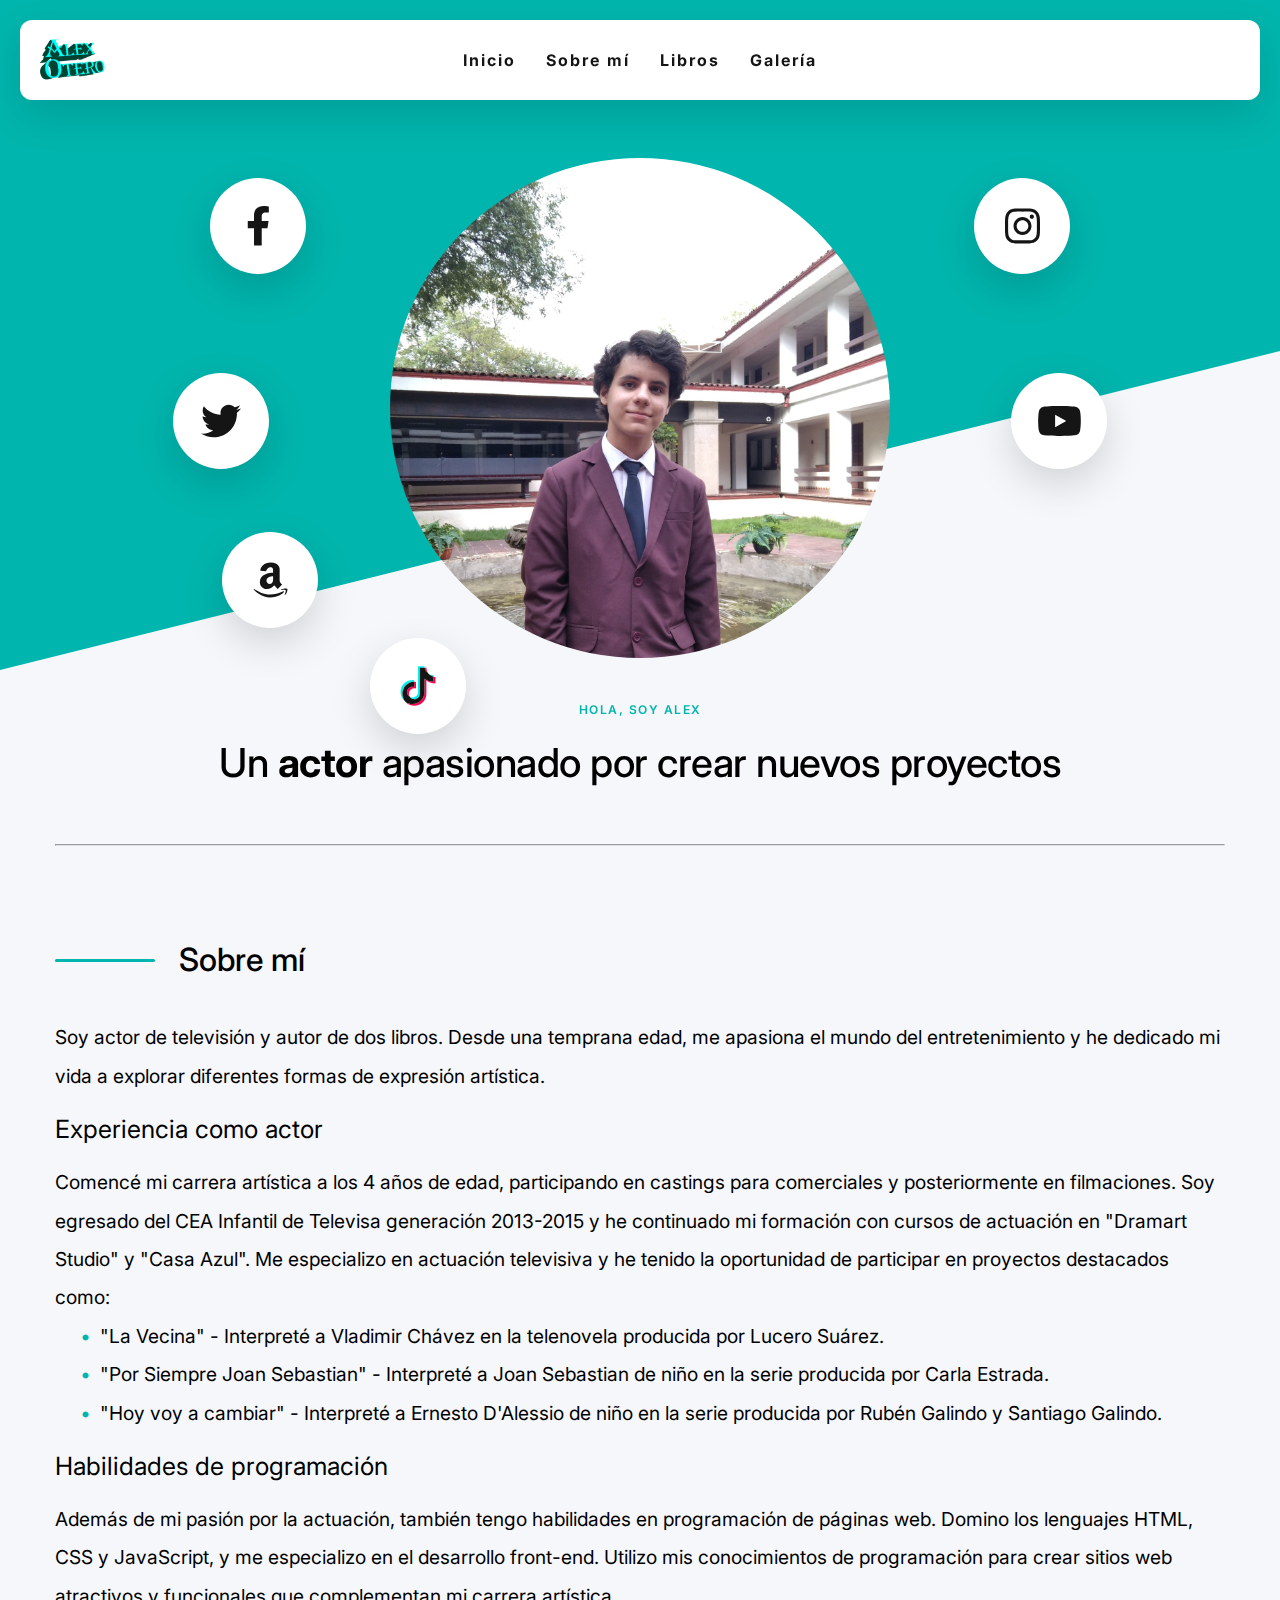
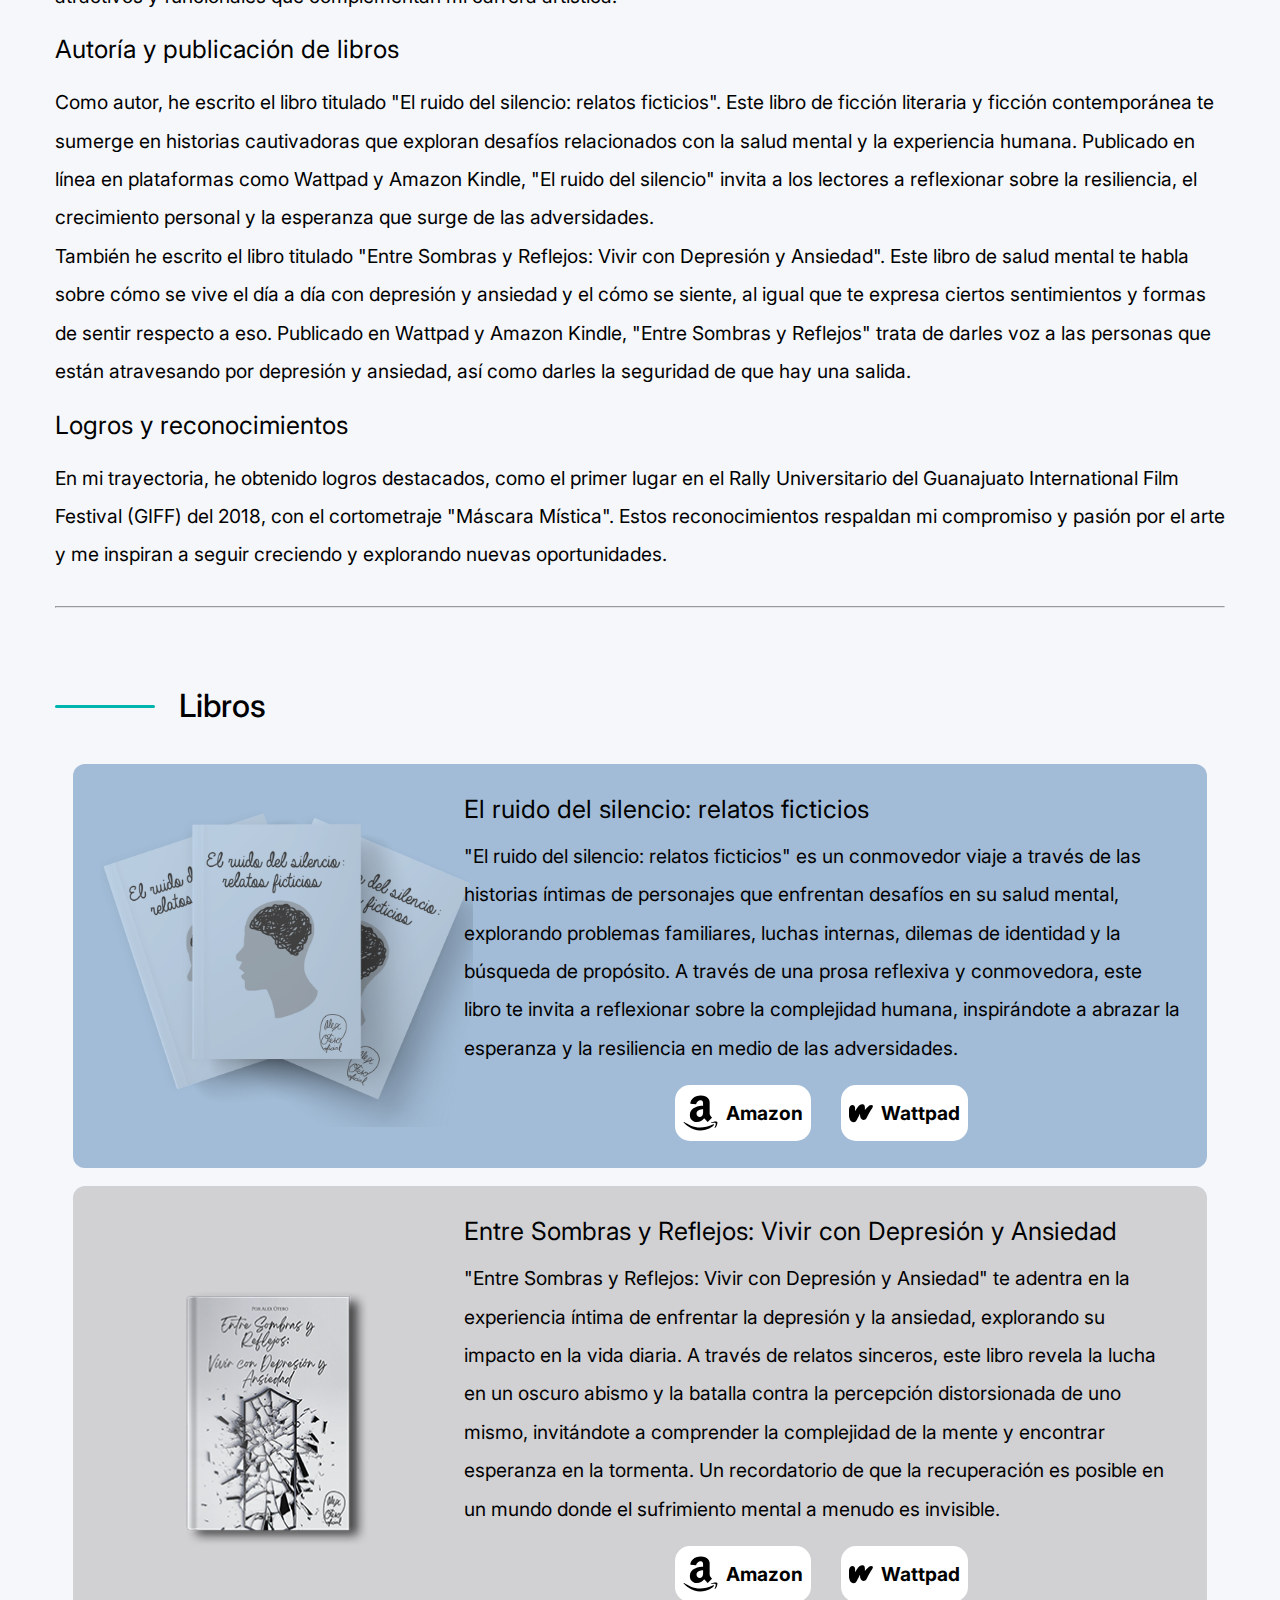
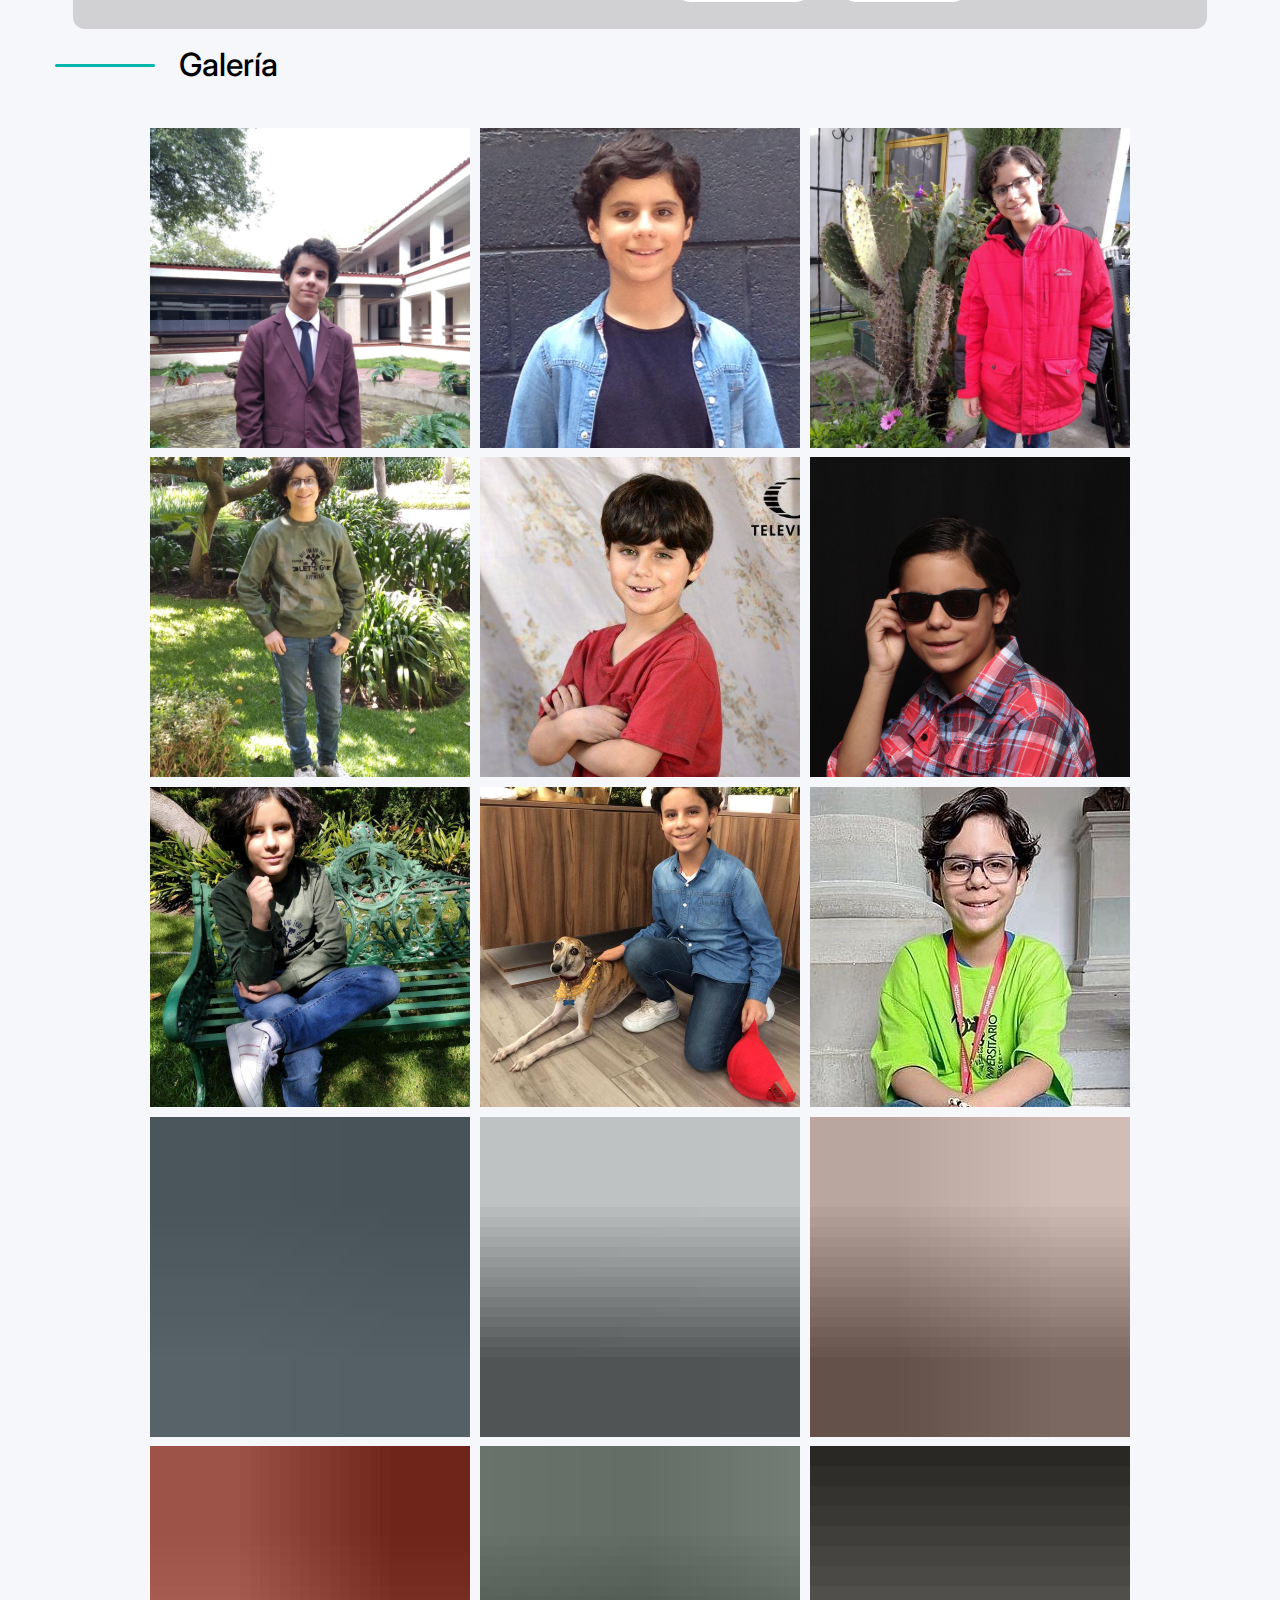
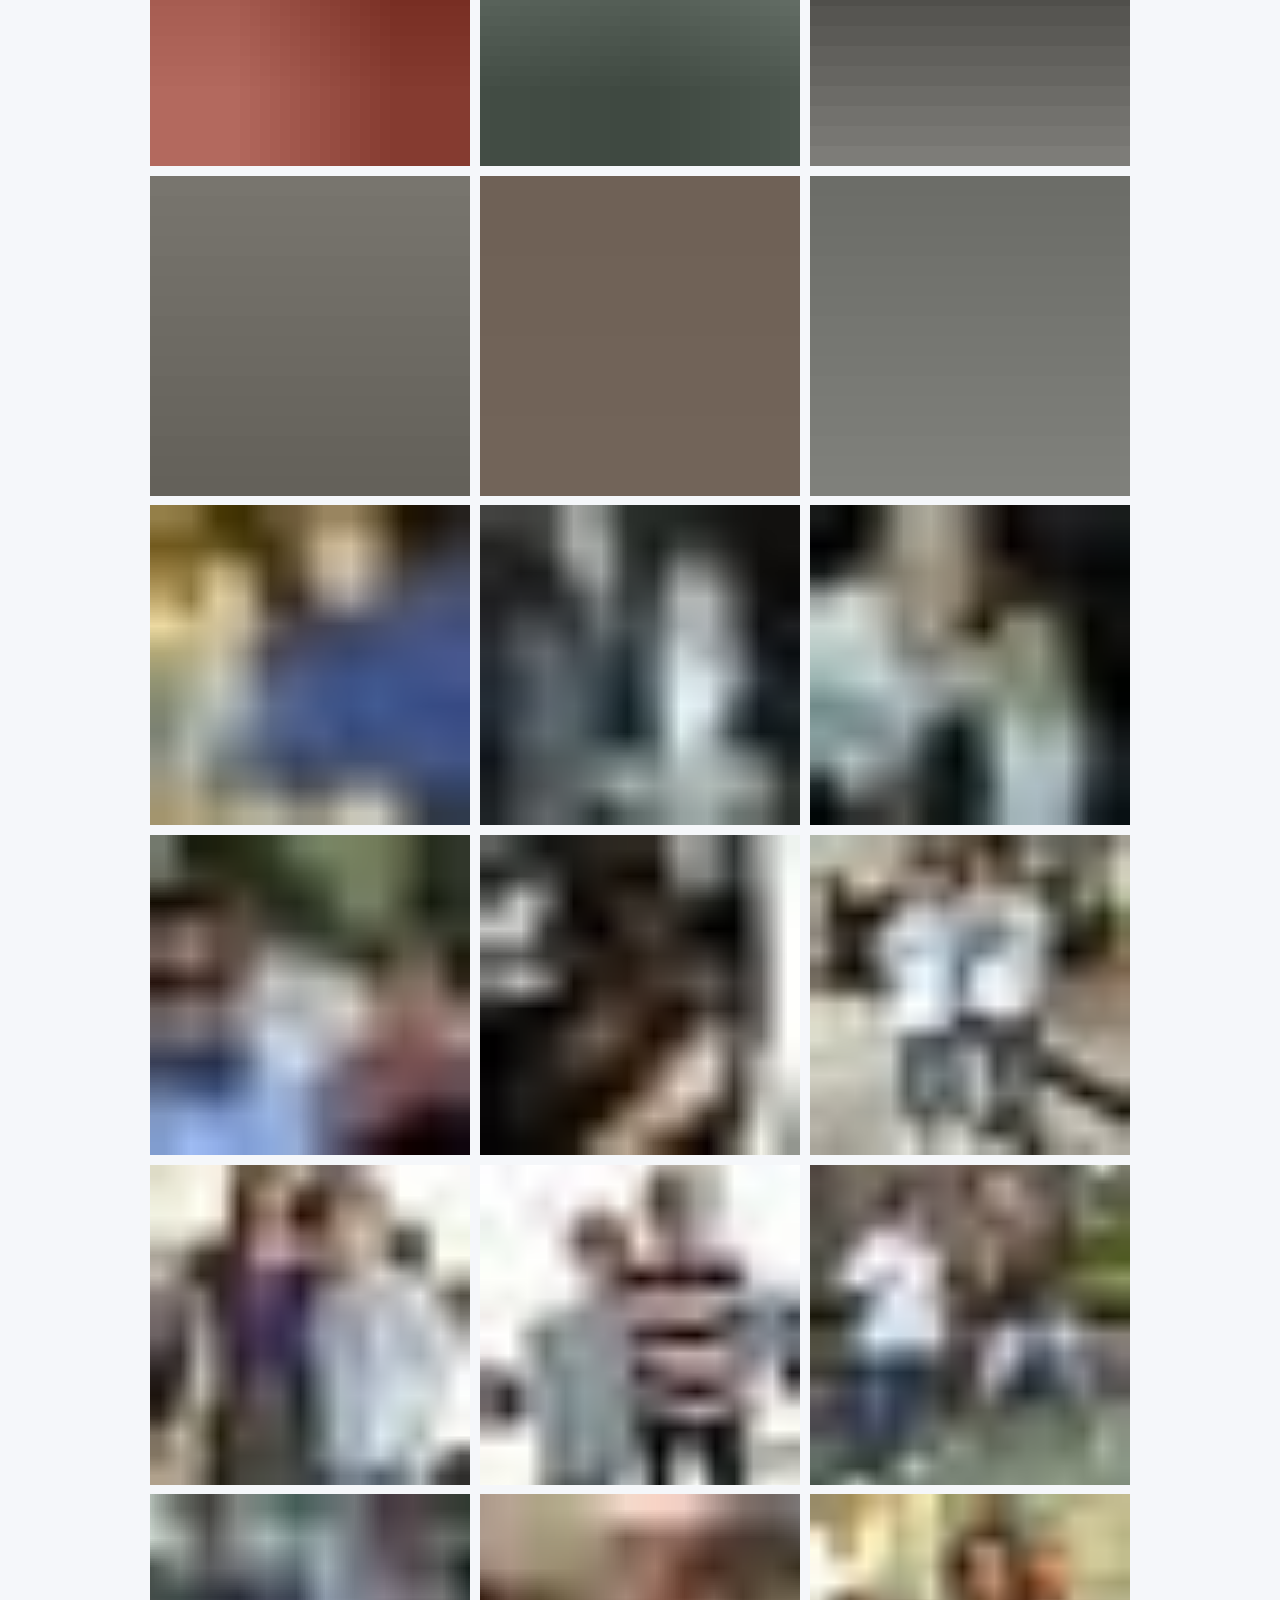
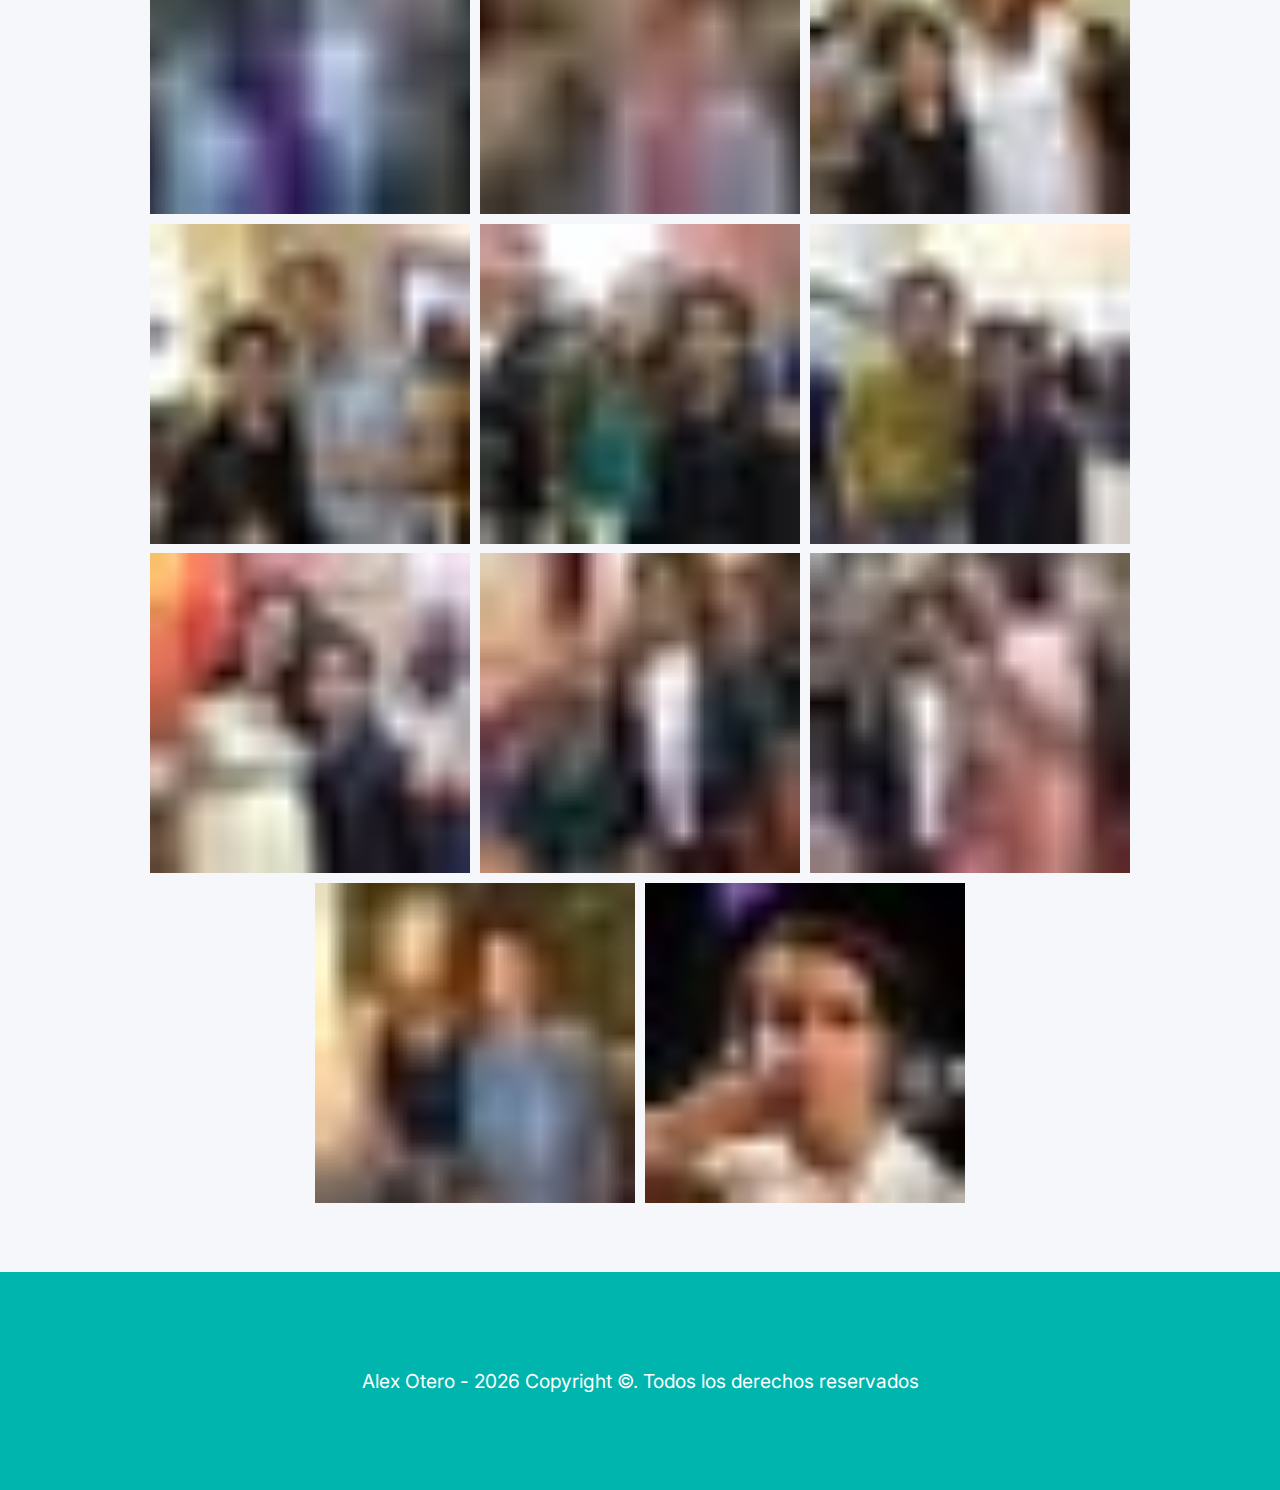
==== commit 723469d0: "Anxiety photo" ====
--- a/index.html
+++ b/index.html
@@ -210,6 +210,7 @@
 				<div class="blur-load" style="background-image: url('https://alexoterooficial.github.io/assets/35_s-min.jpg')"><img class="gallery_img" src="https://alexoterooficial.github.io/assets/35.jpg" alt="Alex Otero Acompañado" loading="lazy"></div>
 				<div class="blur-load" style="background-image: url('https://alexoterooficial.github.io/assets/36_s-min.jpg')"><img class="gallery_img" src="https://alexoterooficial.github.io/assets/36.jpg" alt="Alex Otero Acompañado" loading="lazy"></div>
 				<div class="blur-load" style="background-image: url('https://alexoterooficial.github.io/assets/37_s-min.jpg')"><img class="gallery_img" src="https://alexoterooficial.github.io/assets/37.jpg" alt="Alex Otero Acompañado" loading="lazy"></div>				
+				<div class="blur-load" style="background-image: url('https://alexoterooficial.github.io/assets/38_s-min.jpg')"><img class="gallery_img" src="https://alexoterooficial.github.io/assets/38.jpg" alt="Hablemos de Salud Mental | Alex Otero" loading="lazy"></div>				
 			</div>
 		</div>
 	</div>
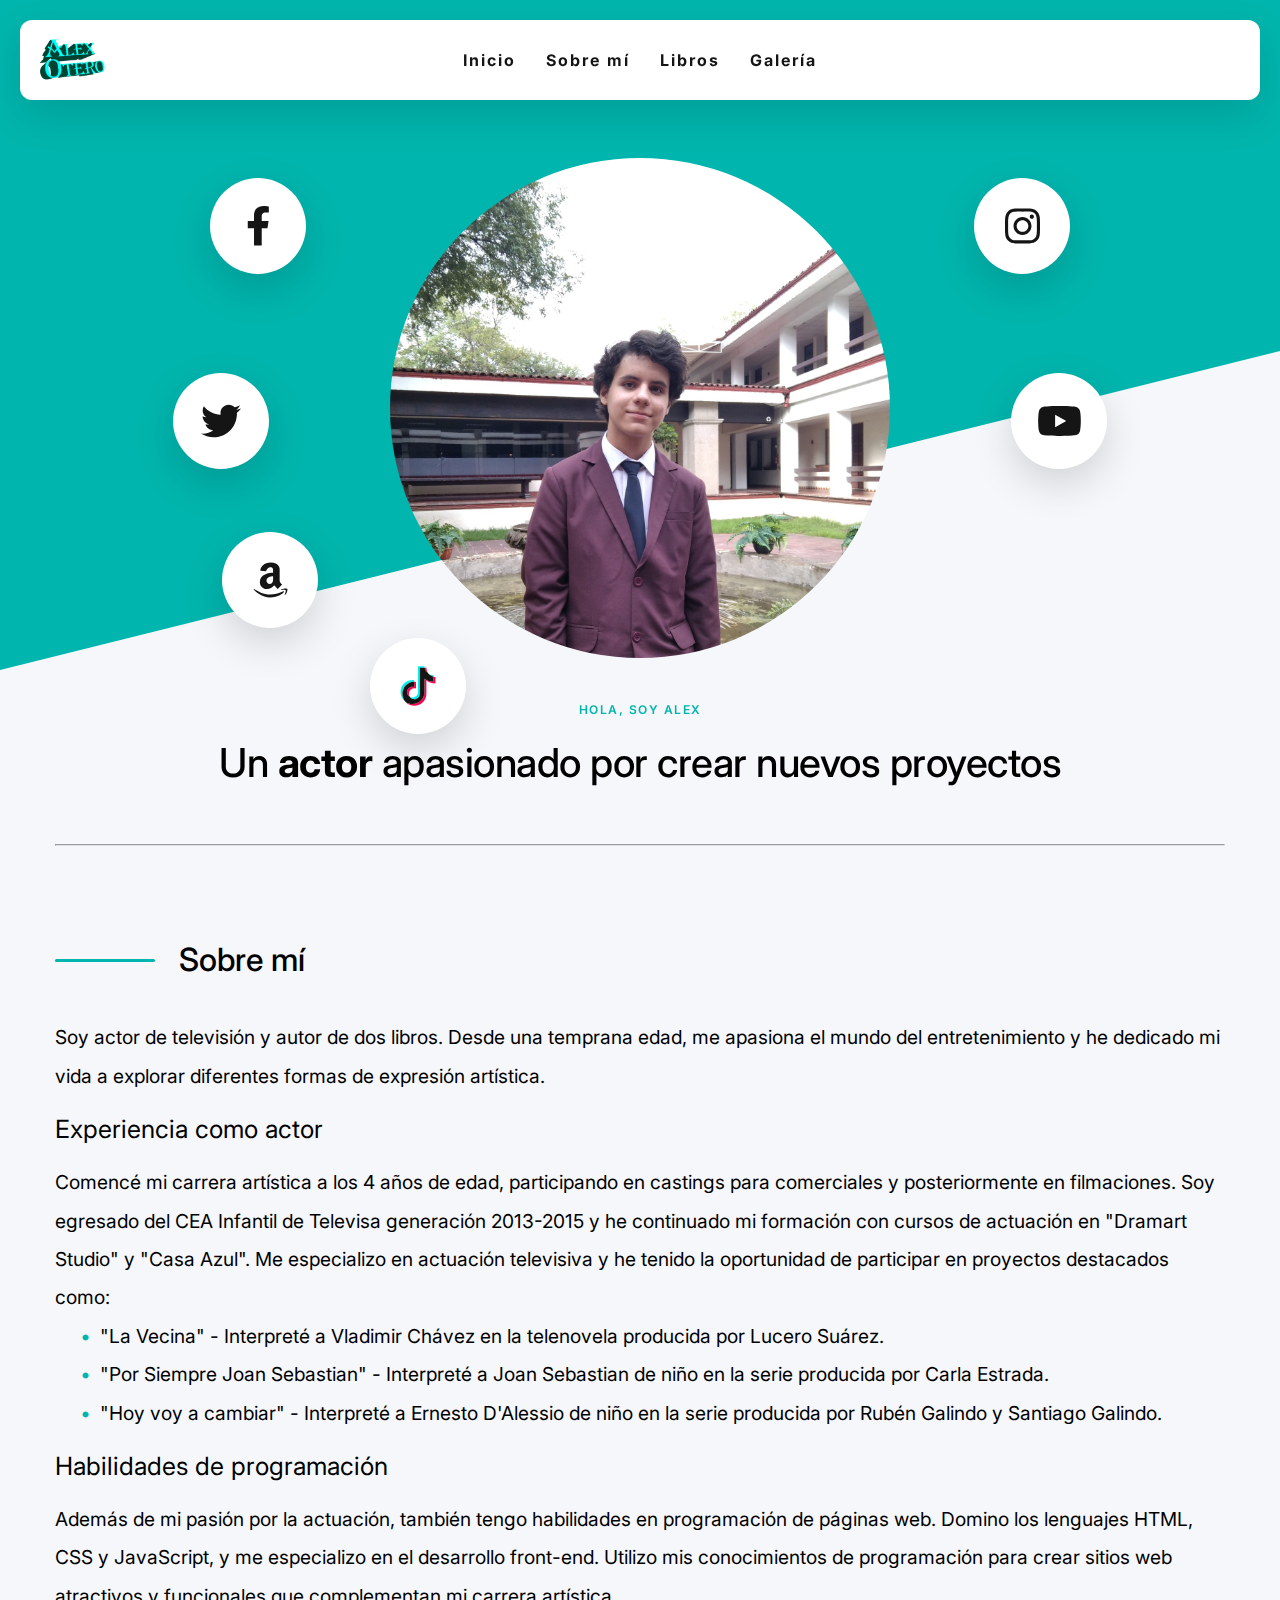
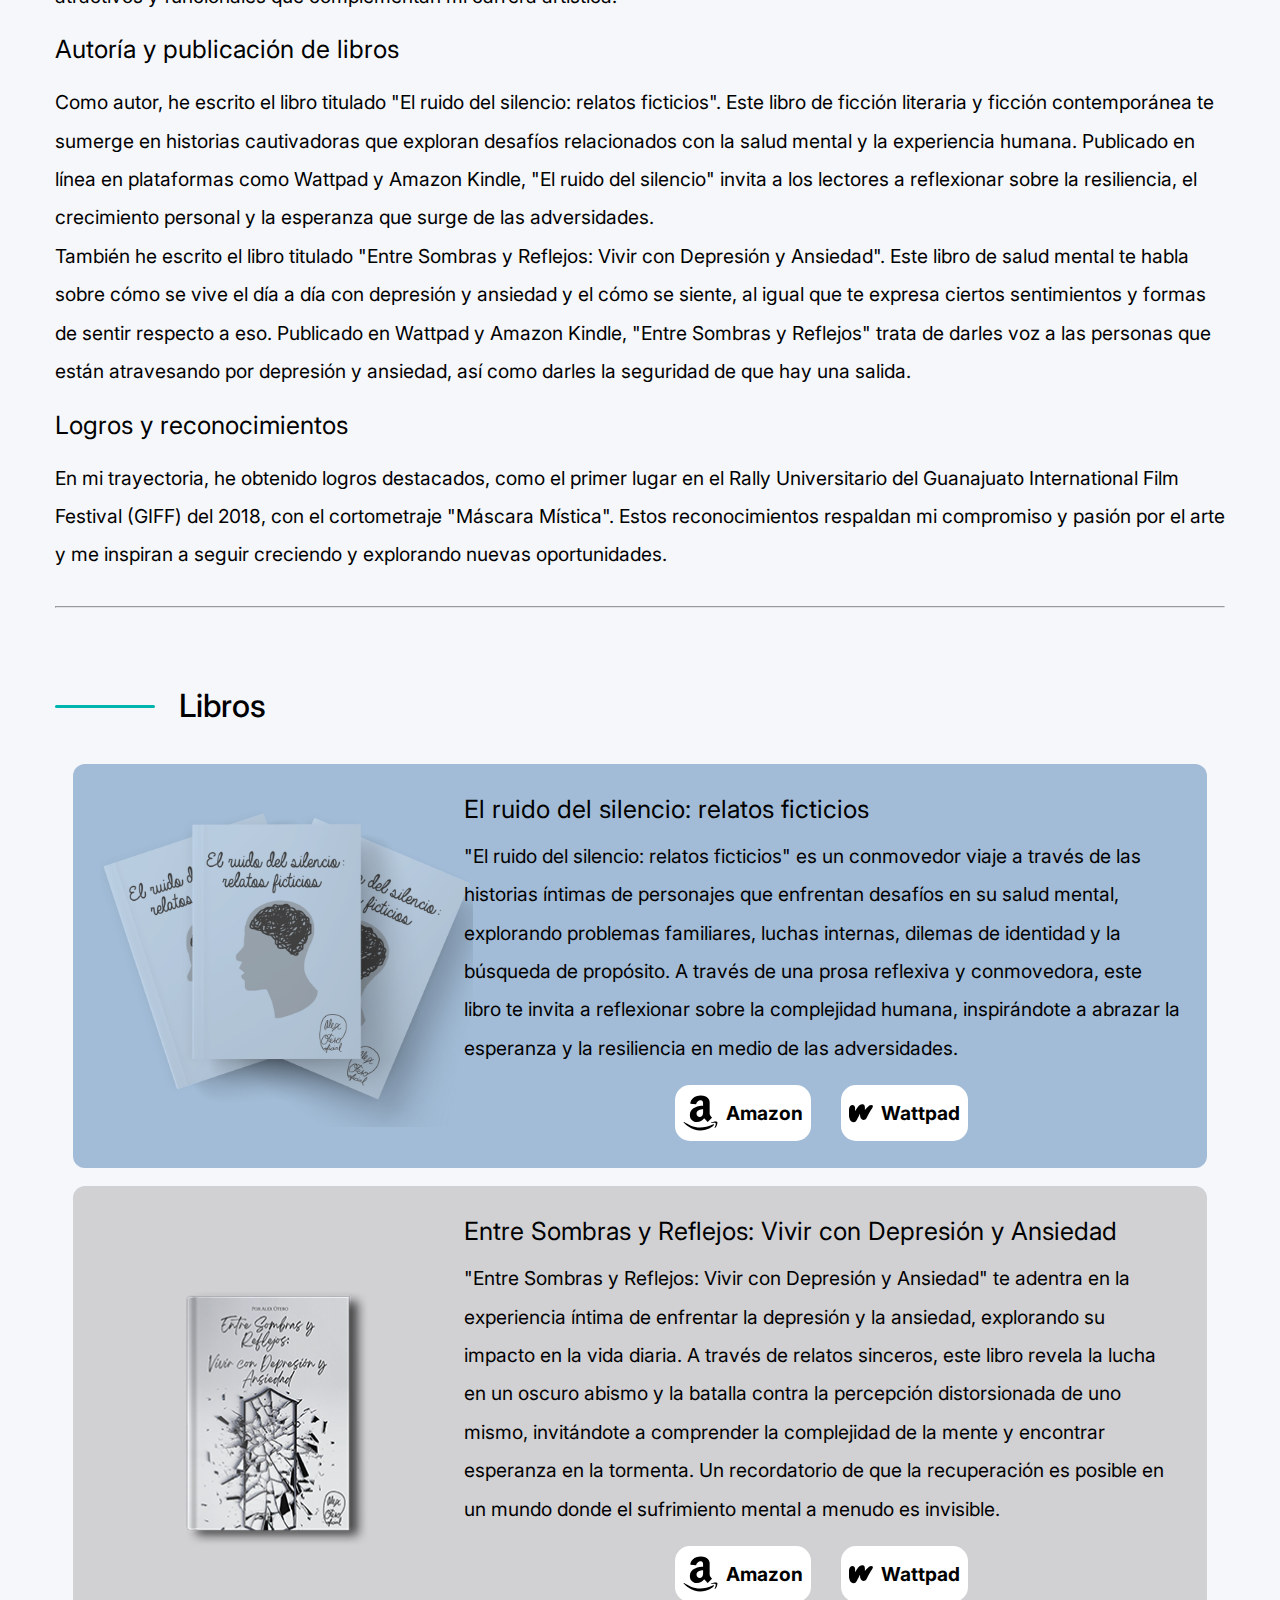
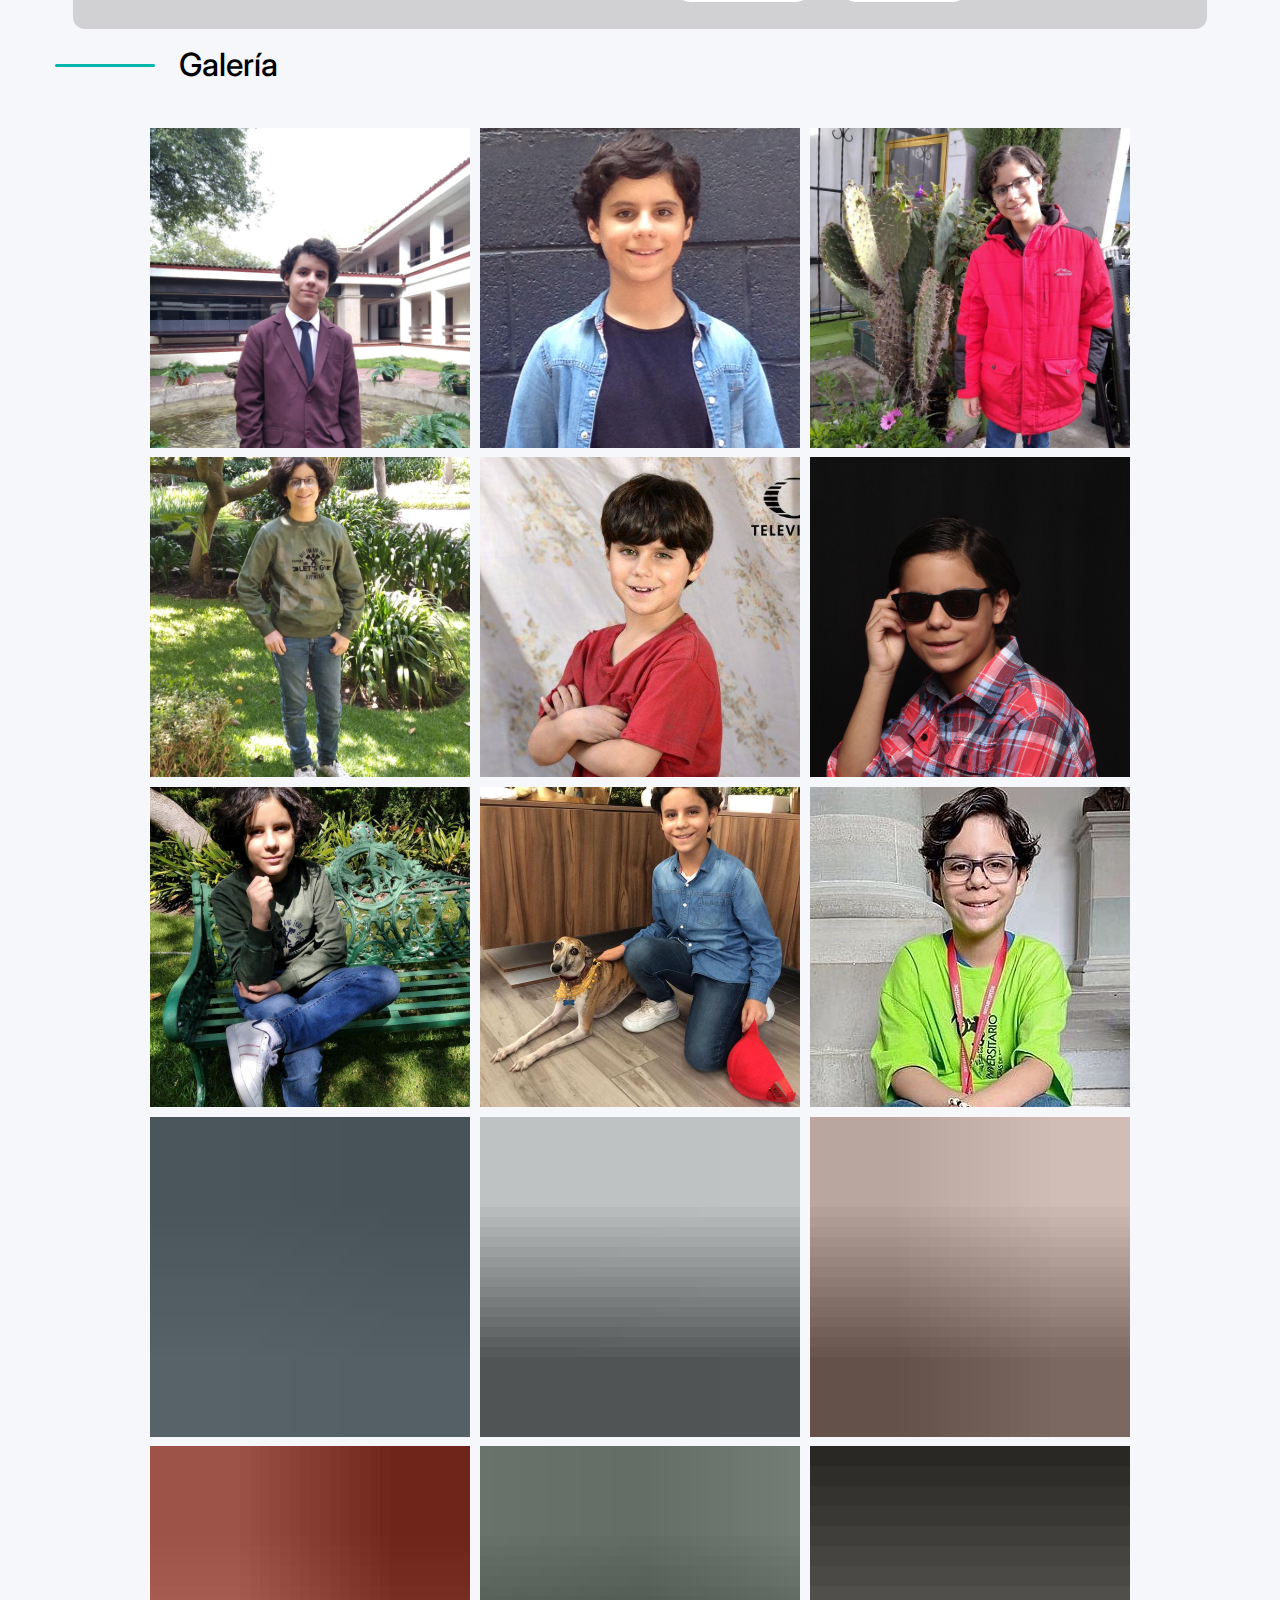
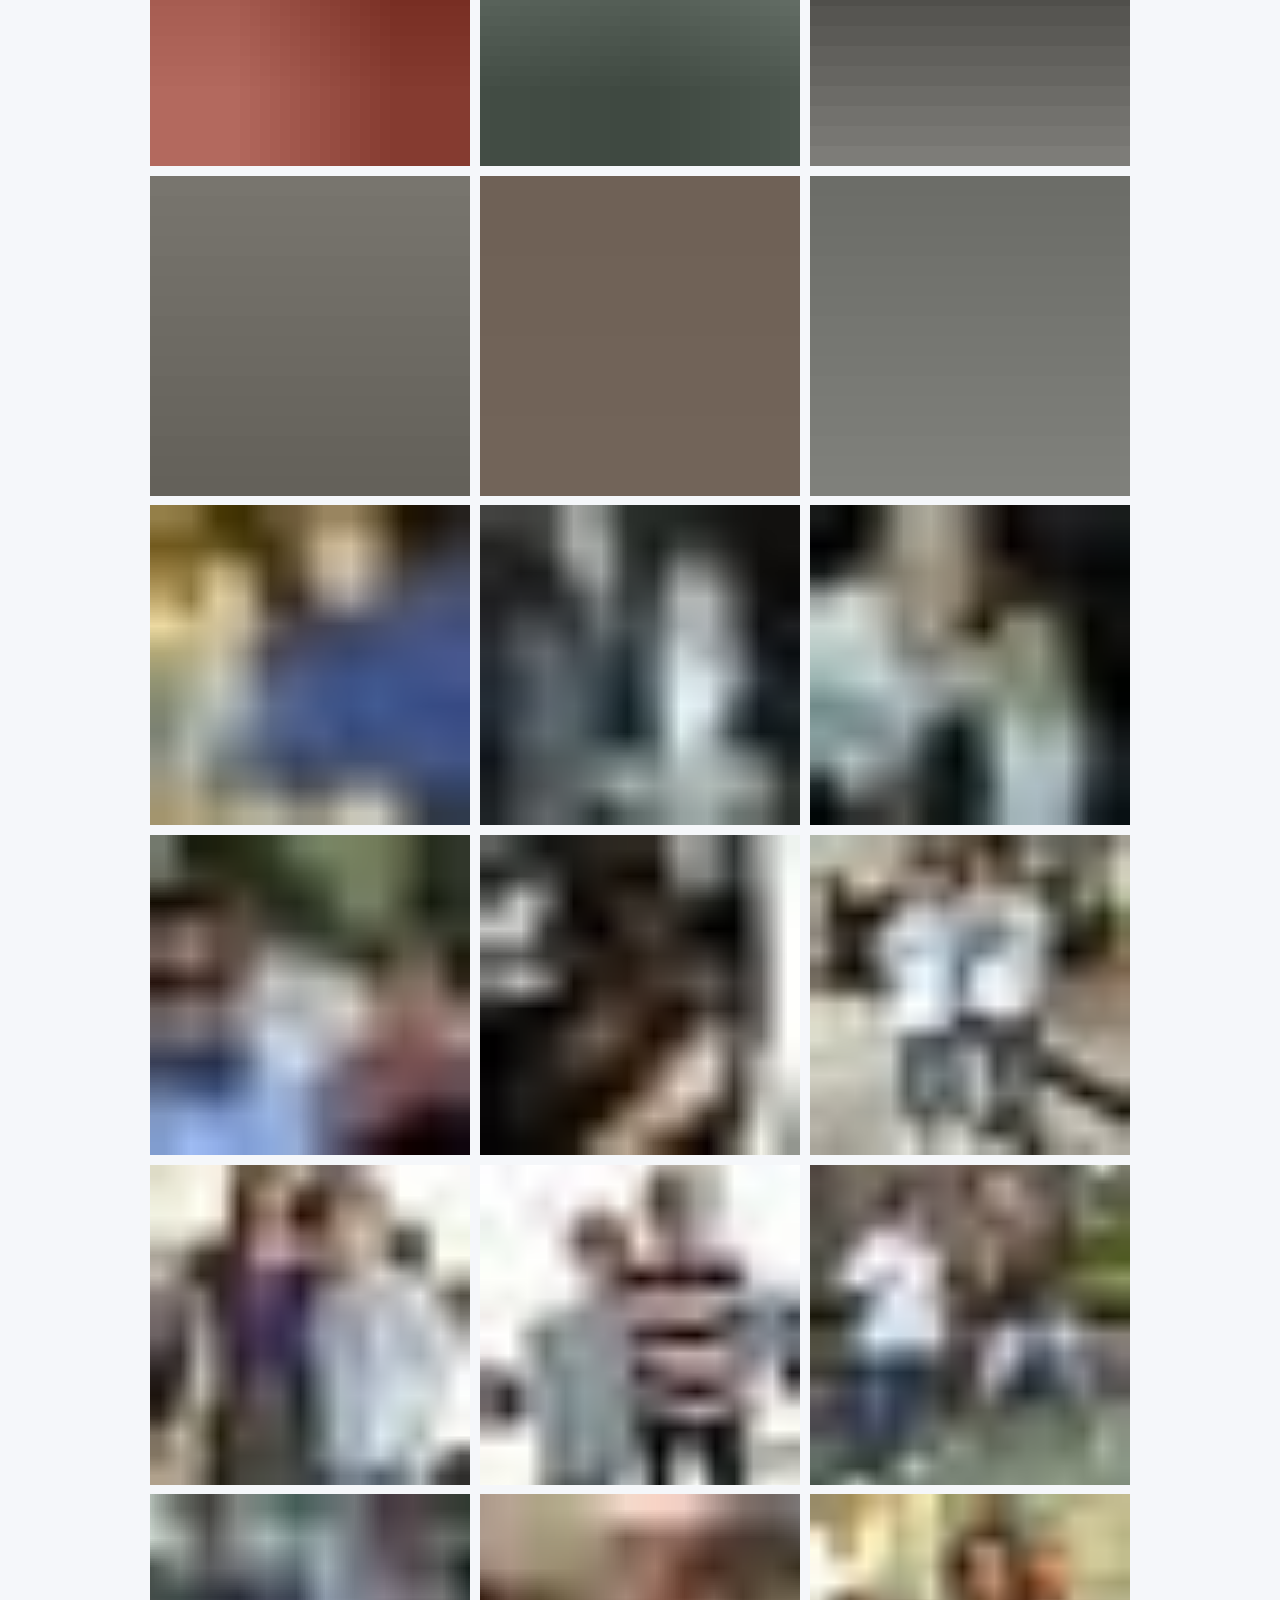
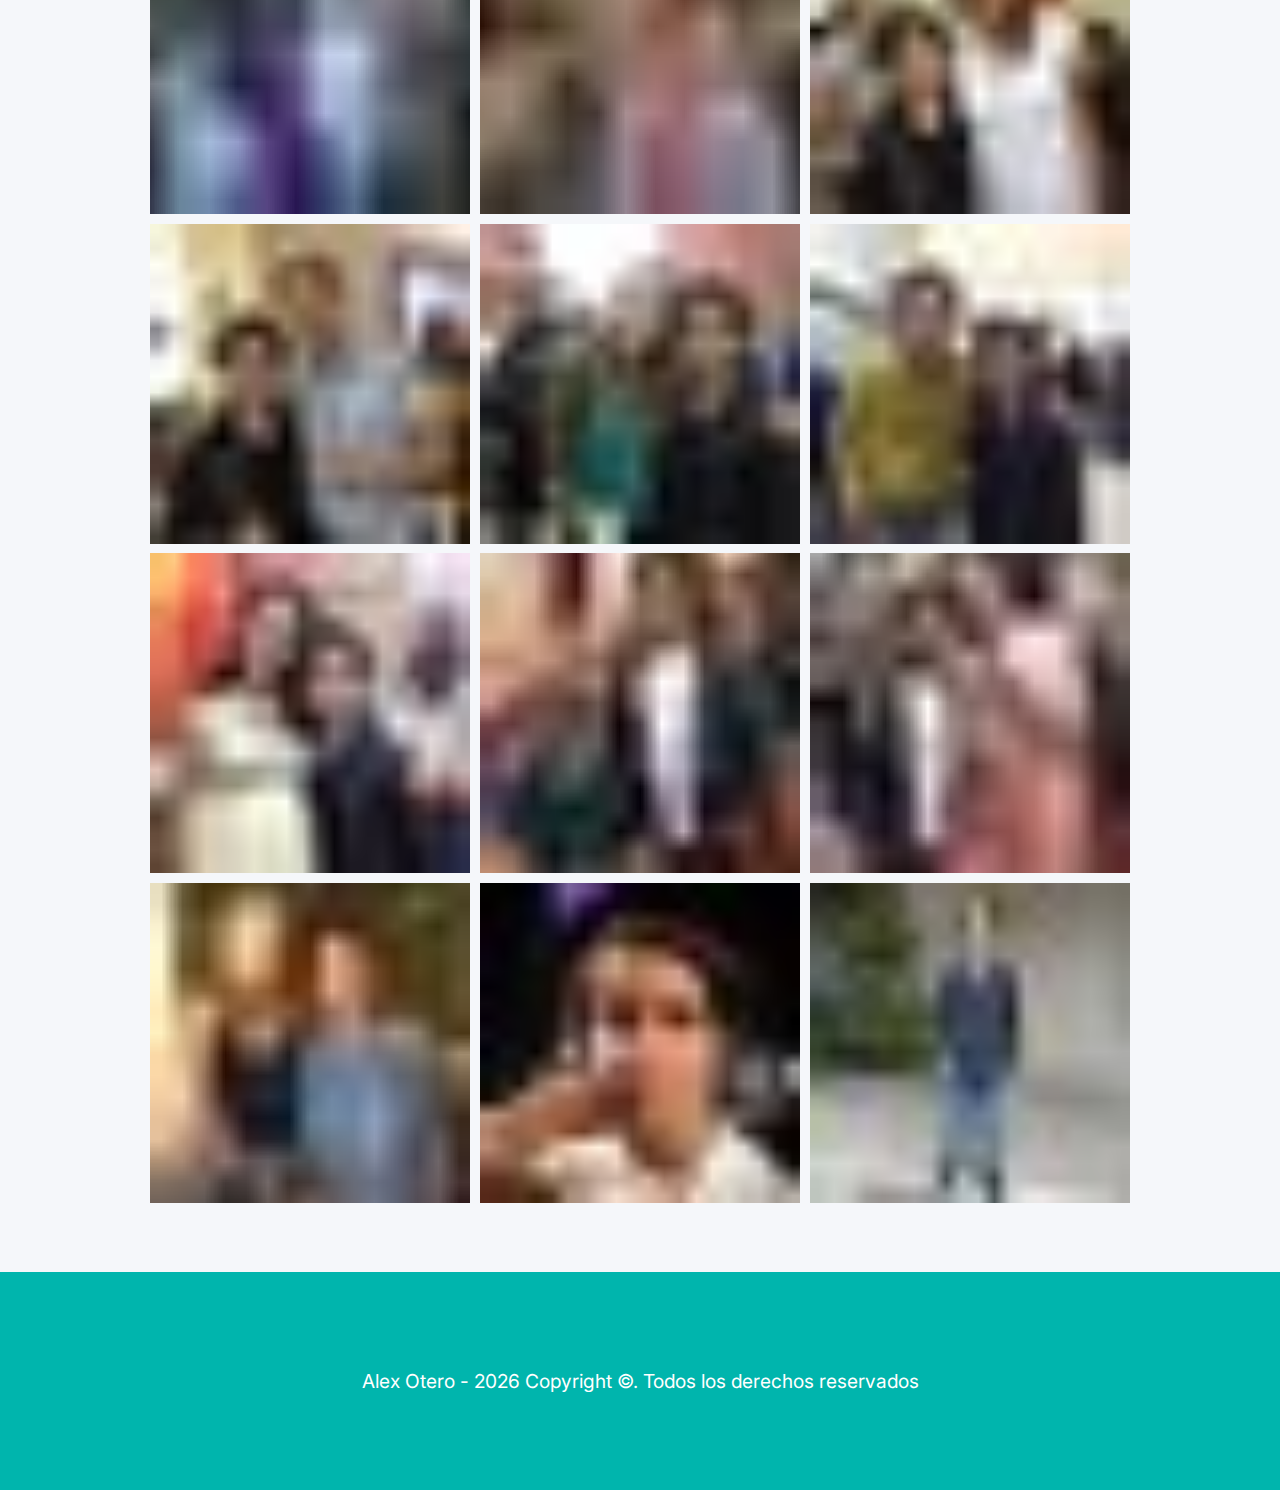
==== commit 6513936c: "Winter" ====
--- a/index.html
+++ b/index.html
@@ -210,7 +210,8 @@
 				<div class="blur-load" style="background-image: url('https://alexoterooficial.github.io/assets/35_s-min.jpg')"><img class="gallery_img" src="https://alexoterooficial.github.io/assets/35.jpg" alt="Alex Otero Acompañado" loading="lazy"></div>
 				<div class="blur-load" style="background-image: url('https://alexoterooficial.github.io/assets/36_s-min.jpg')"><img class="gallery_img" src="https://alexoterooficial.github.io/assets/36.jpg" alt="Alex Otero Acompañado" loading="lazy"></div>
 				<div class="blur-load" style="background-image: url('https://alexoterooficial.github.io/assets/37_s-min.jpg')"><img class="gallery_img" src="https://alexoterooficial.github.io/assets/37.jpg" alt="Alex Otero Acompañado" loading="lazy"></div>				
-				<div class="blur-load" style="background-image: url('https://alexoterooficial.github.io/assets/38_s-min.jpg')"><img class="gallery_img" src="https://alexoterooficial.github.io/assets/38.jpg" alt="Hablemos de Salud Mental | Alex Otero" loading="lazy"></div>				
+				<div class="blur-load" style="background-image: url('https://alexoterooficial.github.io/assets/38_s-min.jpg')"><img class="gallery_img" src="https://alexoterooficial.github.io/assets/38.jpg" alt="Hablemos de Salud Mental | Alex Otero" loading="lazy"></div>	
+				<div class="blur-load" style="background-image: url('https://alexoterooficial.github.io/assets/39_s-min.jpg')"><img class="gallery_img" src="https://alexoterooficial.github.io/assets/39.jpg" alt="En el invierno, mantén estilo y clase, pero no olvides cuidar tu ánimo ❄️✨. Añade luz y apoyo a tu vida, ¡brilla con calidez en cada momento! 🤍" loading="lazy"></div>			
 			</div>
 		</div>
 	</div>
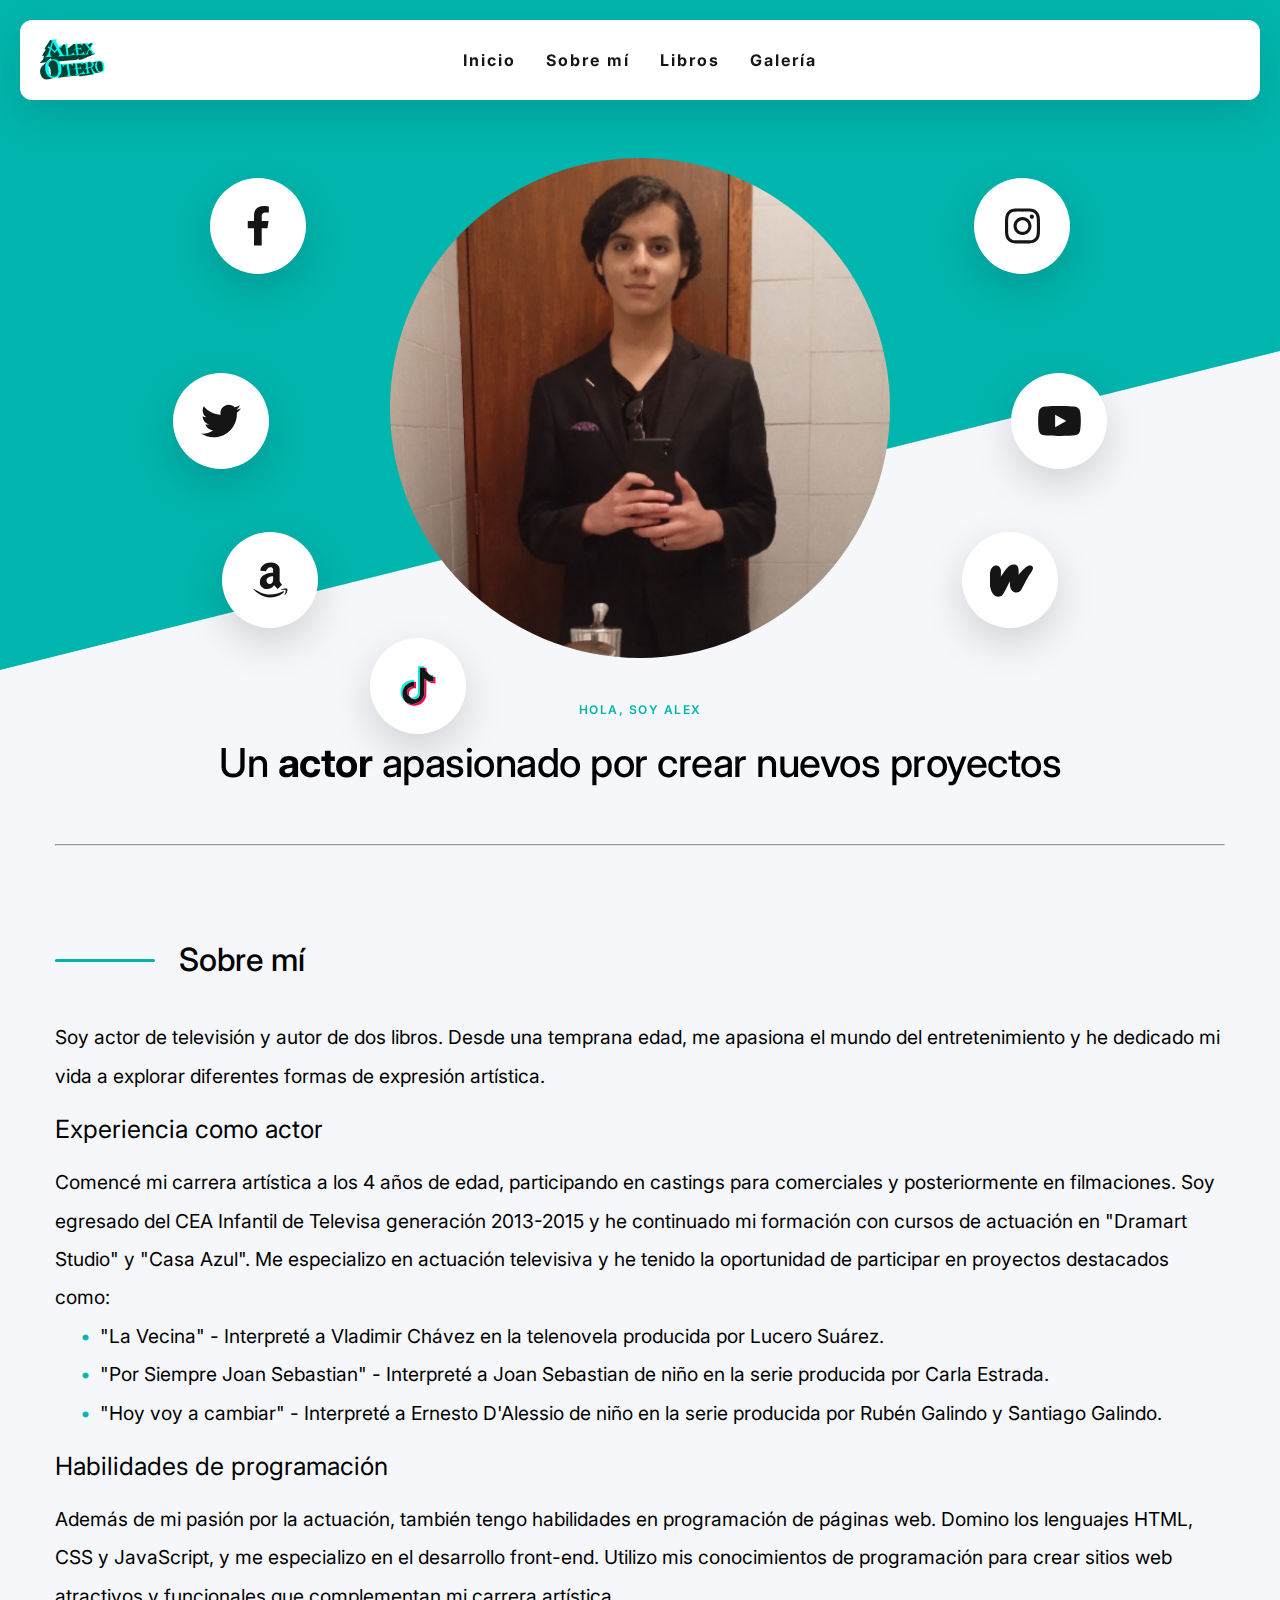
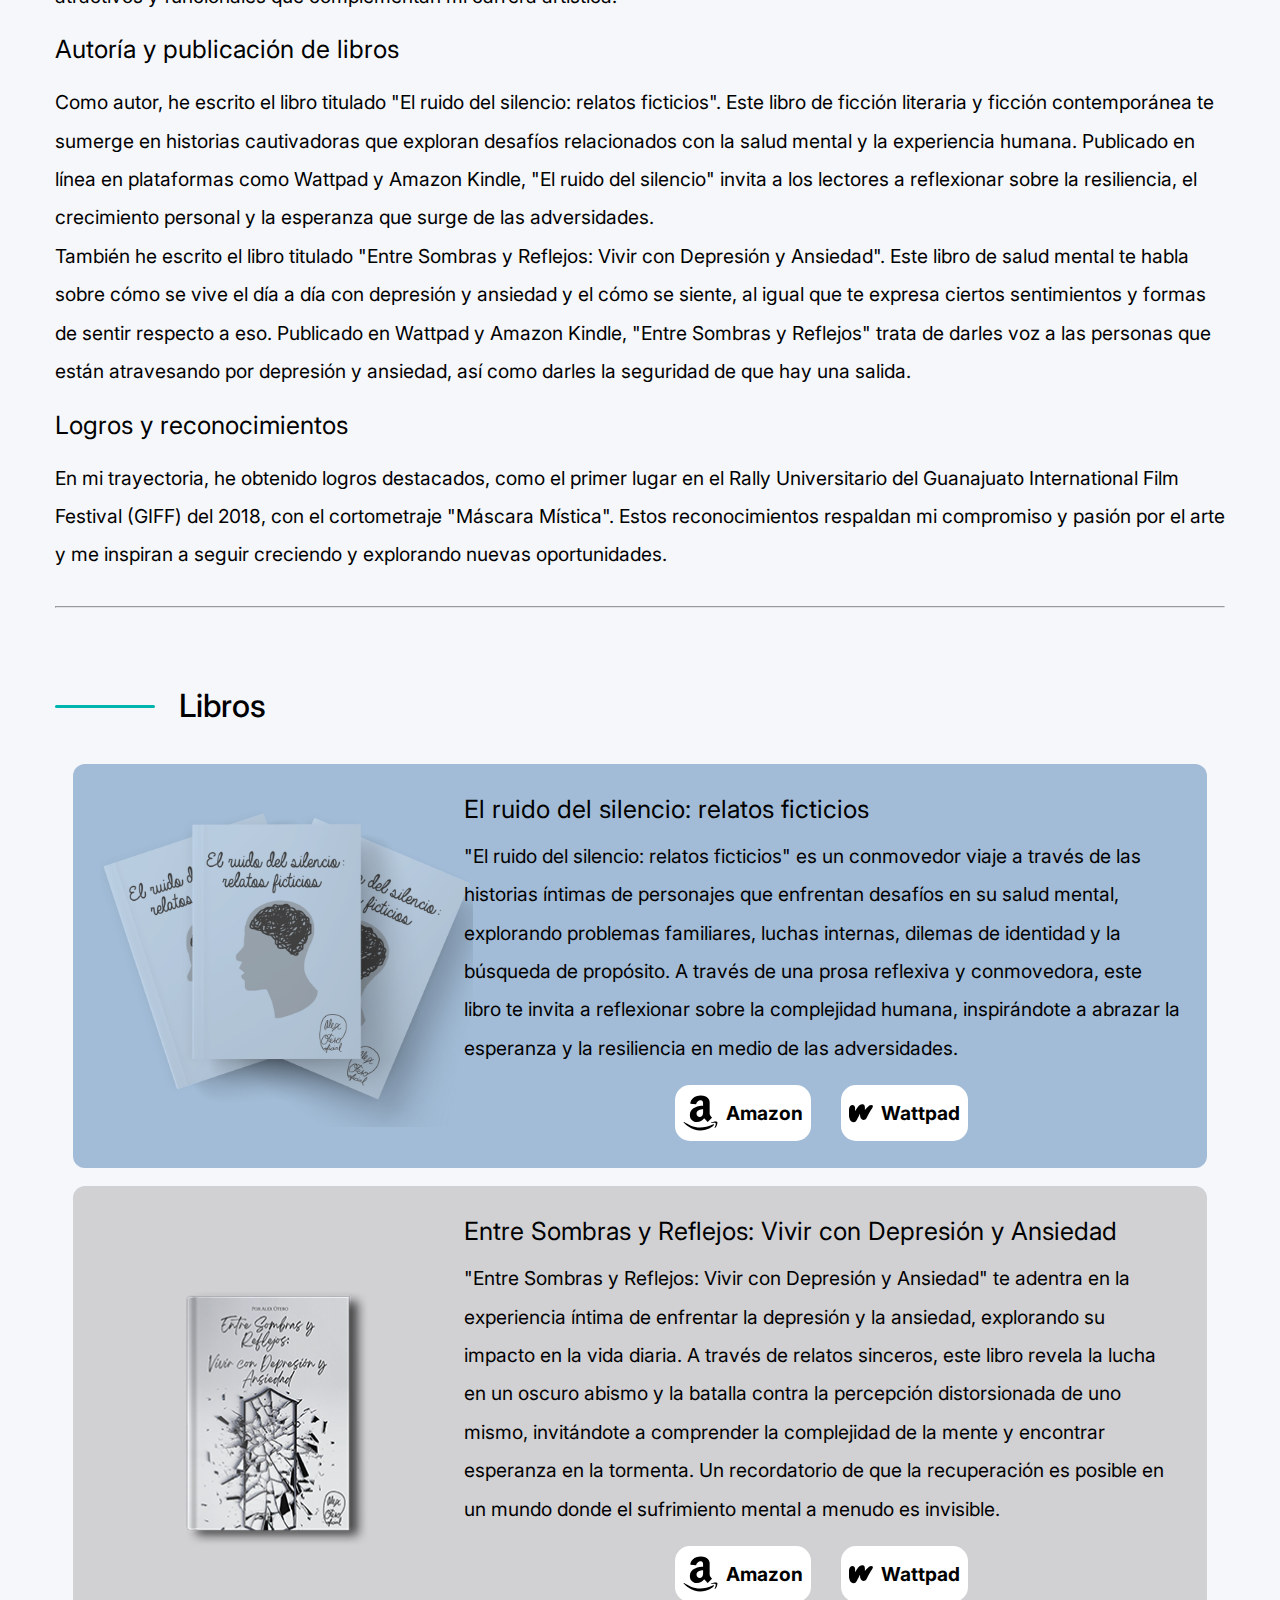
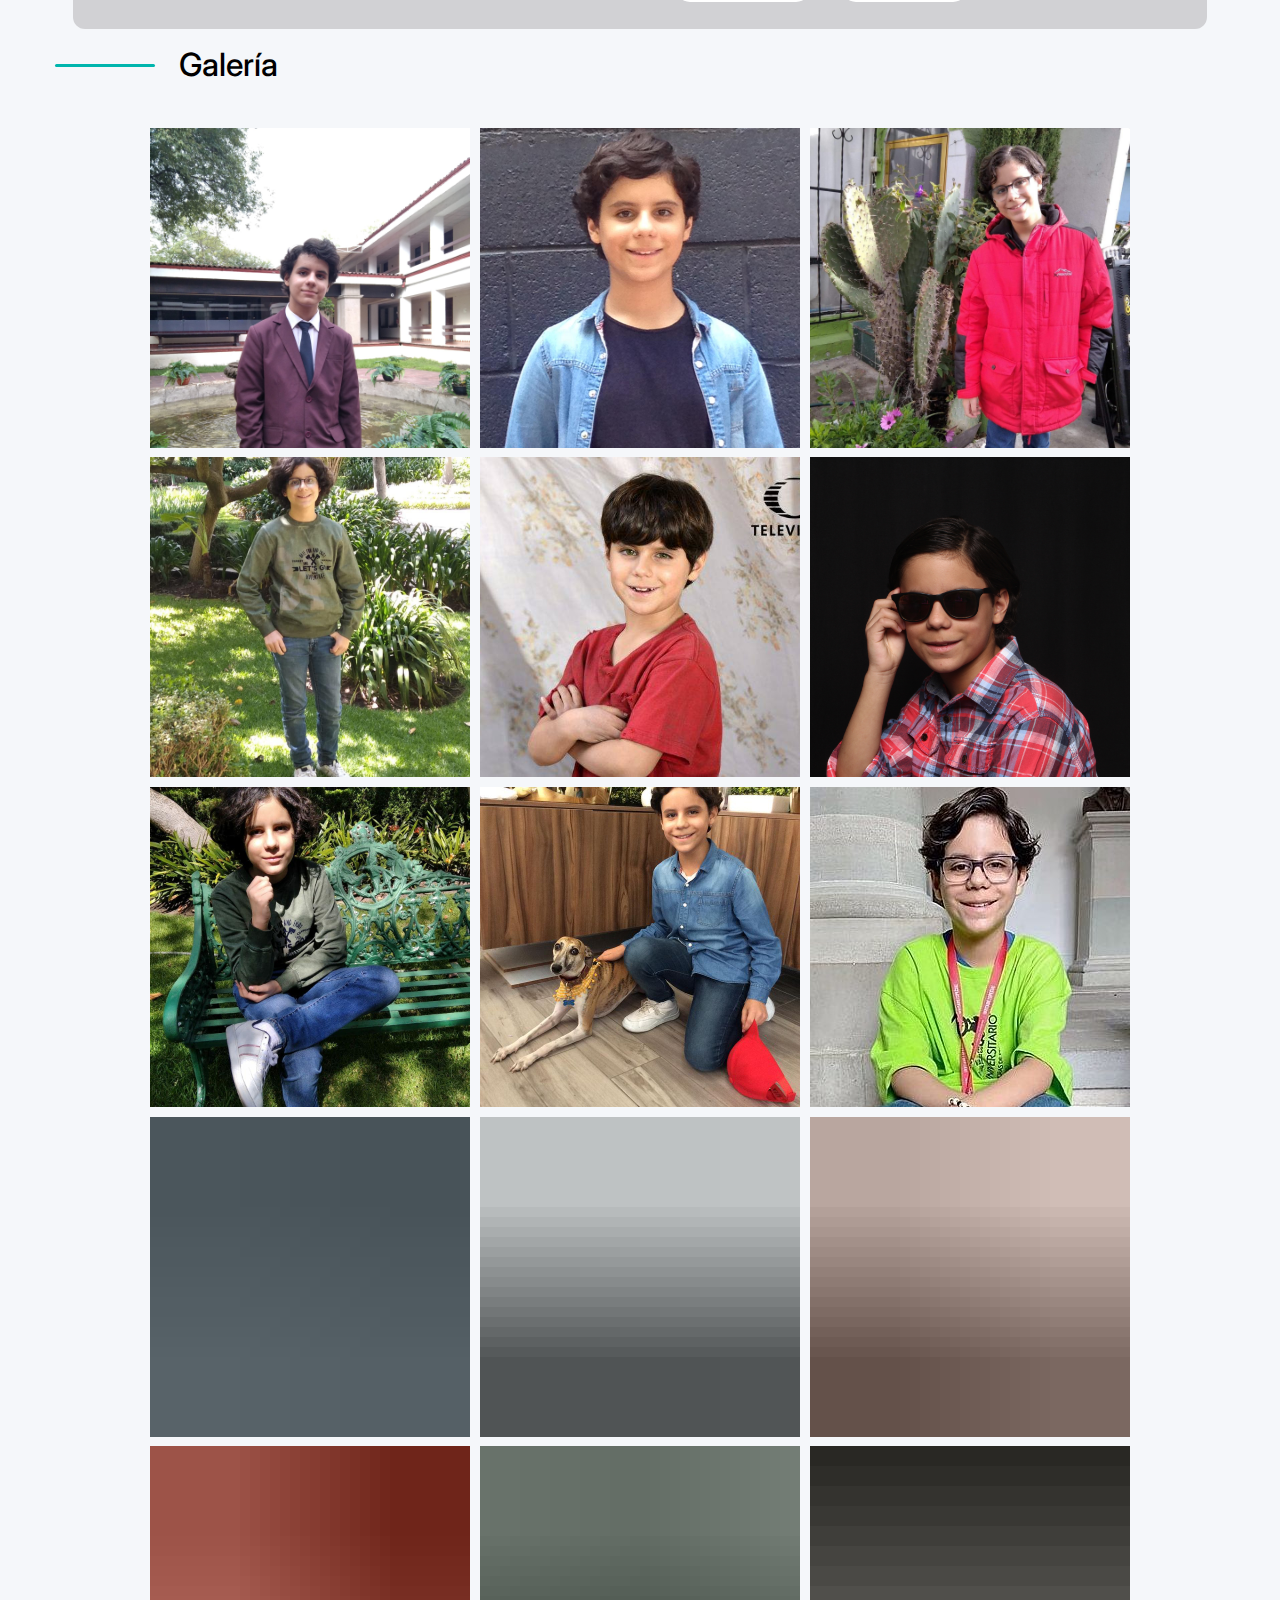
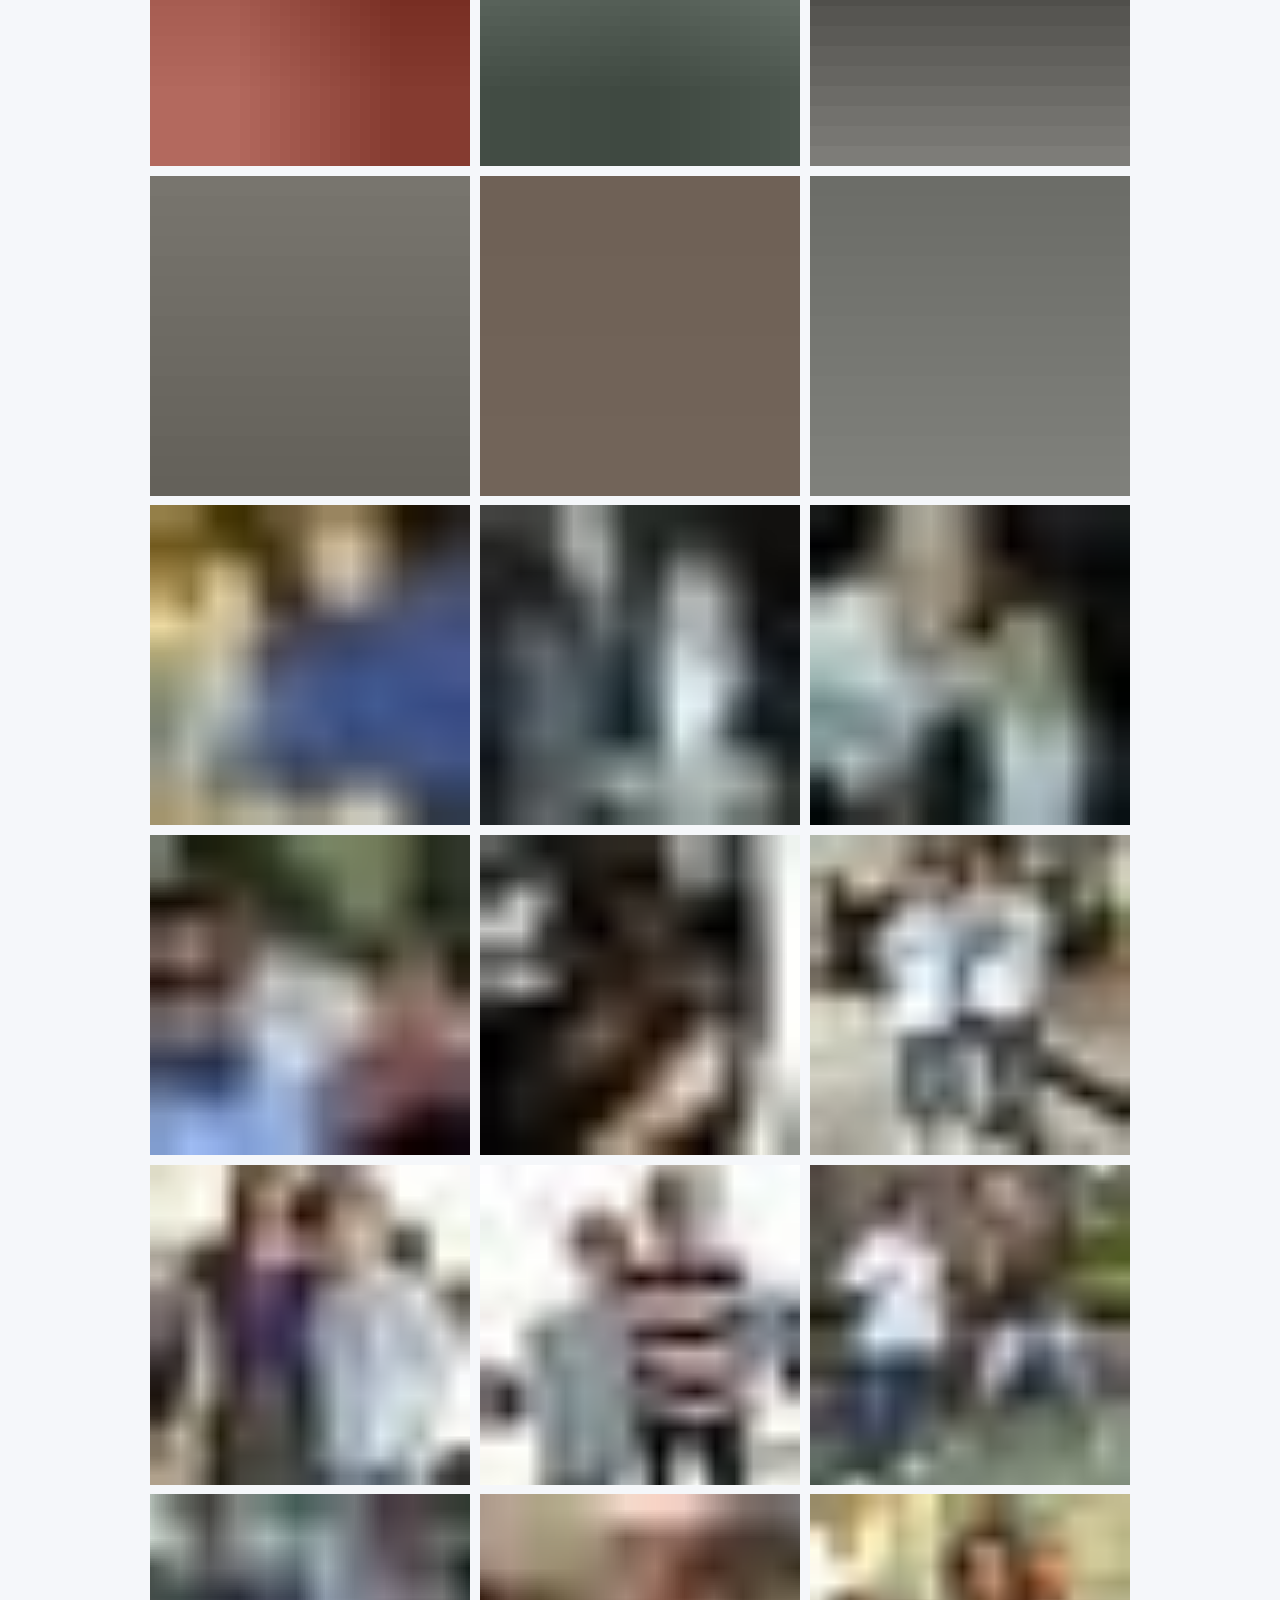
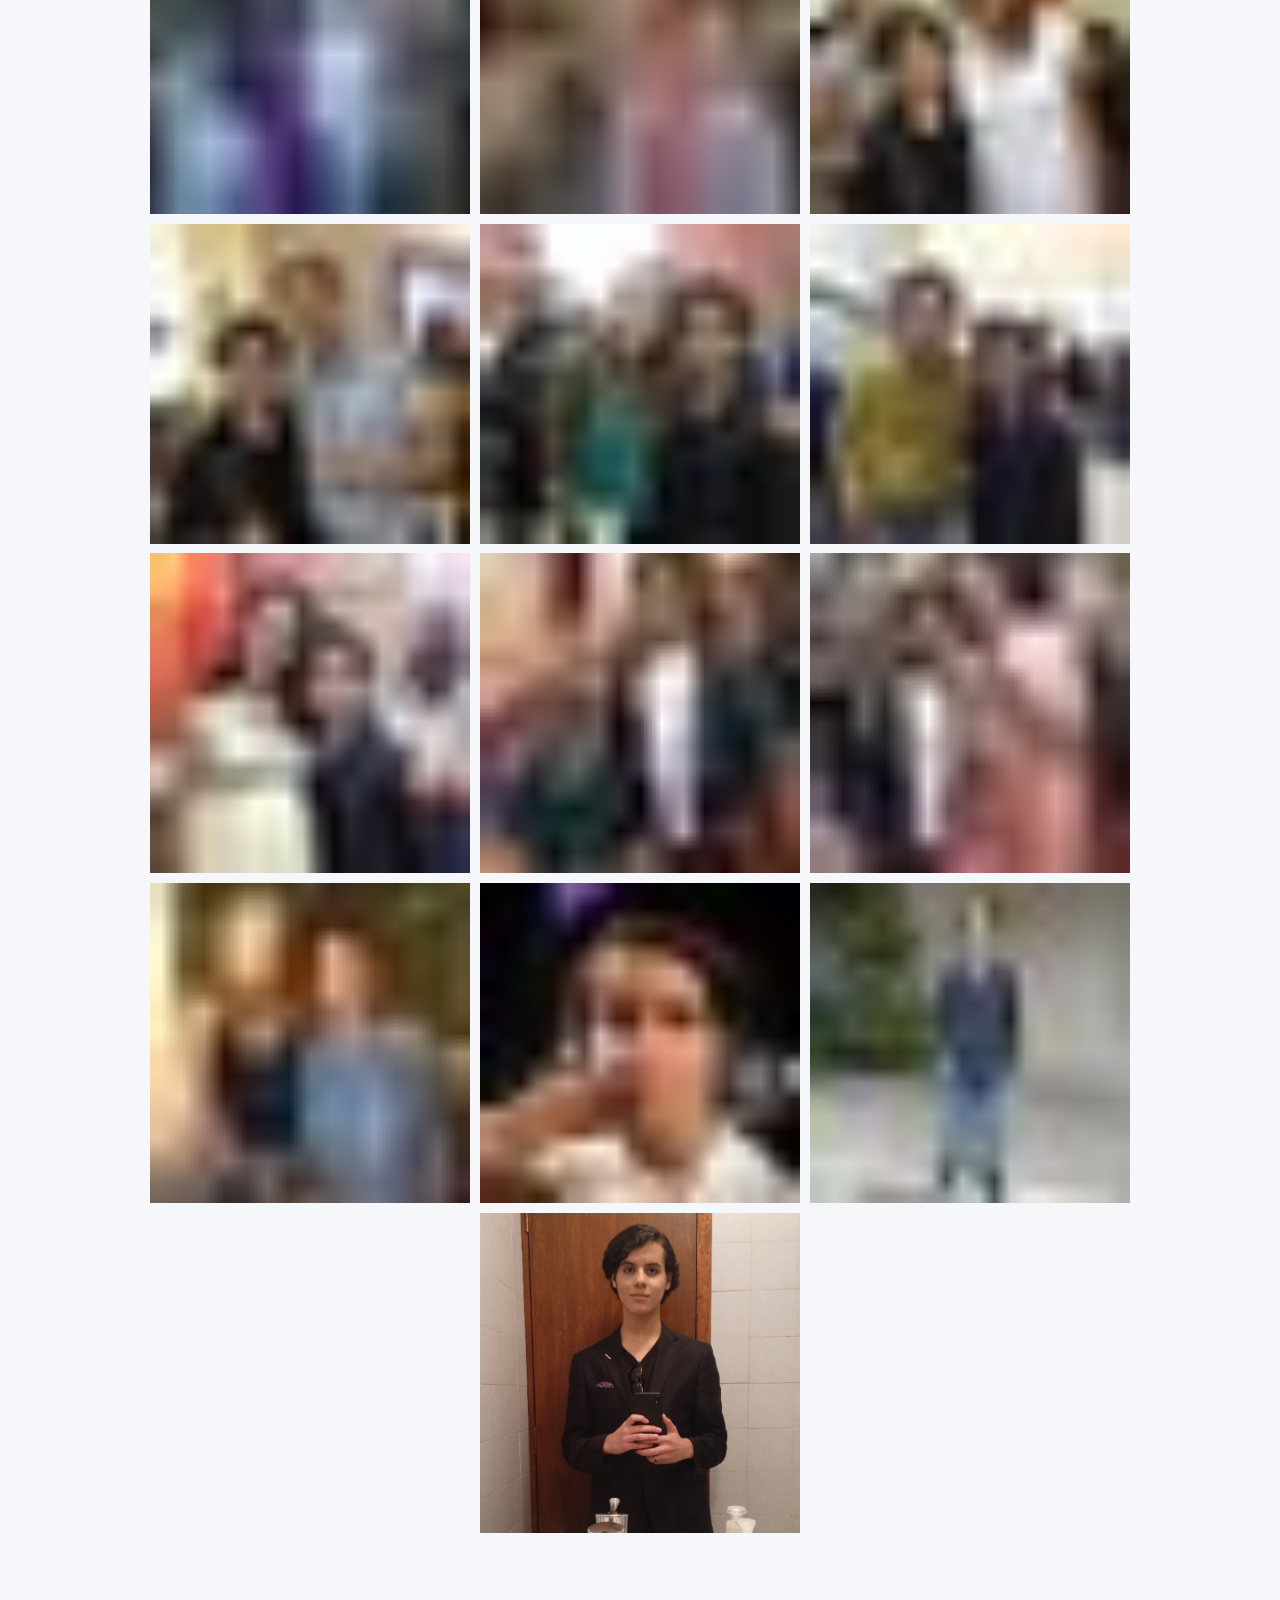
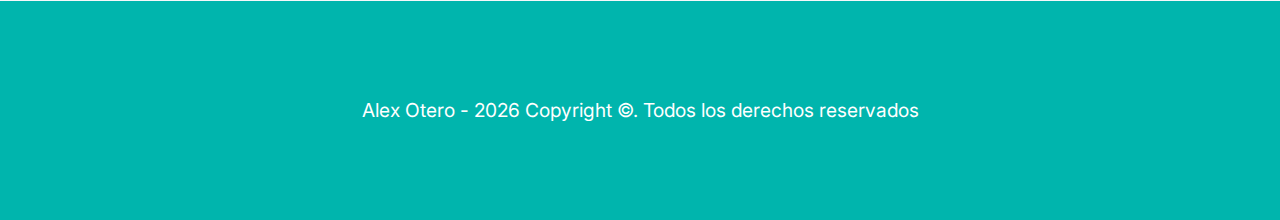
==== commit 3042b952: "New picture" ====
--- a/index.html
+++ b/index.html
@@ -57,7 +57,7 @@
 	<div id="Inicio">
 		<div class="inicio_first">
 			<div class="inicio_promo">
-				<img class="inicio-alex_img" src="https://alexoterooficial.github.io/assets/1.jpg" id="obv_element_0" alt="Alex Otero" title="Alex Otero">
+				<img class="inicio-alex_img" src="https://alexoterooficial.github.io/assets/40.jpg" id="obv_element_0" alt="Alex Otero" title="Alex Otero">
 				<a href="https://www.facebook.com/alex.otero.oficial/" id="obv_element_2" target="blank" title="Facebook" class="bubble _1"><i><svg class="symbols" viewBox="0 0 315 520"><path d="M279.14 288l14.22-92.66h-88.91v-60.13c0-25.35 12.42-50.06 52.24-50.06h40.42V6.26S260.43 0 225.36 0c-73.22 0-121.08 44.38-121.08 124.72v70.62H22.89V288h81.39v224h100.17V288z"></path></svg></i></a>
 				<a href="https://twitter.com/alexoterogarcia" id="obv_element_3" target="_blank" title="Twitter" class="bubble _2"><i><svg class="symbols" viewBox="0 0 512 512"><path d="M459.37 151.716c.325 4.548.325 9.097.325 13.645 0 138.72-105.583 298.558-298.558 298.558-59.452 0-114.68-17.219-161.137-47.106 8.447.974 16.568 1.299 25.34 1.299 49.055 0 94.213-16.568 130.274-44.832-46.132-.975-84.792-31.188-98.112-72.772 6.498.974 12.995 1.624 19.818 1.624 9.421 0 18.843-1.3 27.614-3.573-48.081-9.747-84.143-51.98-84.143-102.985v-1.299c13.969 7.797 30.214 12.67 47.431 13.319-28.264-18.843-46.781-51.005-46.781-87.391 0-19.492 5.197-37.36 14.294-52.954 51.655 63.675 129.3 105.258 216.365 109.807-1.624-7.797-2.599-15.918-2.599-24.04 0-57.828 46.782-104.934 104.934-104.934 30.213 0 57.502 12.67 76.67 33.137 23.715-4.548 46.456-13.32 66.599-25.34-7.798 24.366-24.366 44.833-46.132 57.827 21.117-2.273 41.584-8.122 60.426-16.243-14.292 20.791-32.161 39.308-52.628 54.253z"></path></svg></i></a>
 				<a href="https://www.amazon.com.mx/kindle-dbs/entity/author?asin=B0CKKPCLNK" id="obv_element_4" target="_blank" title="Amazon" class="bubble _3"><i><svg class="symbols" viewBox="0 0 448 512"><path d="M257.2 162.7c-48.7 1.8-169.5 15.5-169.5 117.5 0 109.5 138.3 114 183.5 43.2 6.5 10.2 35.4 37.5 45.3 46.8l56.8-56S341 288.9 341 261.4V114.3C341 89 316.5 32 228.7 32 140.7 32 94 87 94 136.3l73.5 6.8c16.3-49.5 54.2-49.5 54.2-49.5 40.7-.1 35.5 29.8 35.5 69.1zm0 86.8c0 80-84.2 68-84.2 17.2 0-47.2 50.5-56.7 84.2-57.8v40.6zm136 163.5c-7.7 10-70 67-174.5 67S34.2 408.5 9.7 379c-6.8-7.7 1-11.3 5.5-8.3C88.5 415.2 203 488.5 387.7 401c7.5-3.7 13.3 2 5.5 12zm39.8 2.2c-6.5 15.8-16 26.8-21.2 31-5.5 4.5-9.5 2.7-6.5-3.8s19.3-46.5 12.7-55c-6.5-8.3-37-4.3-48-3.2-10.8 1-13 2-14-.3-2.3-5.7 21.7-15.5 37.5-17.5 15.7-1.8 41-.8 46 5.7 3.7 5.1 0 27.1-6.5 43.1z"/></svg></i></a>
@@ -212,6 +212,7 @@
 				<div class="blur-load" style="background-image: url('https://alexoterooficial.github.io/assets/37_s-min.jpg')"><img class="gallery_img" src="https://alexoterooficial.github.io/assets/37.jpg" alt="Alex Otero Acompañado" loading="lazy"></div>				
 				<div class="blur-load" style="background-image: url('https://alexoterooficial.github.io/assets/38_s-min.jpg')"><img class="gallery_img" src="https://alexoterooficial.github.io/assets/38.jpg" alt="Hablemos de Salud Mental | Alex Otero" loading="lazy"></div>	
 				<div class="blur-load" style="background-image: url('https://alexoterooficial.github.io/assets/39_s-min.jpg')"><img class="gallery_img" src="https://alexoterooficial.github.io/assets/39.jpg" alt="En el invierno, mantén estilo y clase, pero no olvides cuidar tu ánimo ❄️✨. Añade luz y apoyo a tu vida, ¡brilla con calidez en cada momento! 🤍" loading="lazy"></div>			
+				<div class="blur-load" style="background-image: url('https://alexoterooficial.github.io/assets/40_s-min.jpg')"><img class="gallery_img" src="https://alexoterooficial.github.io/assets/40.jpg" alt="El autocuidado incluye controlar nuestra salud mental, incluso cuando estamos vestidos para impresionar 🧑‍💼💭. Tengamos conciencia sobre la salud mental y prioricemos el bienestar." loading="lazy"></div>			
 			</div>
 		</div>
 	</div>
